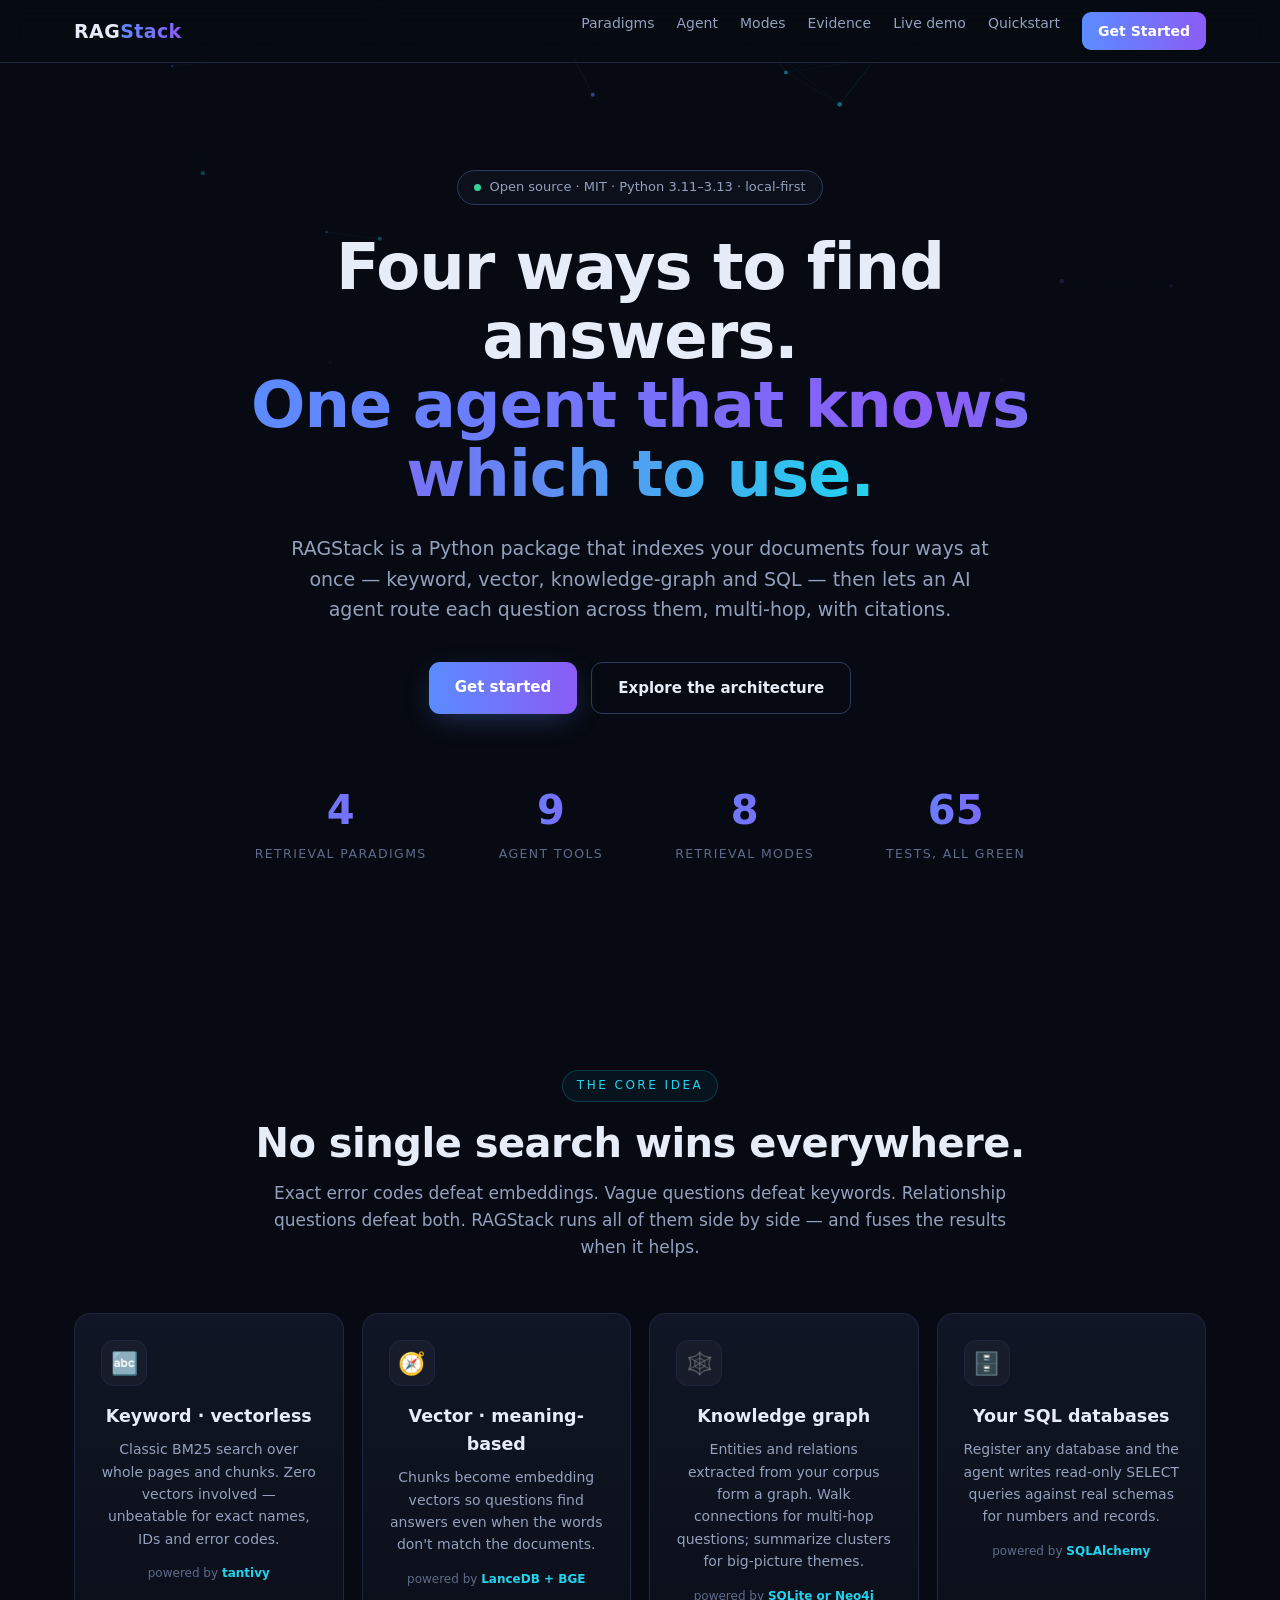
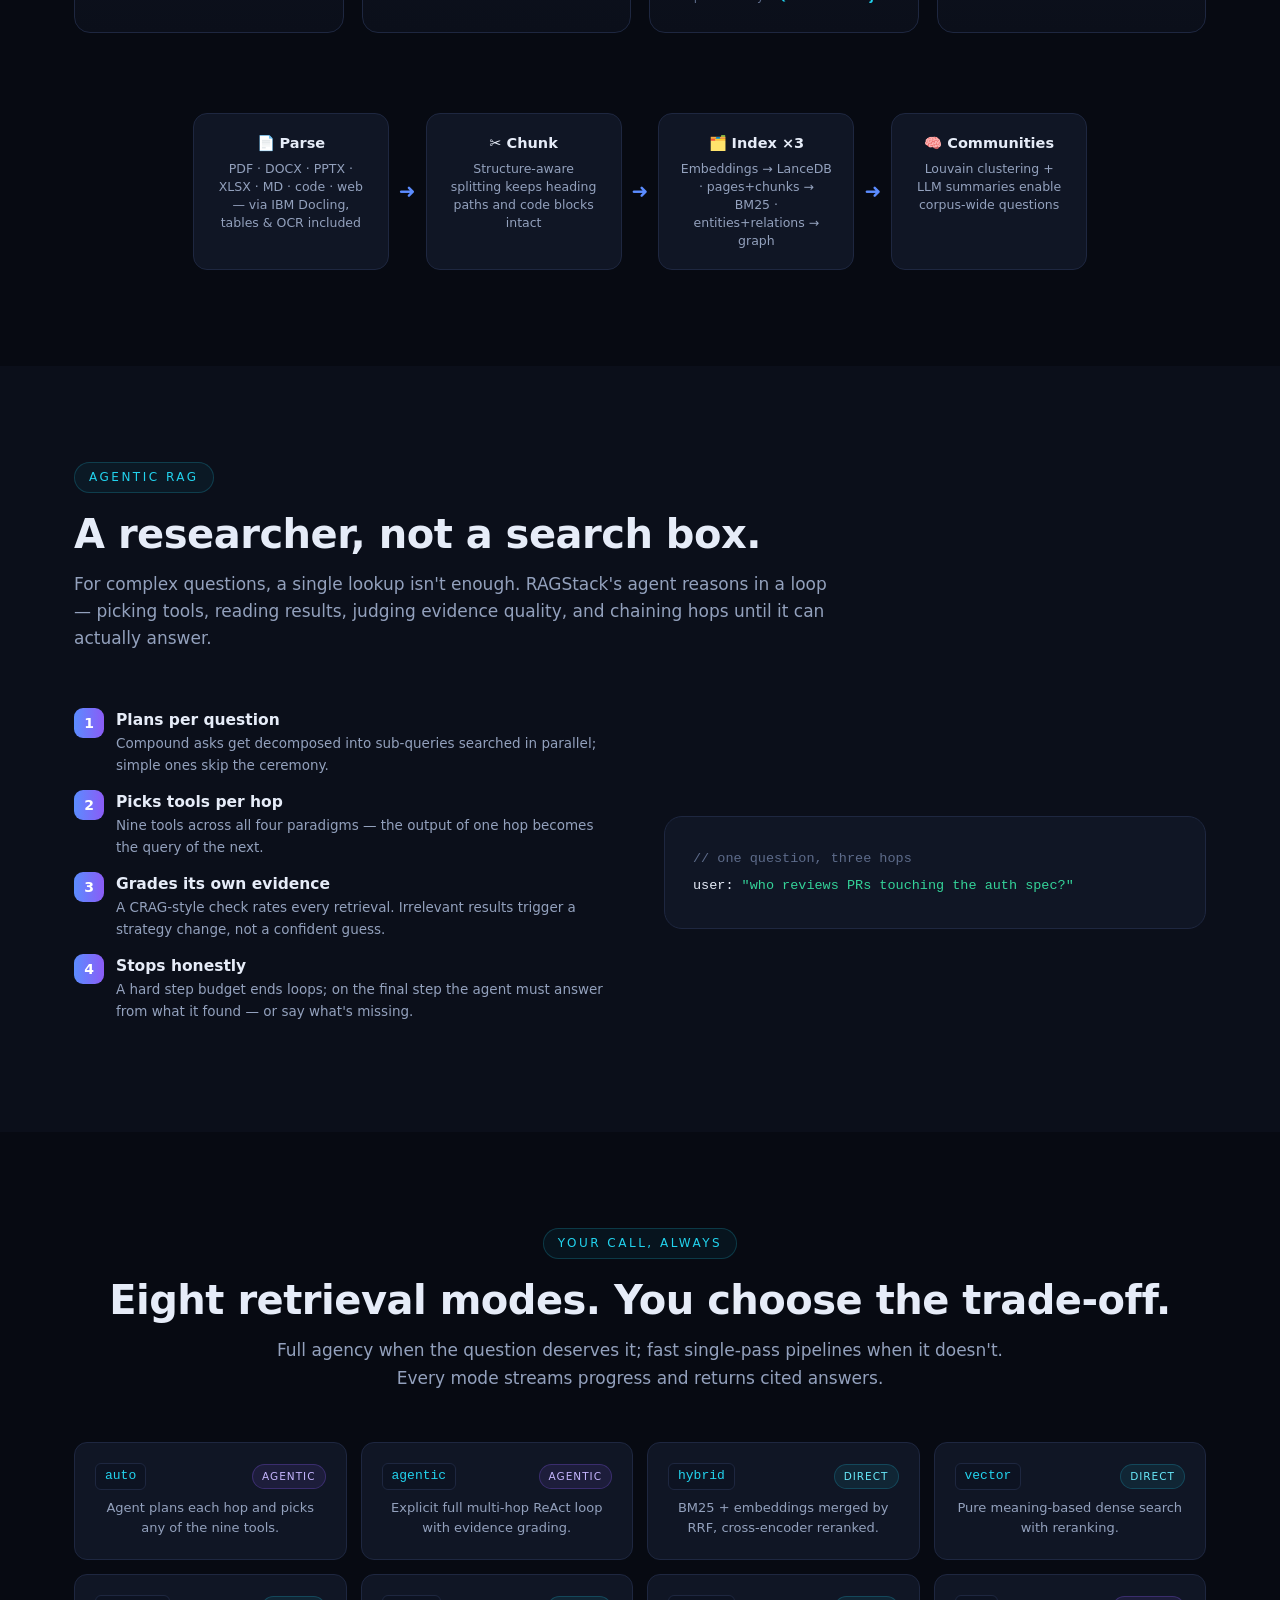
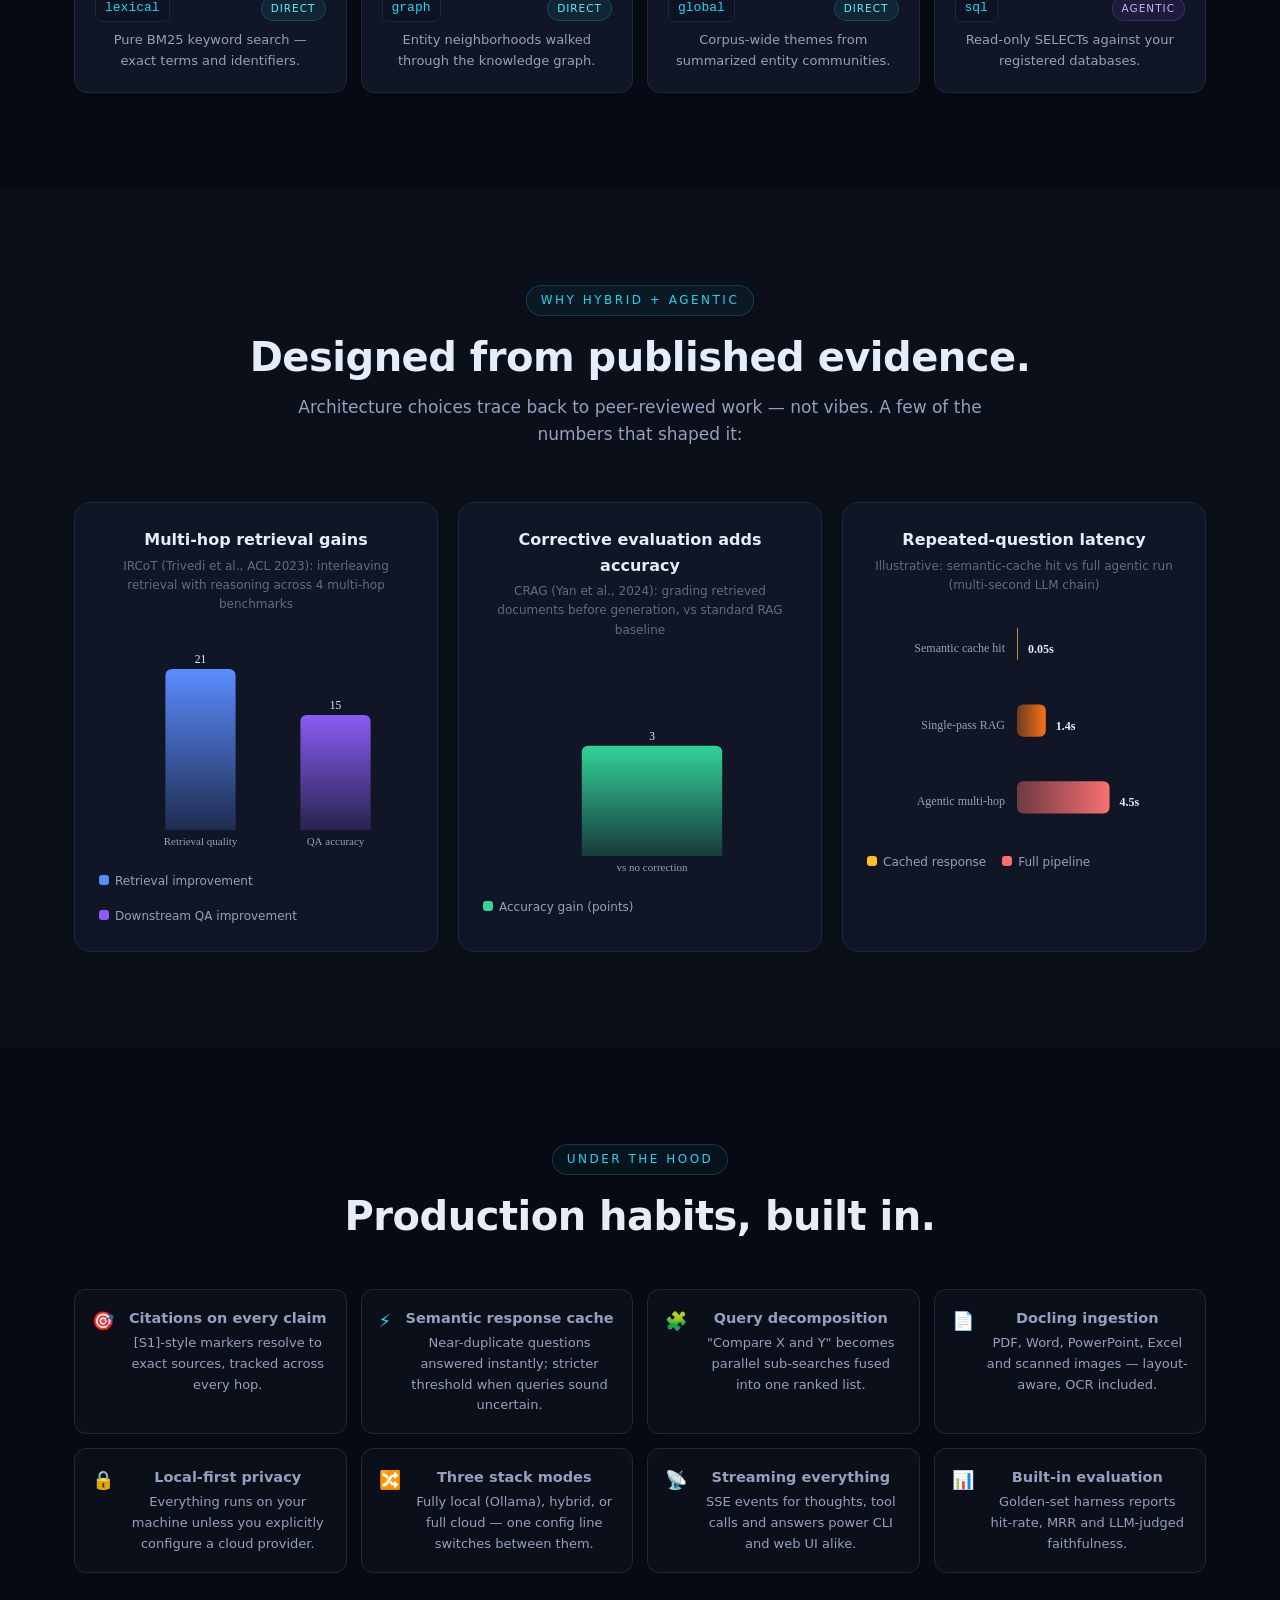
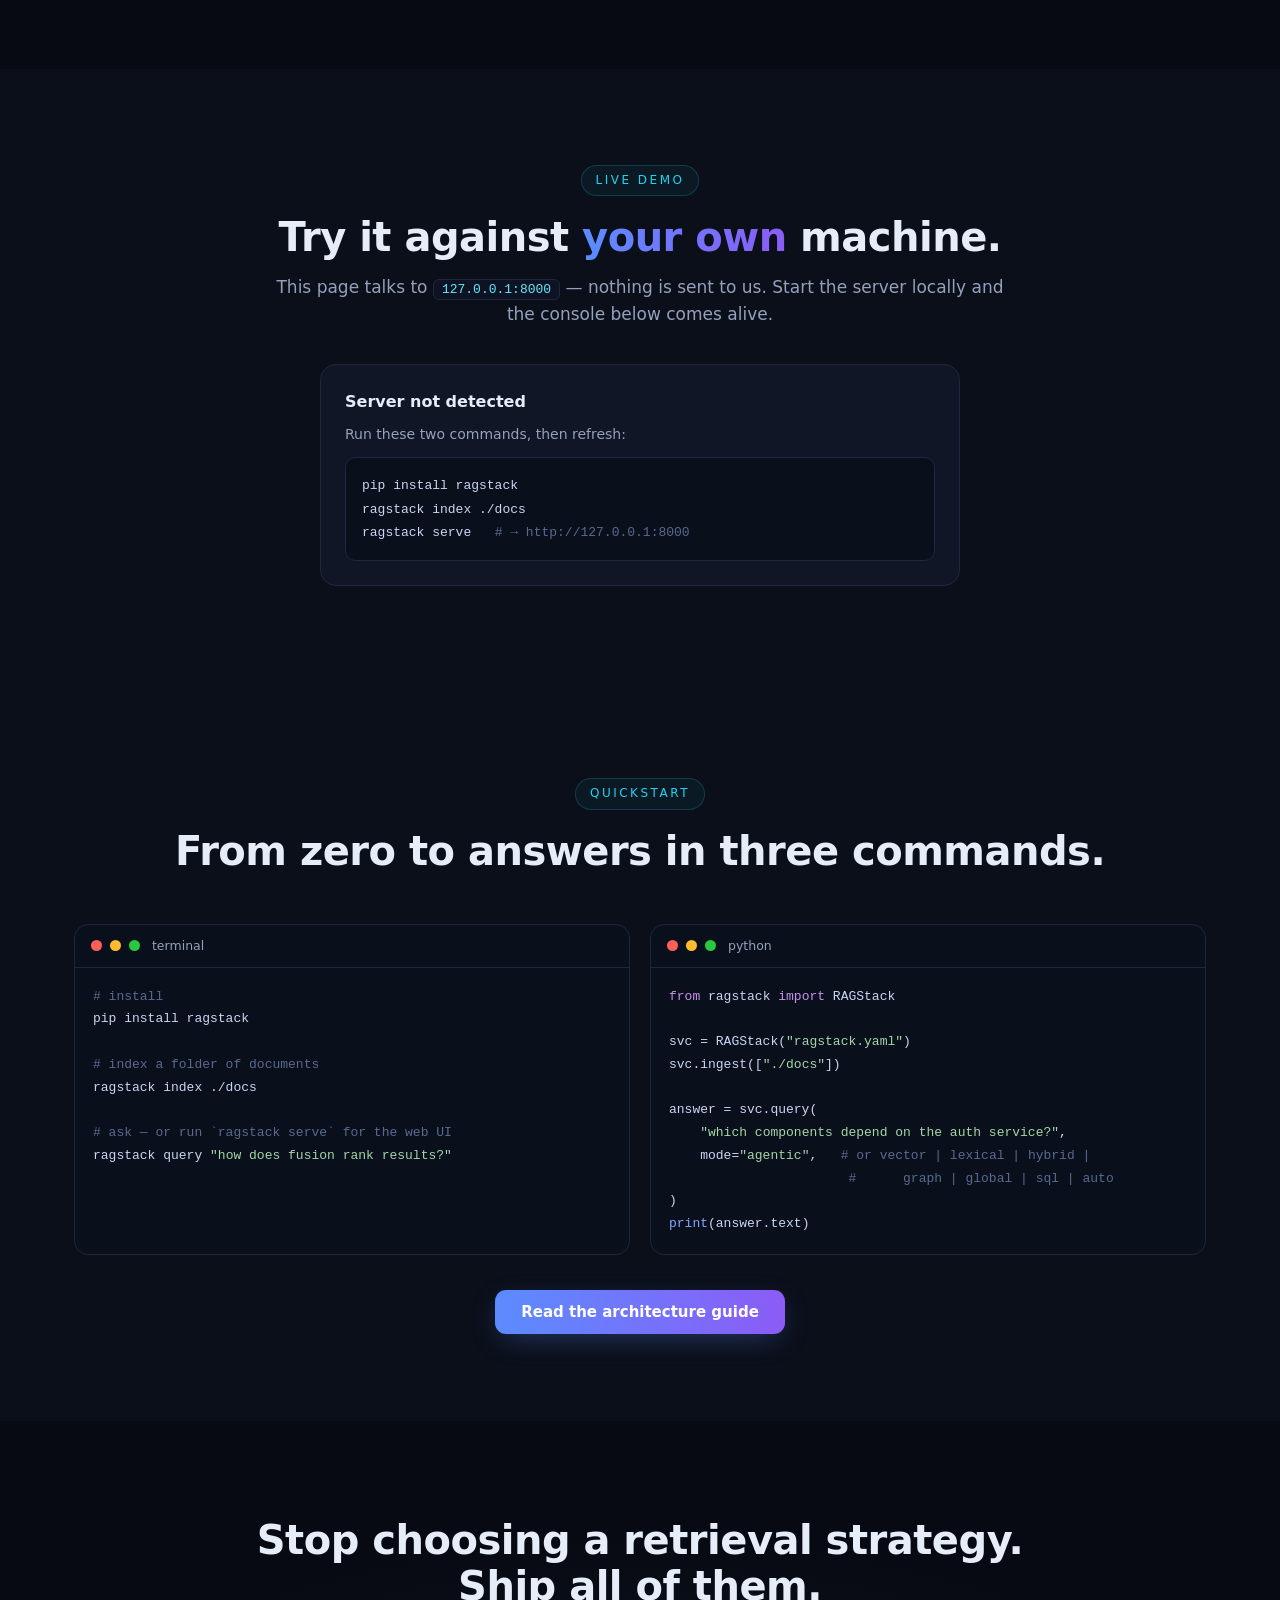
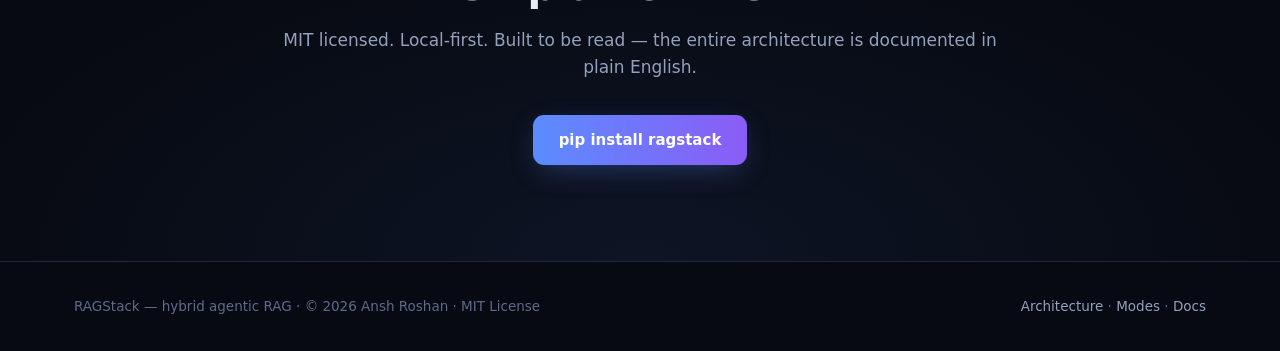
==== website/index.html @ 59cf0fa4 "RAGStack 0.2.0 — hybrid agentic RAG: lexical + vector + GraphRAG + SQL under one agent - Four retrie" ====
<!DOCTYPE html>
<html lang="en">
<head>
<meta charset="UTF-8">
<meta name="viewport" content="width=device-width, initial-scale=1.0">
<title>RAGStack — Hybrid Agentic RAG for Python</title>
<meta name="description" content="RAGStack: one Python package combining vectorless keyword search, vector RAG, GraphRAG and text-to-SQL under a tool-calling agent. Local-first, MIT licensed.">
<style>
:root{
  --bg:#070a12; --bg2:#0b0f1a; --panel:#101625; --panel2:#141b2d;
  --border:#1e2740; --border2:#2c3a5e;
  --text:#e6ecf8; --dim:#93a1bd; --faint:#5d6b8a;
  --a1:#5b8cff; --a2:#8b5cf6; --cyan:#22d3ee; --green:#34d399; --amber:#fbbf24; --red:#f87171;
  --grad:linear-gradient(90deg,var(--a1),var(--a2));
}
*{box-sizing:border-box;margin:0;padding:0}
html{scroll-behavior:smooth}
body{background:var(--bg);color:var(--text);font-family:'Segoe UI',system-ui,-apple-system,sans-serif;line-height:1.6;overflow-x:hidden}
::selection{background:#5b8cff44}
.container{max-width:1180px;margin:0 auto;padding:0 24px}

/* ---------- nav ---------- */
nav{position:fixed;top:0;left:0;right:0;z-index:100;background:#070a12cc;backdrop-filter:blur(14px);border-bottom:1px solid var(--border)}
.nav-in{display:flex;align-items:center;gap:26px;height:62px}
.brand{font-weight:800;font-size:19px;letter-spacing:.4px;text-decoration:none;color:var(--text)}
.brand span{background:var(--grad);-webkit-background-clip:text;background-clip:text;color:transparent}
.nav-links{display:flex;gap:22px;margin-left:auto}
.nav-links a{color:var(--dim);text-decoration:none;font-size:14px;transition:color .2s}
.nav-links a:hover{color:var(--text)}
.nav-cta{background:var(--grad);color:#fff!important;padding:8px 16px;border-radius:9px;font-weight:600}
@media(max-width:820px){.nav-links a:not(.nav-cta){display:none}}

/* ---------- hero ---------- */
.hero{position:relative;padding:170px 0 110px;overflow:hidden}
#netCanvas{position:absolute;inset:0;width:100%;height:100%;opacity:.55}
.hero-fade{position:absolute;inset:0;background:radial-gradient(900px 500px at 50% 0%,transparent 30%,var(--bg))}
.hero-in{position:relative;text-align:center;max-width:900px;margin:0 auto;padding:0 24px}
.pill{display:inline-flex;align-items:center;gap:8px;font-size:13px;color:var(--dim);border:1px solid var(--border2);
      background:#10162588;border-radius:99px;padding:6px 16px;margin-bottom:28px}
.pill .dot{width:7px;height:7px;border-radius:50%;background:var(--green);animation:pulse 2s infinite}
@keyframes pulse{50%{opacity:.35}}
h1{font-size:clamp(38px,6vw,64px);line-height:1.08;font-weight:800;letter-spacing:-1px}
h1 .grad{background:linear-gradient(90deg,var(--a1) 0%,var(--a2) 55%,var(--cyan) 100%);-webkit-background-clip:text;background-clip:text;color:transparent}
.hero p.sub{font-size:clamp(16px,2.2vw,19px);color:var(--dim);max-width:720px;margin:24px auto 0}
.hero-ctas{display:flex;gap:14px;justify-content:center;margin-top:38px;flex-wrap:wrap}
.btn{padding:13px 26px;border-radius:11px;font-weight:600;font-size:15px;text-decoration:none;transition:transform .15s,box-shadow .15s}
.btn:hover{transform:translateY(-2px)}
.btn.primary{background:var(--grad);color:#fff;box-shadow:0 8px 30px -8px #5b8cff66}
.btn.ghost{border:1px solid var(--border2);color:var(--text)}
.btn.ghost:hover{border-color:var(--a1)}
.stats{display:flex;justify-content:center;gap:clamp(24px,6vw,72px);margin-top:64px;flex-wrap:wrap}
.stat{text-align:center}
.stat .num{font-size:clamp(28px,4vw,40px);font-weight:800;background:var(--grad);-webkit-background-clip:text;background-clip:text;color:transparent}
.stat .lbl{font-size:12.5px;color:var(--faint);letter-spacing:1.4px;text-transform:uppercase;margin-top:2px}

/* ---------- sections ---------- */
section{padding:96px 0}
.sec-tag{display:inline-block;font-size:12px;letter-spacing:2.5px;text-transform:uppercase;color:var(--cyan);
         border:1px solid #22d3ee33;background:#22d3ee0d;padding:5px 14px;border-radius:99px;margin-bottom:18px}
h2{font-size:clamp(28px,4vw,40px);font-weight:800;letter-spacing:-.5px;line-height:1.15}
.sec-sub{color:var(--dim);font-size:17px;max-width:760px;margin-top:14px}
.center{text-align:center}.center .sec-sub{margin-left:auto;margin-right:auto}

/* reveal */
.reveal{opacity:0;transform:translateY(26px);transition:opacity .7s ease,transform .7s ease}
.reveal.in{opacity:1;transform:none}

/* ---------- paradigm cards ---------- */
.grid4{display:grid;grid-template-columns:repeat(auto-fit,minmax(250px,1fr));gap:18px;margin-top:52px}
.card{background:linear-gradient(180deg,var(--panel),var(--bg2));border:1px solid var(--border);border-radius:16px;
      padding:26px;position:relative;overflow:hidden;transition:transform .25s,border-color .25s}
.card:hover{transform:translateY(-5px);border-color:var(--border2)}
.card::before{content:'';position:absolute;top:0;left:0;right:0;height:2px;background:var(--grad);opacity:0;transition:opacity .25s}
.card:hover::before{opacity:1}
.card .ico{width:46px;height:46px;border-radius:12px;display:flex;align-items:center;justify-content:center;
           font-size:22px;margin-bottom:16px;background:#ffffff08;border:1px solid var(--border)}
.card h3{font-size:17.5px;margin-bottom:8px}
.card p{font-size:14px;color:var(--dim)}
.card .tech{margin-top:14px;font-size:12px;color:var(--faint)}
.card .tech b{color:var(--cyan);font-weight:600}

/* ---------- pipeline flow ---------- */
.flow{display:flex;align-items:stretch;gap:0;margin-top:56px;flex-wrap:wrap;justify-content:center}
.fnode{background:var(--panel);border:1px solid var(--border);border-radius:14px;padding:18px 20px;width:196px;position:relative}
.fnode .fn-t{font-weight:700;font-size:14.5px;margin-bottom:5px}
.fnode .fn-d{font-size:12.5px;color:var(--dim);line-height:1.45}
.farrow{display:flex;align-items:center;padding:0 10px;color:var(--a1);font-size:20px;animation:flowpulse 2.2s infinite}
@keyframes flowpulse{0%,100%{opacity:.35}50%{opacity:1}}
@media(max-width:1020px){.farrow{transform:rotate(90deg)}.flow{flex-direction:column;align-items:center}}

/* ---------- agent loop ---------- */
.agent-wrap{display:grid;grid-template-columns:1fr 1fr;gap:48px;align-items:center;margin-top:56px}
@media(max-width:900px){.agent-wrap{grid-template-columns:1fr}}
.loopbox{background:var(--panel);border:1px solid var(--border);border-radius:18px;padding:28px;font-family:ui-monospace,'Cascadia Code',Consolas,monospace;font-size:13.5px;line-height:2.05}
.loopbox .ln{opacity:0;animation:lineIn .5s forwards}
.loopbox .k{color:var(--a2)} .loopbox .f{color:var(--cyan)} .loopbox .s{color:var(--green)} .loopbox .c{color:var(--faint)}
@keyframes lineIn{to{opacity:1}}
.loop-list li{margin-bottom:14px;list-style:none;display:flex;gap:12px}
.loop-list .n{min-width:30px;height:30px;border-radius:9px;background:var(--grad);display:flex;align-items:center;justify-content:center;font-weight:700;font-size:14px;color:#fff}
.loop-list b{display:block;font-size:15.5px}
.loop-list p{font-size:13.5px;color:var(--dim)}

/* ---------- modes table ---------- */
.modes-grid{display:grid;grid-template-columns:repeat(auto-fit,minmax(270px,1fr));gap:14px;margin-top:50px}
.mode-card{background:var(--panel);border:1px solid var(--border);border-radius:13px;padding:20px;transition:border-color .2s,transform .2s}
.mode-card:hover{border-color:var(--a1);transform:translateY(-3px)}
.mode-card .m-head{display:flex;align-items:center;gap:10px;margin-bottom:8px}
.mode-card code{background:#0d1322;border:1px solid var(--border);border-radius:6px;padding:2px 9px;font-size:13px;color:var(--cyan)}
.mode-card .kind{margin-left:auto;font-size:10.5px;letter-spacing:1px;text-transform:uppercase;padding:3px 9px;border-radius:99px}
.kind.agentic{background:#8b5cf61c;color:#c4b5fd;border:1px solid #8b5cf644}
.kind.direct{background:#22d3ee15;color:#67e8f9;border:1px solid #22d3ee33}
.mode-card p{font-size:13px;color:var(--dim)}

/* ---------- charts ---------- */
.charts{display:grid;grid-template-columns:repeat(auto-fit,minmax(300px,1fr));gap:20px;margin-top:54px}
.chart-card{background:var(--panel);border:1px solid var(--border);border-radius:16px;padding:24px}
.chart-card h3{font-size:16px;margin-bottom:4px}
.chart-card .src-note{font-size:12px;color:var(--faint);margin-bottom:16px}
.chart-card canvas{width:100%;height:230px;display:block}
.legend{display:flex;gap:16px;margin-top:12px;font-size:12px;color:var(--dim);flex-wrap:wrap}
.legend i{display:inline-block;width:10px;height:10px;border-radius:3px;margin-right:6px}

/* ---------- features ---------- */
.feat-grid{display:grid;grid-template-columns:repeat(auto-fit,minmax(240px,1fr));gap:14px;margin-top:50px}
.feat{display:flex;gap:13px;background:var(--bg2);border:1px solid var(--border);border-radius:12px;padding:17px}
.feat .fi{color:var(--cyan);font-size:18px}
.feat b{font-size:14.5px;display:block;margin-bottom:3px}
.feat span{font-size:13px;color:var(--dim)}

/* ---------- code ---------- */
.code-wrap{display:grid;grid-template-columns:1fr 1fr;gap:20px;margin-top:50px}
@media(max-width:900px){.code-wrap{grid-template-columns:1fr}}
.codebox{background:#0a0f1c;border:1px solid var(--border);border-radius:14px;overflow:hidden}
.codebox .cb-head{display:flex;align-items:center;gap:8px;padding:11px 16px;border-bottom:1px solid var(--border);font-size:12.5px;color:var(--dim)}
.codebox .cb-head i{width:11px;height:11px;border-radius:50%;display:inline-block}
.codebox pre{padding:18px;font-family:ui-monospace,'Cascadia Code',Consolas,monospace;font-size:13px;line-height:1.75;overflow-x:auto;color:#c9d6f2}
.codebox .cm{color:#586a8f} .codebox .kw{color:#c792ea} .codebox .st{color:#a5d6a7} .codebox .fn{color:#82aaff}

/* ---------- cta + footer ---------- */
.final{background:radial-gradient(700px 340px at 50% 100%,#5b8cff14,transparent);text-align:center}
footer{border-top:1px solid var(--border);padding:34px 0;color:var(--faint);font-size:13.5px}
.foot-in{display:flex;justify-content:space-between;flex-wrap:wrap;gap:14px}
footer a{color:var(--dim);text-decoration:none}footer a:hover{color:var(--text)}
</style>
</head>
<body>

<nav><div class="container nav-in">
  <a class="brand" href="#">RAG<span>Stack</span></a>
  <div class="nav-links">
    <a href="#paradigms">Paradigms</a>
    <a href="#agent">Agent</a>
    <a href="#modes">Modes</a>
    <a href="#evidence">Evidence</a>
    <a href="#demo">Live demo</a>
    <a href="#quickstart">Quickstart</a>
    <a class="nav-cta" href="#quickstart">Get Started</a>
  </div>
</div></nav>

<!-- ================= HERO ================= -->
<header class="hero">
  <canvas id="netCanvas"></canvas>
  <div class="hero-fade"></div>
  <div class="hero-in">
    <div class="pill"><span class="dot"></span>Open source · MIT · Python 3.11–3.13 · local-first</div>
    <h1>Four ways to find answers.<br><span class="grad">One agent that knows which to use.</span></h1>
    <p class="sub">RAGStack is a Python package that indexes your documents four ways at once — keyword, vector,
       knowledge-graph and SQL — then lets an AI agent route each question across them, multi-hop, with citations.</p>
    <div class="hero-ctas">
      <a class="btn primary" href="#quickstart">Get started</a>
      <a class="btn ghost" href="#paradigms">Explore the architecture</a>
    </div>
    <div class="stats">
      <div class="stat"><div class="num" data-count="4">0</div><div class="lbl">Retrieval paradigms</div></div>
      <div class="stat"><div class="num" data-count="9">0</div><div class="lbl">Agent tools</div></div>
      <div class="stat"><div class="num" data-count="8">0</div><div class="lbl">Retrieval modes</div></div>
      <div class="stat"><div class="num" data-count="65">0</div><div class="lbl">Tests, all green</div></div>
    </div>
  </div>
</header>

<!-- ================= PARADIGMS ================= -->
<section id="paradigms"><div class="container center">
  <div class="sec-tag reveal">The core idea</div>
  <h2 class="reveal">No single search wins everywhere.</h2>
  <p class="sec-sub reveal">Exact error codes defeat embeddings. Vague questions defeat keywords.
     Relationship questions defeat both. RAGStack runs all of them side by side — and fuses the results when it helps.</p>

  <div class="grid4">
    <div class="card reveal"><div class="ico">🔤</div><h3>Keyword · vectorless</h3>
      <p>Classic BM25 search over whole pages and chunks. Zero vectors involved — unbeatable for exact names, IDs and error codes.</p>
      <div class="tech">powered by <b>tantivy</b></div></div>
    <div class="card reveal"><div class="ico">🧭</div><h3>Vector · meaning-based</h3>
      <p>Chunks become embedding vectors so questions find answers even when the words don't match the documents.</p>
      <div class="tech">powered by <b>LanceDB + BGE</b></div></div>
    <div class="card reveal"><div class="ico">🕸️</div><h3>Knowledge graph</h3>
      <p>Entities and relations extracted from your corpus form a graph. Walk connections for multi-hop questions; summarize clusters for big-picture themes.</p>
      <div class="tech">powered by <b>SQLite or Neo4j</b></div></div>
    <div class="card reveal"><div class="ico">🗄️</div><h3>Your SQL databases</h3>
      <p>Register any database and the agent writes read-only SELECT queries against real schemas for numbers and records.</p>
      <div class="tech">powered by <b>SQLAlchemy</b></div></div>
  </div>

  <div class="flow reveal" style="margin-top:80px">
    <div class="fnode"><div class="fn-t">📄 Parse</div><div class="fn-d">PDF · DOCX · PPTX · XLSX · MD · code · web — via IBM Docling, tables &amp; OCR included</div></div>
    <div class="farrow">➜</div>
    <div class="fnode"><div class="fn-t">✂️ Chunk</div><div class="fn-d">Structure-aware splitting keeps heading paths and code blocks intact</div></div>
    <div class="farrow">➜</div>
    <div class="fnode"><div class="fn-t">🗂️ Index ×3</div><div class="fn-d">Embeddings → LanceDB · pages+chunks → BM25 · entities+relations → graph</div></div>
    <div class="farrow">➜</div>
    <div class="fnode"><div class="fn-t">🧠 Communities</div><div class="fn-d">Louvain clustering + LLM summaries enable corpus-wide questions</div></div>
  </div>
</div></section>

<!-- ================= AGENT ================= -->
<section id="agent" style="background:var(--bg2)"><div class="container">
  <div class="sec-tag reveal">Agentic RAG</div>
  <h2 class="reveal">A researcher, not a search box.</h2>
  <p class="sec-sub reveal">For complex questions, a single lookup isn't enough. RAGStack's agent reasons in a loop —
     picking tools, reading results, judging evidence quality, and chaining hops until it can actually answer.</p>

  <div class="agent-wrap">
    <ul class="loop-list reveal">
      <li><span class="n">1</span><span><b>Plans per question</b><p>Compound asks get decomposed into sub-queries searched in parallel; simple ones skip the ceremony.</p></span></li>
      <li><span class="n">2</span><span><b>Picks tools per hop</b><p>Nine tools across all four paradigms — the output of one hop becomes the query of the next.</p></span></li>
      <li><span class="n">3</span><span><b>Grades its own evidence</b><p>A CRAG-style check rates every retrieval. Irrelevant results trigger a strategy change, not a confident guess.</p></span></li>
      <li><span class="n">4</span><span><b>Stops honestly</b><p>A hard step budget ends loops; on the final step the agent must answer from what it found — or say what's missing.</p></span></li>
    </ul>
    <div class="loopbox reveal" id="loopDemo"></div>
  </div>
</div></section>

<!-- ================= MODES ================= -->
<section id="modes"><div class="container center">
  <div class="sec-tag reveal">Your call, always</div>
  <h2 class="reveal">Eight retrieval modes. You choose the trade-off.</h2>
  <p class="sec-sub reveal">Full agency when the question deserves it; fast single-pass pipelines when it doesn't.
     Every mode streams progress and returns cited answers.</p>
  <div class="modes-grid" id="modesGrid"></div>
</div></section>

<!-- ================= EVIDENCE / CHARTS ================= -->
<section id="evidence" style="background:var(--bg2)"><div class="container center">
  <div class="sec-tag reveal">Why hybrid + agentic</div>
  <h2 class="reveal">Designed from published evidence.</h2>
  <p class="sec-sub reveal">Architecture choices trace back to peer-reviewed work — not vibes. A few of the numbers that shaped it:</p>

  <div class="charts">
    <div class="chart-card reveal">
      <h3>Multi-hop retrieval gains</h3>
      <div class="src-note">IRCoT (Trivedi et al., ACL 2023): interleaving retrieval with reasoning across 4 multi-hop benchmarks</div>
      <canvas id="chartIrcot" data-anim="0"></canvas>
      <div class="legend"><span><i style="background:#5b8cff"></i>Retrieval improvement</span><span><i style="background:#8b5cf6"></i>Downstream QA improvement</span></div>
    </div>
    <div class="chart-card reveal">
      <h3>Corrective evaluation adds accuracy</h3>
      <div class="src-note">CRAG (Yan et al., 2024): grading retrieved documents before generation, vs standard RAG baseline</div>
      <canvas id="chartCrag" data-anim="0"></canvas>
      <div class="legend"><span><i style="background:#34d399"></i>Accuracy gain (points)</span></div>
    </div>
    <div class="chart-card reveal">
      <h3>Repeated-question latency</h3>
      <div class="src-note">Illustrative: semantic-cache hit vs full agentic run (multi-second LLM chain)</div>
      <canvas id="chartCache" data-anim="0"></canvas>
      <div class="legend"><span><i style="background:#fbbf24"></i>Cached response</span><span><i style="background:#f87171"></i>Full pipeline</span></div>
    </div>
  </div>
</div></section>

<!-- ================= FEATURES ================= -->
<section><div class="container center">
  <div class="sec-tag reveal">Under the hood</div>
  <h2 class="reveal">Production habits, built in.</h2>
  <div class="feat-grid">
    <div class="feat reveal"><span class="fi">🎯</span><span><b>Citations on every claim</b><span>[S1]-style markers resolve to exact sources, tracked across every hop.</span></span></div>
    <div class="feat reveal"><span class="fi">⚡</span><span><b>Semantic response cache</b><span>Near-duplicate questions answered instantly; stricter threshold when queries sound uncertain.</span></span></div>
    <div class="feat reveal"><span class="fi">🧩</span><span><b>Query decomposition</b><span>"Compare X and Y" becomes parallel sub-searches fused into one ranked list.</span></span></div>
    <div class="feat reveal"><span class="fi">📄</span><span><b>Docling ingestion</b><span>PDF, Word, PowerPoint, Excel and scanned images — layout-aware, OCR included.</span></span></div>
    <div class="feat reveal"><span class="fi">🔒</span><span><b>Local-first privacy</b><span>Everything runs on your machine unless you explicitly configure a cloud provider.</span></span></div>
    <div class="feat reveal"><span class="fi">🔀</span><span><b>Three stack modes</b><span>Fully local (Ollama), hybrid, or full cloud — one config line switches between them.</span></span></div>
    <div class="feat reveal"><span class="fi">📡</span><span><b>Streaming everything</b><span>SSE events for thoughts, tool calls and answers power CLI and web UI alike.</span></span></div>
    <div class="feat reveal"><span class="fi">📊</span><span><b>Built-in evaluation</b><span>Golden-set harness reports hit-rate, MRR and LLM-judged faithfulness.</span></span></div>
  </div>
</div></section>

<!-- ================= LIVE DEMO ================= -->
<section id="demo" style="background:var(--bg2)"><div class="container center">
  <div class="sec-tag reveal">Live demo</div>
  <h2 class="reveal">Try it against <span class="grad" style="background:var(--grad);-webkit-background-clip:text;background-clip:text;color:transparent">your own</span> machine.</h2>
  <p class="sec-sub reveal">This page talks to <code style="background:#0d1322;border:1px solid var(--border);border-radius:6px;padding:2px 8px;font-size:13px;color:#67e8f9">127.0.0.1:8000</code> — nothing is sent to us.
     Start the server locally and the console below comes alive.</p>

  <div id="demoOff" class="reveal" style="margin-top:36px;display:none">
    <div class="chart-card" style="max-width:640px;margin:0 auto;text-align:left">
      <h3>Server not detected</h3>
      <p style="font-size:14px;color:var(--dim);margin-top:8px">Run these two commands, then refresh:</p>
      <pre style="background:#0a0f1c;border:1px solid var(--border);border-radius:10px;padding:16px;margin-top:12px;font-family:ui-monospace,Consolas,monospace;font-size:13px;line-height:1.8;color:#c9d6f2">pip install ragstack
ragstack index ./docs
ragstack serve   <span style="color:#586a8f"># → http://127.0.0.1:8000</span></pre>
    </div>
  </div>

  <div id="demoOn" class="reveal" style="display:none;max-width:760px;margin:40px auto 0">
    <div class="chart-card" style="padding:0;overflow:hidden;text-align:left">
      <div class="cb-head" style="display:flex;align-items:center;gap:10px;padding:12px 18px;border-bottom:1px solid var(--border);font-size:13px;color:var(--dim)">
        <i style="width:11px;height:11px;border-radius:50%;background:#28c840;display:inline-block"></i>
        <span id="demoStatus">connected to local RAGStack</span>
        <select id="demoMode" style="margin-left:auto;background:var(--panel);color:var(--text);border:1px solid var(--border);border-radius:8px;padding:5px 8px;font-size:12.5px">
          <option value="auto">auto</option><option value="agentic">agentic</option>
          <option value="hybrid">hybrid</option><option value="vector">vector</option>
          <option value="lexical">lexical</option><option value="graph">graph</option>
          <option value="global">global</option><option value="sql">sql</option>
        </select>
      </div>
      <div id="demoLog" style="height:300px;overflow-y:auto;padding:18px;display:flex;flex-direction:column;gap:10px"></div>
      <div style="display:flex;gap:10px;padding:14px 16px;border-top:1px solid var(--border)">
        <input id="demoQ" placeholder="Ask your indexed corpus…" style="flex:1;background:var(--bg2);border:1px solid var(--border);color:var(--text);border-radius:10px;padding:11px 14px;font-size:14px;outline:none">
        <button id="demoSend" class="btn primary" style="padding:10px 20px">Ask</button>
      </div>
    </div>
  </div>
</div></section>

<!-- ================= QUICKSTART ================= -->
<section id="quickstart" style="background:var(--bg2)"><div class="container">
  <div class="center">
    <div class="sec-tag reveal">Quickstart</div>
    <h2 class="reveal">From zero to answers in three commands.</h2>
  </div>
  <div class="code-wrap">
    <div class="codebox reveal">
      <div class="cb-head"><i style="background:#ff5f57"></i><i style="background:#febc2e"></i><i style="background:#28c840"></i>&nbsp;terminal</div>
<pre><span class="cm"># install</span>
pip install ragstack

<span class="cm"># index a folder of documents</span>
ragstack index ./docs

<span class="cm"># ask — or run `ragstack serve` for the web UI</span>
ragstack query <span class="st">"how does fusion rank results?"</span></pre>
    </div>
    <div class="codebox reveal">
      <div class="cb-head"><i style="background:#ff5f57"></i><i style="background:#febc2e"></i><i style="background:#28c840"></i>&nbsp;python</div>
<pre><span class="kw">from</span> ragstack <span class="kw">import</span> RAGStack

svc = RAGStack(<span class="st">"ragstack.yaml"</span>)
svc.ingest([<span class="st">"./docs"</span>])

answer = svc.query(
    <span class="st">"which components depend on the auth service?"</span>,
    mode=<span class="st">"agentic"</span>,   <span class="cm"># or vector | lexical | hybrid |</span>
                       <span class="cm">#      graph | global | sql | auto</span>
)
<span class="fn">print</span>(answer.text)</pre>
    </div>
  </div>
  <div class="center reveal" style="margin-top:44px">
    <a class="btn primary" href="#quickstart">Read the architecture guide</a>
  </div>
</div></section>

<!-- ================= FINAL CTA ================= -->
<section class="final"><div class="container center">
  <h2 class="reveal">Stop choosing a retrieval strategy.<br><span class="grad">Ship all of them.</span></h2>
  <p class="sec-sub reveal" style="margin:18px auto 0">MIT licensed. Local-first. Built to be read — the entire architecture is documented in plain English.</p>
  <div class="hero-ctas reveal" style="margin-top:34px">
    <a class="btn primary" href="#quickstart">pip install ragstack</a>
  </div>
</div></section>

<footer><div class="container foot-in">
  <div>RAGStack — hybrid agentic RAG · © 2026 Ansh Roshan · MIT License</div>
  <div><a href="#paradigms">Architecture</a> · <a href="#modes">Modes</a> · <a href="#quickstart">Docs</a></div>
</div></footer>

<script>
/* ============ hero network canvas ============ */
(function(){
  const cv = document.getElementById('netCanvas'), ctx = cv.getContext('2d');
  let W,H,nodes=[],mouse={x:-999,y:-999};
  function resize(){ W=cv.width=cv.offsetWidth*devicePixelRatio; H=cv.height=cv.offsetHeight*devicePixelRatio;
    const n=Math.min(90,Math.floor(W*H/26000/devicePixelRatio));
    nodes=Array.from({length:n},()=>({x:Math.random()*W,y:Math.random()*H,vx:(Math.random()-.5)*.35,vy:(Math.random()-.5)*.35,r:(Math.random()*1.8+.8)*devicePixelRatio}));
  }
  addEventListener('resize',resize); resize();
  addEventListener('mousemove',e=>{const r=cv.getBoundingClientRect();mouse.x=(e.clientX-r.left)*devicePixelRatio;mouse.y=(e.clientY-r.top)*devicePixelRatio;});
  const colors=['91,140,255','139,92,246','34,211,238'];
  function tick(){
    ctx.clearRect(0,0,W,H);
    for(const p of nodes){
      p.x+=p.vx;p.y+=p.vy;
      if(p.x<0||p.x>W)p.vx*=-1; if(p.y<0||p.y>H)p.vy*=-1;
      const dm=Math.hypot(p.x-mouse.x,p.y-mouse.y);
      if(dm<130*devicePixelRatio){p.x+=(p.x-mouse.x)/dm*.6;p.y+=(p.y-mouse.y)/dm*.6;}
    }
    for(let i=0;i<nodes.length;i++)for(let j=i+1;j<nodes.length;j++){
      const a=nodes[i],b=nodes[j],d=Math.hypot(a.x-b.x,a.y-b.y),max=150*devicePixelRatio;
      if(d<max){ctx.strokeStyle=`rgba(${colors[(i+j)%3]},${(1-d/max)*.28})`;ctx.lineWidth=devicePixelRatio*.7;
        ctx.beginPath();ctx.moveTo(a.x,a.y);ctx.lineTo(b.x,b.y);ctx.stroke();}
    }
    nodes.forEach((p,i)=>{ctx.fillStyle=`rgba(${colors[i%3]},.85)`;ctx.beginPath();ctx.arc(p.x,p.y,p.r,0,7);ctx.fill();});
    requestAnimationFrame(tick);
  } tick();
})();

/* ============ reveal on scroll ============ */
const io=new IntersectionObserver(es=>es.forEach(e=>{if(e.isIntersecting){e.target.classList.add('in');io.unobserve(e.target);}}),{threshold:.15});
document.querySelectorAll('.reveal').forEach(el=>io.observe(el));

/* ============ animated counters ============ */
const cio=new IntersectionObserver(es=>es.forEach(e=>{
  if(!e.isIntersecting)return; cio.unobserve(e.target);
  const el=e.target,target=+el.dataset.count,t0=performance.now();
  (function step(t){const p=Math.min((t-t0)/1200,1);el.textContent=Math.round(target*(1-Math.pow(1-p,3)));if(p<1)requestAnimationFrame(step);})(t0);
}),{threshold:.6});
document.querySelectorAll('[data-count]').forEach(el=>cio.observe(el));

/* ============ agent loop demo (typing) ============ */
(function(){
  const el=document.getElementById('loopDemo');
  const lines=[
    '<span class="c">// one question, three hops</span>',
    'user:   <span class="s">"who reviews PRs touching the auth spec?"</span>',
    '',
    '<span class="k">think</span>  need the spec first → keyword search',
    '<span class="f">tool</span>   search_chunks(<span class="s">"auth specification"</span>)',
    '<span class="k">think</span>  spec mentions module <span class="s">oauth-bridge</span>',
    '<span class="f">tool</span>   graph_search(<span class="s">"oauth-bridge"</span>)',
    '<span class="k">think</span>  graph links it to 3 repositories',
    '<span class="f">tool</span>   sql_query(<span class="s">"SELECT reviewer FROM prs …"</span>)',
    '',
    '<span class="k">answer</span> Priya and Marco review oauth-bridge PRs <span class="s">[S2][S4]</span>'
  ];
  let i=0;
  function next(){
    if(i>=lines.length){setTimeout(()=>{el.innerHTML='';i=0;next();},5200);return;}
    const div=document.createElement('div');div.className='ln';div.innerHTML=lines[i]||'&nbsp;';
    div.style.animationDelay='0s';el.appendChild(div);i++;
    setTimeout(next,i<2?650:480);
  }
  const o=new IntersectionObserver(es=>{if(es[0].isIntersecting){o.disconnect();next();}},{threshold:.3});
  o.observe(el);
})();

/* ============ modes grid ============ */
const MODES=[
 {id:'auto',label:'Auto router',kind:'agentic',desc:'Agent plans each hop and picks any of the nine tools.'},
 {id:'agentic',label:'Agentic RAG',kind:'agentic',desc:'Explicit full multi-hop ReAct loop with evidence grading.'},
 {id:'hybrid',label:'Hybrid fusion',kind:'direct',desc:'BM25 + embeddings merged by RRF, cross-encoder reranked.'},
 {id:'vector',label:'Vector RAG',kind:'direct',desc:'Pure meaning-based dense search with reranking.'},
 {id:'lexical',label:'Lexical (vectorless)',kind:'direct',desc:'Pure BM25 keyword search — exact terms and identifiers.'},
 {id:'graph',label:'GraphRAG local',kind:'direct',desc:'Entity neighborhoods walked through the knowledge graph.'},
 {id:'global',label:'GraphRAG global',kind:'direct',desc:'Corpus-wide themes from summarized entity communities.'},
 {id:'sql',label:'Text-to-SQL',kind:'agentic',desc:'Read-only SELECTs against your registered databases.'},
];
document.getElementById('modesGrid').innerHTML=MODES.map(m=>
 `<div class="mode-card reveal"><div class="m-head"><code>${m.id}</code><span class="kind ${m.kind}">${m.kind}</span></div><p>${m.desc}</p></div>`).join('');
document.querySelectorAll('.mode-card').forEach(el=>io.observe(el));

/* ============ charts (hand-drawn canvas, no libs) ============ */
function barChart(canvas,{bars,max,unit,suffix='',horizontal=false}){
  const dpr=devicePixelRatio||1, w=canvas.offsetWidth,h=canvas.offsetHeight;
  canvas.width=w*dpr;canvas.height=h*dpr;const c=canvas.getContext('2d');c.scale(dpr,dpr);
  const pad={l:horizontal?110:34,r:10,t:14,b:horizontal?10:30};
  const iw=w-pad.l-pad.r, ih=h-pad.t-pad.b;
  const t0=performance.now(),DUR=1100;
  function frame(t){
    const p=Math.min((t-t0)/DUR,1),ease=1-Math.pow(1-p,3);
    c.clearRect(0,0,w,h);
    c.font='11.5px Segoe UI';c.fillStyle='#5d6b8a';
    bars.forEach((b,i)=>{
      const bw=(iw/bars.length)*.52, x=pad.l+(iw/bars.length)*i+(iw/bars.length-bw)/2;
      const bh=(b.value/max)*ih*ease, y=pad.t+ih-bh;
      const g=c.createLinearGradient(0,y,0,pad.t+ih);
      g.addColorStop(0,b.color);g.addColorStop(1,b.color+'33');
      c.fillStyle=g;
      const r=Math.min(7,bw/2);
      c.beginPath();c.moveTo(x,y+bh);c.lineTo(x,y+r);c.quadraticCurveTo(x,y,x+r,y);
      c.lineTo(x+bw-r,y);c.quadraticCurveTo(x+bw,y,x+bw,y+r);c.lineTo(x+bw,y+bh);c.closePath();c.fill();
      c.fillStyle='#e6ecf8';c.textAlign='center';
      c.fillText((Math.round(b.value*10)/10)+suffix,x+bw/2,y-6);
      c.fillStyle='#93a1bd';c.font='11px Segoe UI';
      const words=b.label.split(' ');let line='';
      words.forEach(word=>{
        const test=line?line+' '+word:word;
        if(c.measureText(test).width>bw+30&&line){c.fillText(line,x+bw/2,pad.t+ih+15);c.fillText(word,x+bw/2,pad.t+ih+28);line='';}
        else line=test;
      });
      if(line)c.fillText(line,x+bw/2,pad.t+ih+15);
      c.font='11.5px Segoe UI';
    });
    if(p<1)requestAnimationFrame(frame);
  }
  requestAnimationFrame(frame);
}
function hbarChart(canvas,{bars,max,suffix=''}){
  const dpr=devicePixelRatio||1,w=canvas.offsetWidth,h=canvas.offsetHeight;
  canvas.width=w*dpr;canvas.height=h*dpr;const c=canvas.getContext('2d');c.scale(dpr,dpr);
  const padL=150,rowH=h/bars.length,t0=performance.now(),DUR=1100;
  function frame(t){
    const p=Math.min((t-t0)/DUR,1),ease=1-Math.pow(1-p,3);
    c.clearRect(0,0,w,h);
    bars.forEach((b,i)=>{
      const y=i*rowH+rowH*.22,bh=rowH*.42;
      c.font='12px Segoe UI';c.fillStyle='#93a1bd';c.textAlign='right';
      c.fillText(b.label,padL-12,y+bh*.75);
      const bw=((w-padL-60)*(b.value/max))*ease;
      const g=c.createLinearGradient(padL,0,padL+bw,0);
      g.addColorStop(0,b.color+'66');g.addColorStop(1,b.color);
      c.fillStyle=g;c.beginPath();c.roundRect(padL,y,bw,bh,6);c.fill();
      c.fillStyle='#e6ecf8';c.textAlign='left';c.font='bold 12px Segoe UI';
      c.fillText(b.value+suffix,padL+bw+10,y+bh*.78);
    });
    if(p<1)requestAnimationFrame(frame);
  }
  requestAnimationFrame(frame);
}
const cio2=new IntersectionObserver(es=>es.forEach(e=>{
  if(!e.isIntersecting)return;cio2.unobserve(e.target);
  const cv=e.target,id=cv.id;
  if(id==='chartIrcot')barChart(cv,{bars:[
    {label:'Retrieval quality',value:21,color:'#5b8cff'},
    {label:'QA accuracy',value:15,color:'#8b5cf6'}],max:24,unit:'pt'});
  else if(id==='chartCrag')barChart(cv,{bars:[
    {label:'vs no correction',value:3,color:'#34d399'}],max:5,unit:'pt'});
  else if(id==='chartCache')hbarChart(cv,{bars:[
    {label:'Semantic cache hit',value:0.05,color:'#fbbf24'},
    {label:'Single-pass RAG',value:1.4,color:'#f97316'},
    {label:'Agentic multi-hop',value:4.5,color:'#f87171'}],max:5,suffix:'s'});
}),{threshold:.4});
['chartIrcot','chartCrag','chartCache'].forEach(id=>cio2.observe(document.getElementById(id)));

/* ============ live demo: detect local server, stream SSE chat ============ */
(function(){
  const API='http://127.0.0.1:8000';
  const on=document.getElementById('demoOn'),off=document.getElementById('demoOff'),st=document.getElementById('demoStatus');
  fetch(API+'/api/status',{signal:AbortSignal.timeout(2500)})
    .then(r=>r.ok?r.json():Promise.reject())
    .then(s=>{
      on.style.display='block';off.style.display='none';
      st.textContent=`connected · ${s.mode} mode · ${s.vector_chunks??0} chunks indexed`;
    })
    .catch(()=>{off.style.display='block';on.style.display='none';});

  const log=document.getElementById('demoLog');
  function add(who,text){
    const d=document.createElement('div');
    d.style.cssText='max-width:88%;padding:10px 14px;border-radius:12px;font-size:13.5px;line-height:1.55;white-space:pre-wrap;'+
      (who==='user'?'align-self:flex-end;background:linear-gradient(135deg,#1c2742,#20203f);border:1px solid #2c3854'
                   :'align-self:flex-start;background:var(--panel);border:1px solid var(--border)');
    d.textContent=text;log.appendChild(d);log.scrollTop=log.scrollHeight;return d;
  }
  function addStep(text){
    const d=document.createElement('div');
    d.style.cssText='align-self:flex-start;font-size:12px;color:#93a1bd;background:var(--bg2);border:1px solid var(--border);border-left:3px solid #22d3ee;border-radius:8px;padding:6px 10px;max-width:88%';
    d.innerHTML=text;log.appendChild(d);log.scrollTop=log.scrollHeight;return d;
  }
  async function ask(){
    const q=document.getElementById('demoQ').value.trim();if(!q)return;
    document.getElementById('demoQ').value='';
    add('user',q);
    const bubble=add('ragstack','');
    try{
      const resp=await fetch(API+'/api/query',{method:'POST',headers:{'Content-Type':'application/json'},
        body:JSON.stringify({question:q,mode:document.getElementById('demoMode').value})});
      const reader=resp.body.getReader(),dec=new TextDecoder();let buf='';
      while(true){
        const{done,value}=await reader.read();if(done)break;
        buf+=dec.decode(value,{stream:true});let i;
        while((i=buf.indexOf('\n\n'))>=0){
          const raw=buf.slice(0,i).trim();buf=buf.slice(i+2);
          if(!raw.startsWith('data:'))continue;
          const p=raw.slice(5).trim();if(p==='[DONE]')continue;
          let ev;try{ev=JSON.parse(p)}catch{continue}
          if(ev.type==='tool_start')addStep('<b style="color:#22d3ee">→ '+ev.name+'</b>');
          else if(ev.type==='retrieval')addStep('<b style="color:#22d3ee">retrieved '+ev.count+' sources</b>');
          else if(ev.type==='answer'&&ev.delta)bubble.textContent+=ev.delta;
          else if(ev.type==='done'&&!bubble.textContent.trim()&&ev.answer)bubble.textContent=ev.answer;
          else if(ev.type==='error')bubble.textContent+='⚠ '+ev.message;
        }
      }
    }catch(e){bubble.textContent+='⚠ connection lost: '+e;}
  }
  document.getElementById('demoSend').addEventListener('click',ask);
  document.getElementById('demoQ').addEventListener('keydown',e=>{if(e.key==='Enter')ask();});
})();
</script>
</body>
</html>
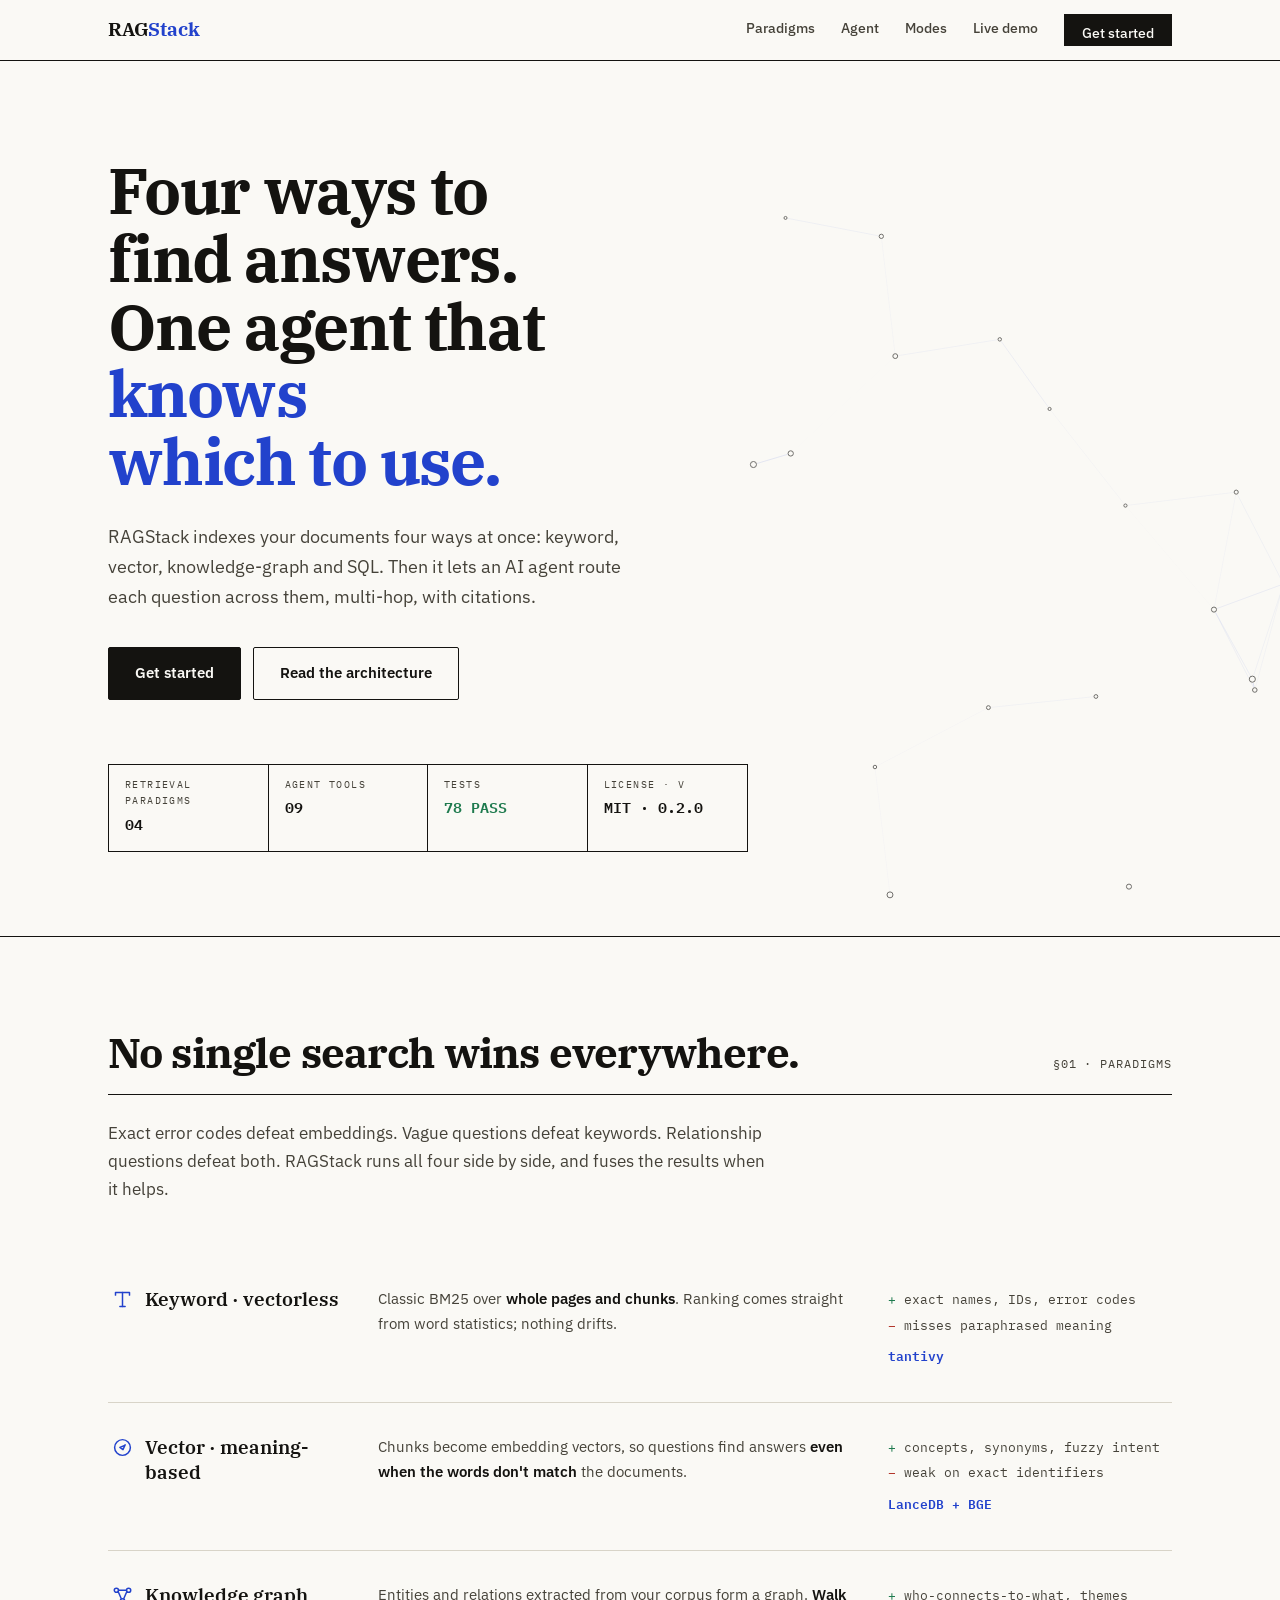
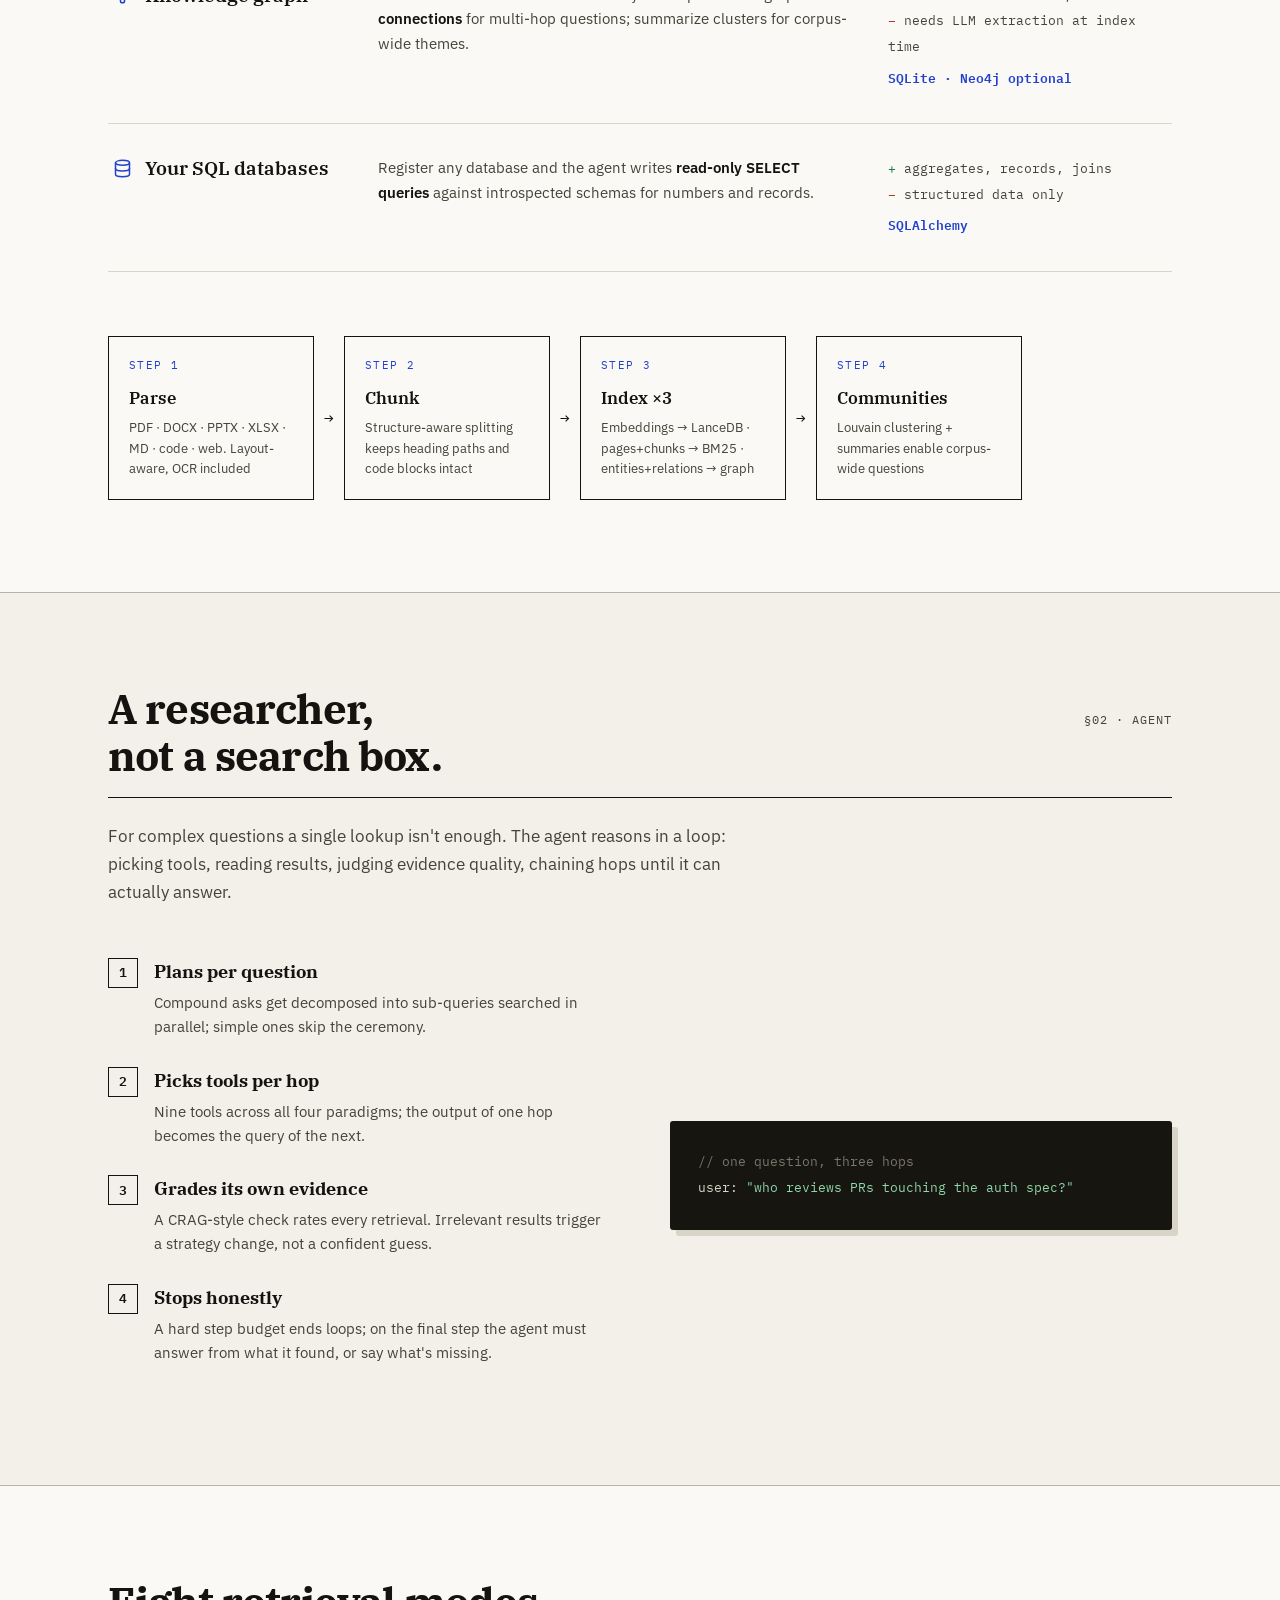
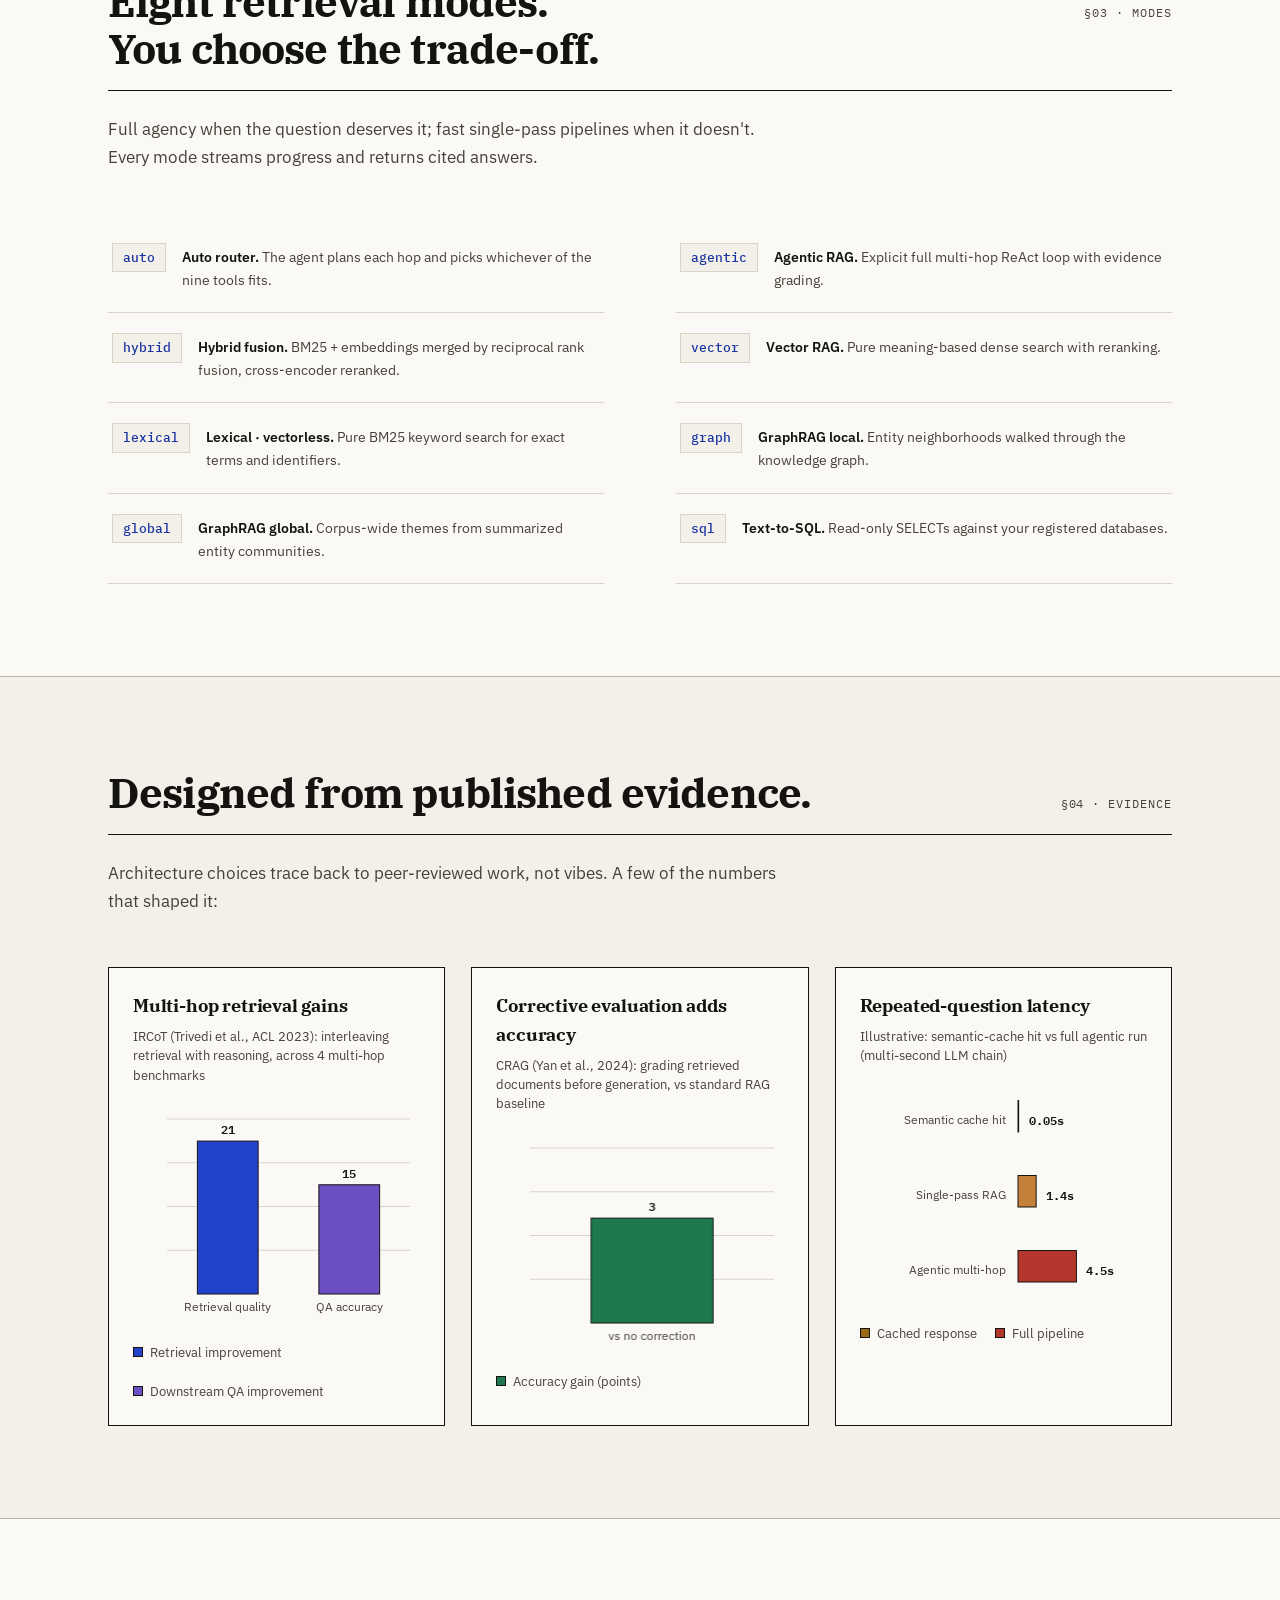
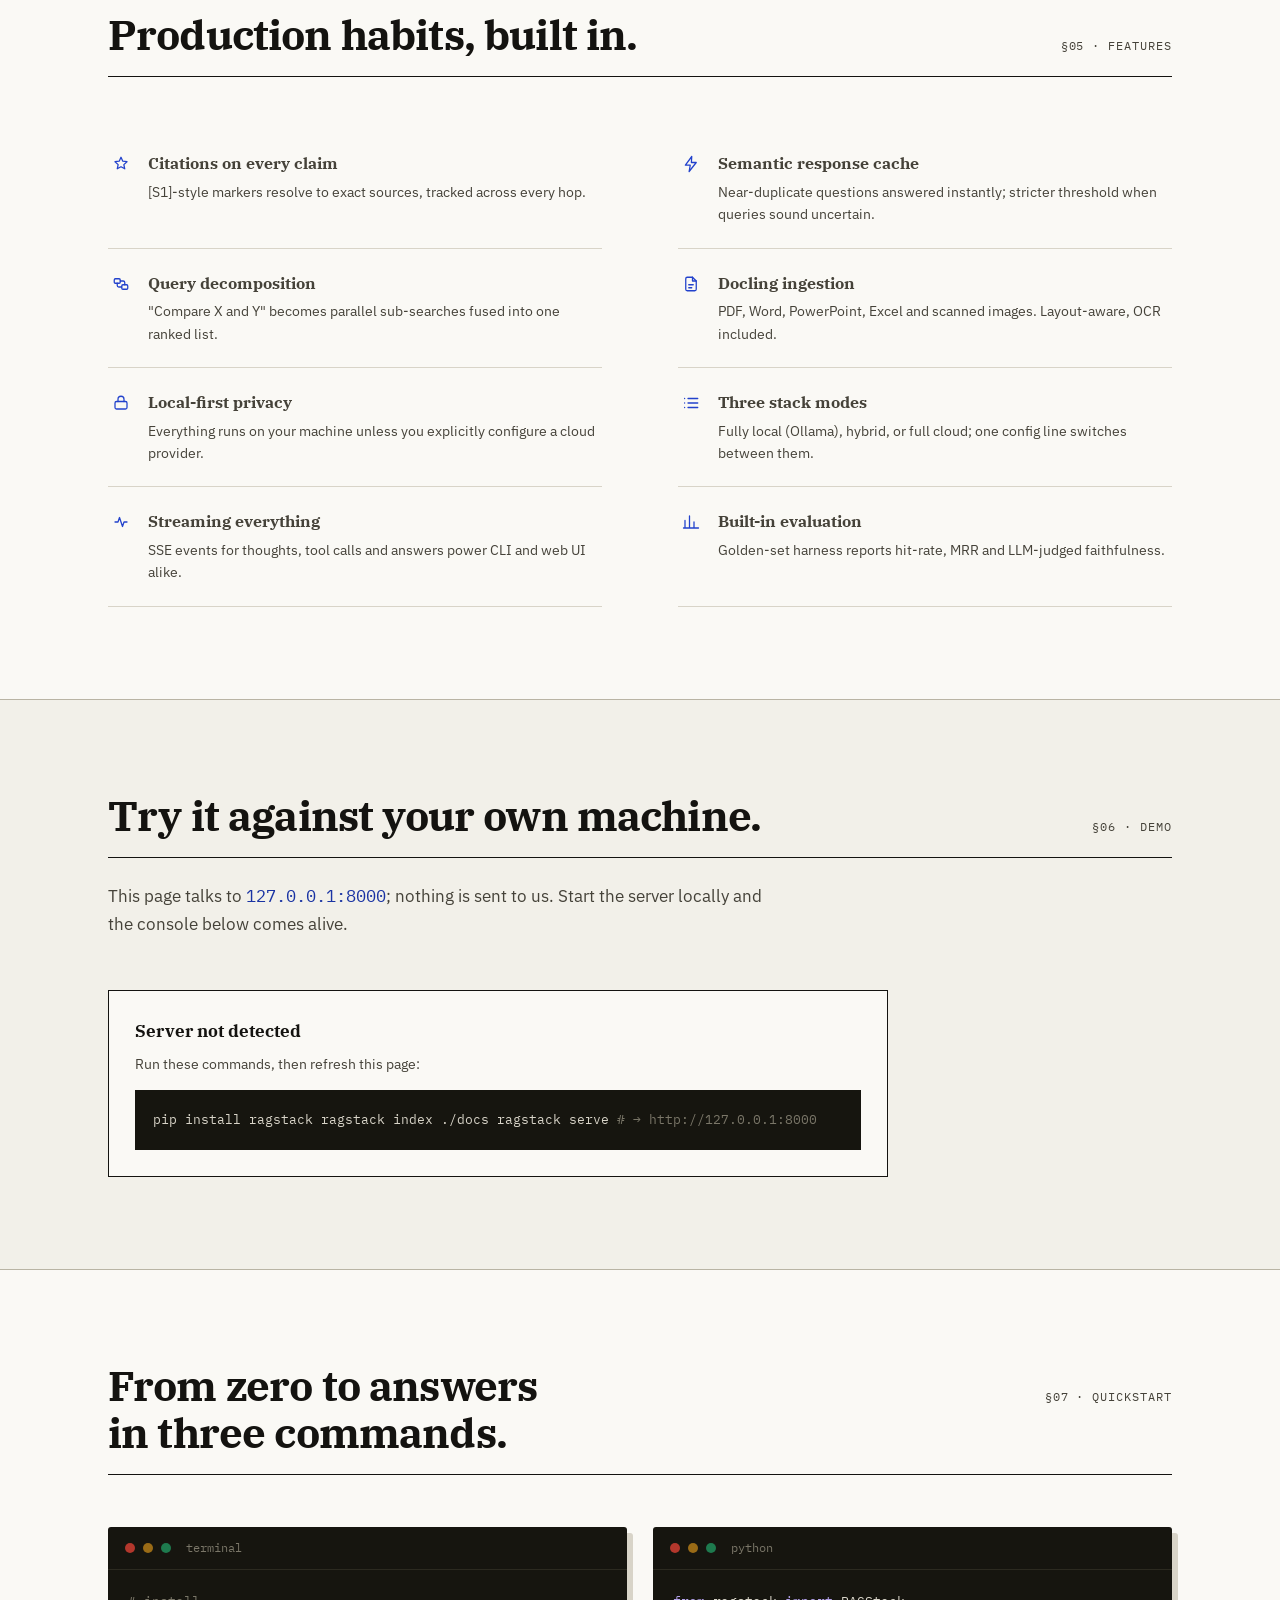
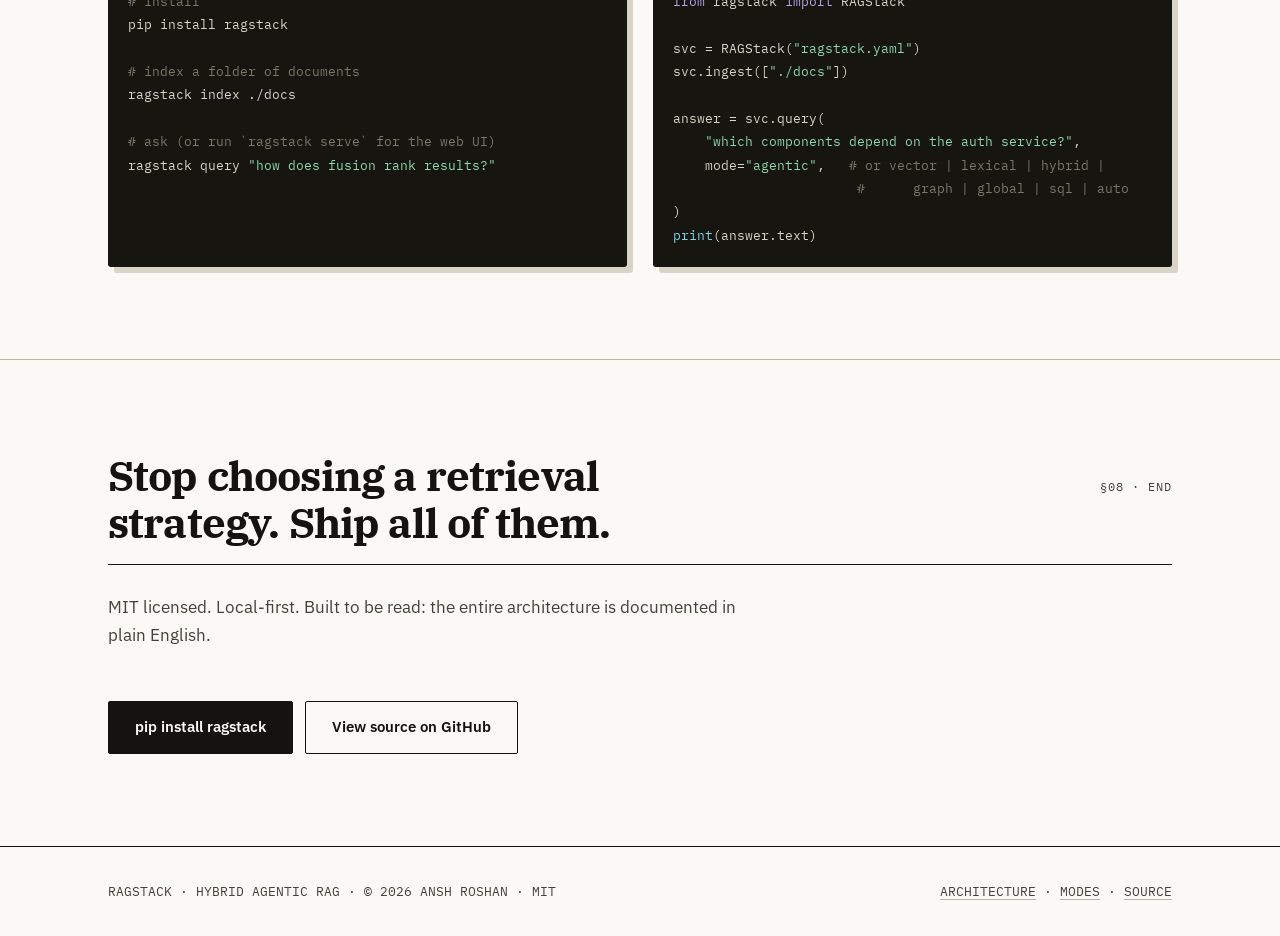
==== commit ef849751: "Redesign website: engineering-dossier visual world Replace the generic dark-SaaS look (AI-slop tells" ====
--- a/website/index.html
+++ b/website/index.html
@@ -1,347 +1,369 @@
-<!DOCTYPE html>
+﻿<!DOCTYPE html>
 <html lang="en">
 <head>
 <meta charset="UTF-8">
 <meta name="viewport" content="width=device-width, initial-scale=1.0">
 <title>RAGStack — Hybrid Agentic RAG for Python</title>
 <meta name="description" content="RAGStack: one Python package combining vectorless keyword search, vector RAG, GraphRAG and text-to-SQL under a tool-calling agent. Local-first, MIT licensed.">
+<meta name="theme-color" content="#faf9f5">
+<link rel="preconnect" href="https://fonts.googleapis.com">
+<link rel="preconnect" href="https://fonts.gstatic.com" crossorigin>
+<link href="https://fonts.googleapis.com/css2?family=IBM+Plex+Serif:wght@500;600;700&family=IBM+Plex+Sans:wght@400;500;600&family=IBM+Plex+Mono:wght@400;500;600&display=swap" rel="stylesheet">
 <style>
 :root{
-  --bg:#070a12; --bg2:#0b0f1a; --panel:#101625; --panel2:#141b2d;
-  --border:#1e2740; --border2:#2c3a5e;
-  --text:#e6ecf8; --dim:#93a1bd; --faint:#5d6b8a;
-  --a1:#5b8cff; --a2:#8b5cf6; --cyan:#22d3ee; --green:#34d399; --amber:#fbbf24; --red:#f87171;
-  --grad:linear-gradient(90deg,var(--a1),var(--a2));
+  --paper:#faf9f5; --paper2:#f2f0e9; --ink:#141310; --ink2:#454239;
+  --rule:#d8d4c8; --rule-strong:#b9b4a4;
+  --accent:#2242cc; --accent-ink:#1a33a3;
+  --green:#1e7a4e; --red:#b3372c; --amber:#9a6b16; --violet:#6d4fc4;
+  --panel-dark:#16150f;
+  --fd:'IBM Plex Serif',Georgia,serif;
+  --fs:'IBM Plex Sans',system-ui,sans-serif;
+  --fm:'IBM Plex Mono',ui-monospace,monospace;
 }
 *{box-sizing:border-box;margin:0;padding:0}
 html{scroll-behavior:smooth}
-body{background:var(--bg);color:var(--text);font-family:'Segoe UI',system-ui,-apple-system,sans-serif;line-height:1.6;overflow-x:hidden}
-::selection{background:#5b8cff44}
-.container{max-width:1180px;margin:0 auto;padding:0 24px}
+body{background:var(--paper);color:var(--ink);font-family:var(--fs);line-height:1.65;font-size:16px;overflow-x:hidden}
+::selection{background:#2242cc26}
+::caret{color:var(--accent)}
+::-webkit-scrollbar{width:11px;height:11px}
+::-webkit-scrollbar-track{background:var(--paper2)}
+::-webkit-scrollbar-thumb{background:var(--rule-strong);border:3px solid var(--paper2);border-radius:6px}
+:focus-visible{outline:2px solid var(--accent);outline-offset:3px}
+.container{max-width:1120px;margin:0 auto;padding:0 28px}
+code{font-family:var(--fm)}
 
 /* ---------- nav ---------- */
-nav{position:fixed;top:0;left:0;right:0;z-index:100;background:#070a12cc;backdrop-filter:blur(14px);border-bottom:1px solid var(--border)}
-.nav-in{display:flex;align-items:center;gap:26px;height:62px}
-.brand{font-weight:800;font-size:19px;letter-spacing:.4px;text-decoration:none;color:var(--text)}
-.brand span{background:var(--grad);-webkit-background-clip:text;background-clip:text;color:transparent}
-.nav-links{display:flex;gap:22px;margin-left:auto}
-.nav-links a{color:var(--dim);text-decoration:none;font-size:14px;transition:color .2s}
-.nav-links a:hover{color:var(--text)}
-.nav-cta{background:var(--grad);color:#fff!important;padding:8px 16px;border-radius:9px;font-weight:600}
-@media(max-width:820px){.nav-links a:not(.nav-cta){display:none}}
+nav{position:sticky;top:0;z-index:100;background:#faf9f5ee;backdrop-filter:blur(10px);border-bottom:1px solid var(--ink)}
+.nav-in{display:flex;align-items:center;height:60px}
+.brand{font-family:var(--fd);font-weight:700;font-size:19px;letter-spacing:-.01em;text-decoration:none;color:var(--ink)}
+.brand em{font-style:normal;color:var(--accent)}
+.nav-links{display:flex;gap:26px;margin-left:auto;align-items:center}
+.nav-links a{color:var(--ink2);text-decoration:none;font-size:14px;font-weight:500;border-bottom:1px solid transparent;padding-bottom:1px;transition:border-color .15s,color .15s}
+.nav-links a:hover{color:var(--ink);border-color:var(--ink)}
+.nav-cta{color:var(--paper)!important;background:var(--ink);padding:8px 18px;border-bottom:none!important;transition:background .15s!important}
+.nav-cta:hover{background:var(--accent)}
+@media(max-width:840px){.nav-links a:not(.nav-cta){display:none}}
 
 /* ---------- hero ---------- */
-.hero{position:relative;padding:170px 0 110px;overflow:hidden}
-#netCanvas{position:absolute;inset:0;width:100%;height:100%;opacity:.55}
-.hero-fade{position:absolute;inset:0;background:radial-gradient(900px 500px at 50% 0%,transparent 30%,var(--bg))}
-.hero-in{position:relative;text-align:center;max-width:900px;margin:0 auto;padding:0 24px}
-.pill{display:inline-flex;align-items:center;gap:8px;font-size:13px;color:var(--dim);border:1px solid var(--border2);
-      background:#10162588;border-radius:99px;padding:6px 16px;margin-bottom:28px}
-.pill .dot{width:7px;height:7px;border-radius:50%;background:var(--green);animation:pulse 2s infinite}
-@keyframes pulse{50%{opacity:.35}}
-h1{font-size:clamp(38px,6vw,64px);line-height:1.08;font-weight:800;letter-spacing:-1px}
-h1 .grad{background:linear-gradient(90deg,var(--a1) 0%,var(--a2) 55%,var(--cyan) 100%);-webkit-background-clip:text;background-clip:text;color:transparent}
-.hero p.sub{font-size:clamp(16px,2.2vw,19px);color:var(--dim);max-width:720px;margin:24px auto 0}
-.hero-ctas{display:flex;gap:14px;justify-content:center;margin-top:38px;flex-wrap:wrap}
-.btn{padding:13px 26px;border-radius:11px;font-weight:600;font-size:15px;text-decoration:none;transition:transform .15s,box-shadow .15s}
-.btn:hover{transform:translateY(-2px)}
-.btn.primary{background:var(--grad);color:#fff;box-shadow:0 8px 30px -8px #5b8cff66}
-.btn.ghost{border:1px solid var(--border2);color:var(--text)}
-.btn.ghost:hover{border-color:var(--a1)}
-.stats{display:flex;justify-content:center;gap:clamp(24px,6vw,72px);margin-top:64px;flex-wrap:wrap}
-.stat{text-align:center}
-.stat .num{font-size:clamp(28px,4vw,40px);font-weight:800;background:var(--grad);-webkit-background-clip:text;background-clip:text;color:transparent}
-.stat .lbl{font-size:12.5px;color:var(--faint);letter-spacing:1.4px;text-transform:uppercase;margin-top:2px}
+.hero{position:relative;padding:96px 0 84px;border-bottom:1px solid var(--ink);overflow:hidden}
+#netCanvas{position:absolute;right:-6%;top:8%;width:56%;height:88%;opacity:.6;pointer-events:none}
+.hero-in{position:relative;max-width:640px}
+.hero h1{font-family:var(--fd);font-size:clamp(38px,5.6vw,64px);line-height:1.06;font-weight:700;letter-spacing:-.025em;text-wrap:balance}
+.hero h1 .acc{color:var(--accent)}
+.hero .sub{font-size:18px;color:var(--ink2);max-width:520px;margin-top:26px;text-wrap:pretty}
+.hero-ctas{display:flex;gap:12px;margin-top:36px;flex-wrap:wrap}
+.btn{display:inline-block;padding:13px 26px;border-radius:2px;font-weight:600;font-size:15px;text-decoration:none;font-family:var(--fs);border:1px solid var(--ink);transition:background .15s,color .15s,border-color .15s}
+.btn.primary{background:var(--ink);color:var(--paper)}
+.btn.primary:hover{background:var(--accent);border-color:var(--accent)}
+.btn.ghost{background:transparent;color:var(--ink)}
+.btn.ghost:hover{background:var(--ink);color:var(--paper)}
+
+/* drawing title block */
+.tblock{margin-top:64px;border:1px solid var(--ink);display:grid;grid-template-columns:repeat(4,1fr);max-width:760px}
+.tb{padding:12px 16px 13px;border-right:1px solid var(--ink)}
+.tb:last-child{border-right:none}
+.tb .k{font-family:var(--fm);font-size:10px;letter-spacing:.14em;color:var(--ink2);text-transform:uppercase;margin-bottom:3px}
+.tb .v{font-family:var(--fm);font-size:15px;font-weight:600;color:var(--ink)}
+.tb .v i{font-style:normal;color:var(--green)}
+@media(max-width:720px){.tblock{grid-template-columns:1fr 1fr}.tb:nth-child(2n){border-right:none}.tb:nth-child(-n+2){border-bottom:1px solid var(--ink)}}
 
 /* ---------- sections ---------- */
-section{padding:96px 0}
-.sec-tag{display:inline-block;font-size:12px;letter-spacing:2.5px;text-transform:uppercase;color:var(--cyan);
-         border:1px solid #22d3ee33;background:#22d3ee0d;padding:5px 14px;border-radius:99px;margin-bottom:18px}
-h2{font-size:clamp(28px,4vw,40px);font-weight:800;letter-spacing:-.5px;line-height:1.15}
-.sec-sub{color:var(--dim);font-size:17px;max-width:760px;margin-top:14px}
-.center{text-align:center}.center .sec-sub{margin-left:auto;margin-right:auto}
+section{padding:92px 0}
+section + section{border-top:1px solid var(--rule-strong)}
+.sec-head{display:flex;align-items:baseline;justify-content:space-between;gap:20px;border-bottom:1px solid var(--ink);padding-bottom:18px;margin-bottom:52px}
+.sec-head h2{font-family:var(--fd);font-size:clamp(28px,3.8vw,42px);font-weight:700;letter-spacing:-.02em;line-height:1.12;text-wrap:balance}
+.sec-ref{font-family:var(--fm);font-size:12px;color:var(--ink2);letter-spacing:.08em;white-space:nowrap}
+.sec-sub{color:var(--ink2);font-size:17px;max-width:680px;margin:-28px 0 52px;text-wrap:pretty}
+.center .sec-sub{margin-left:auto;margin-right:auto}
 
 /* reveal */
-.reveal{opacity:0;transform:translateY(26px);transition:opacity .7s ease,transform .7s ease}
+.reveal{opacity:0;transform:translateY(14px);transition:opacity .55s cubic-bezier(.16,1,.3,1),transform .55s cubic-bezier(.16,1,.3,1)}
 .reveal.in{opacity:1;transform:none}
 
-/* ---------- paradigm cards ---------- */
-.grid4{display:grid;grid-template-columns:repeat(auto-fit,minmax(250px,1fr));gap:18px;margin-top:52px}
-.card{background:linear-gradient(180deg,var(--panel),var(--bg2));border:1px solid var(--border);border-radius:16px;
-      padding:26px;position:relative;overflow:hidden;transition:transform .25s,border-color .25s}
-.card:hover{transform:translateY(-5px);border-color:var(--border2)}
-.card::before{content:'';position:absolute;top:0;left:0;right:0;height:2px;background:var(--grad);opacity:0;transition:opacity .25s}
-.card:hover::before{opacity:1}
-.card .ico{width:46px;height:46px;border-radius:12px;display:flex;align-items:center;justify-content:center;
-           font-size:22px;margin-bottom:16px;background:#ffffff08;border:1px solid var(--border)}
-.card h3{font-size:17.5px;margin-bottom:8px}
-.card p{font-size:14px;color:var(--dim)}
-.card .tech{margin-top:14px;font-size:12px;color:var(--faint)}
-.card .tech b{color:var(--cyan);font-weight:600}
-
-/* ---------- pipeline flow ---------- */
-.flow{display:flex;align-items:stretch;gap:0;margin-top:56px;flex-wrap:wrap;justify-content:center}
-.fnode{background:var(--panel);border:1px solid var(--border);border-radius:14px;padding:18px 20px;width:196px;position:relative}
-.fnode .fn-t{font-weight:700;font-size:14.5px;margin-bottom:5px}
-.fnode .fn-d{font-size:12.5px;color:var(--dim);line-height:1.45}
-.farrow{display:flex;align-items:center;padding:0 10px;color:var(--a1);font-size:20px;animation:flowpulse 2.2s infinite}
-@keyframes flowpulse{0%,100%{opacity:.35}50%{opacity:1}}
+/* ---------- paradigm ledger ---------- */
+.lrow{display:grid;grid-template-columns:230px 1fr 280px;gap:36px;padding:32px 4px;border-bottom:1px solid var(--rule);align-items:start}
+.lrow:hover{background:var(--paper2)}
+.lname{font-family:var(--fd);font-weight:600;font-size:19px;display:flex;align-items:flex-start;gap:12px;line-height:1.35}
+.lname svg{flex:none;color:var(--accent);margin-top:2px}
+.lbody p{font-size:15px;color:var(--ink2);max-width:54ch}
+.lbody p b{color:var(--ink);font-weight:600}
+.lmeta{font-family:var(--fm);font-size:12.5px;line-height:2.05;color:var(--ink2)}
+.lmeta .ok{color:var(--green)} .lmeta .no{color:var(--red)}
+.lmeta .t{display:block;color:var(--accent);margin-top:6px;font-weight:600}
+@media(max-width:900px){.lrow{grid-template-columns:1fr;gap:12px}}
+
+/* ---------- pipeline ---------- */
+.flow{display:flex;align-items:stretch;margin-top:64px;flex-wrap:wrap;row-gap:20px}
+.fnode{border:1px solid var(--ink);padding:20px;width:206px;background:var(--paper)}
+.fnode .fn-n{font-family:var(--fm);font-size:10.5px;letter-spacing:.14em;color:var(--accent);margin-bottom:10px}
+.fnode .fn-t{font-family:var(--fd);font-weight:600;font-size:17px;margin-bottom:6px}
+.fnode .fn-d{font-size:13px;color:var(--ink2);line-height:1.55}
+.farrow{display:flex;align-items:center;padding:0 10px;color:var(--ink);font-family:var(--fm);font-size:16px}
 @media(max-width:1020px){.farrow{transform:rotate(90deg)}.flow{flex-direction:column;align-items:center}}
 
-/* ---------- agent loop ---------- */
-.agent-wrap{display:grid;grid-template-columns:1fr 1fr;gap:48px;align-items:center;margin-top:56px}
-@media(max-width:900px){.agent-wrap{grid-template-columns:1fr}}
-.loopbox{background:var(--panel);border:1px solid var(--border);border-radius:18px;padding:28px;font-family:ui-monospace,'Cascadia Code',Consolas,monospace;font-size:13.5px;line-height:2.05}
-.loopbox .ln{opacity:0;animation:lineIn .5s forwards}
-.loopbox .k{color:var(--a2)} .loopbox .f{color:var(--cyan)} .loopbox .s{color:var(--green)} .loopbox .c{color:var(--faint)}
+/* ---------- agent ---------- */
+.agent-wrap{display:grid;grid-template-columns:1fr 1fr;gap:60px;align-items:center;margin-top:8px}
+@media(max-width:920px){.agent-wrap{grid-template-columns:1fr}}
+.loop-list li{margin-bottom:28px;list-style:none;display:flex;gap:16px}
+.loop-list .n{min-width:30px;height:30px;border:1px solid var(--ink);display:flex;align-items:center;justify-content:center;font-family:var(--fm);font-weight:600;font-size:13px;color:var(--ink)}
+.loop-list b{display:block;font-family:var(--fd);font-size:17.5px;margin-bottom:4px}
+.loop-list p{font-size:14.5px;color:var(--ink2)}
+.loopbox{background:var(--panel-dark);color:#d8d4c8;border-radius:3px;padding:28px;font-family:var(--fm);font-size:12.75px;line-height:2.1;overflow:hidden;box-shadow:6px 6px 0 var(--rule)}
+.loopbox .ln{opacity:0;animation:lineIn .45s forwards}
+.loopbox .k{color:#b3a1ea} .loopbox .f{color:#7cd6e8} .loopbox .s{color:#8fd6ab} .loopbox .c{color:#7a7668}
 @keyframes lineIn{to{opacity:1}}
-.loop-list li{margin-bottom:14px;list-style:none;display:flex;gap:12px}
-.loop-list .n{min-width:30px;height:30px;border-radius:9px;background:var(--grad);display:flex;align-items:center;justify-content:center;font-weight:700;font-size:14px;color:#fff}
-.loop-list b{display:block;font-size:15.5px}
-.loop-list p{font-size:13.5px;color:var(--dim)}
-
-/* ---------- modes table ---------- */
-.modes-grid{display:grid;grid-template-columns:repeat(auto-fit,minmax(270px,1fr));gap:14px;margin-top:50px}
-.mode-card{background:var(--panel);border:1px solid var(--border);border-radius:13px;padding:20px;transition:border-color .2s,transform .2s}
-.mode-card:hover{border-color:var(--a1);transform:translateY(-3px)}
-.mode-card .m-head{display:flex;align-items:center;gap:10px;margin-bottom:8px}
-.mode-card code{background:#0d1322;border:1px solid var(--border);border-radius:6px;padding:2px 9px;font-size:13px;color:var(--cyan)}
-.mode-card .kind{margin-left:auto;font-size:10.5px;letter-spacing:1px;text-transform:uppercase;padding:3px 9px;border-radius:99px}
-.kind.agentic{background:#8b5cf61c;color:#c4b5fd;border:1px solid #8b5cf644}
-.kind.direct{background:#22d3ee15;color:#67e8f9;border:1px solid #22d3ee33}
-.mode-card p{font-size:13px;color:var(--dim)}
+
+/* ---------- modes ---------- */
+.modes-list{display:grid;grid-template-columns:1fr 1fr;column-gap:72px}
+@media(max-width:860px){.modes-list{grid-template-columns:1fr}}
+.mode-row{display:flex;gap:16px;padding:20px 4px;border-bottom:1px solid var(--rule);align-items:baseline}
+.mode-row code{background:var(--paper2);border:1px solid var(--rule);padding:3px 10px;font-size:13px;color:var(--accent-ink);flex:none;font-weight:500}
+.mode-row p{font-size:14px;color:var(--ink2)}
+.mode-row p b{color:var(--ink);font-weight:600}
 
 /* ---------- charts ---------- */
-.charts{display:grid;grid-template-columns:repeat(auto-fit,minmax(300px,1fr));gap:20px;margin-top:54px}
-.chart-card{background:var(--panel);border:1px solid var(--border);border-radius:16px;padding:24px}
-.chart-card h3{font-size:16px;margin-bottom:4px}
-.chart-card .src-note{font-size:12px;color:var(--faint);margin-bottom:16px}
-.chart-card canvas{width:100%;height:230px;display:block}
-.legend{display:flex;gap:16px;margin-top:12px;font-size:12px;color:var(--dim);flex-wrap:wrap}
-.legend i{display:inline-block;width:10px;height:10px;border-radius:3px;margin-right:6px}
+.charts{display:grid;grid-template-columns:repeat(auto-fit,minmax(300px,1fr));gap:26px}
+.chart-card{border:1px solid var(--ink);padding:24px;background:var(--paper)}
+.chart-card h3{font-family:var(--fd);font-size:17.5px;margin-bottom:6px;letter-spacing:-.01em}
+.chart-card .src-note{font-size:12.5px;color:var(--ink2);margin-bottom:18px;line-height:1.55}
+.chart-card canvas{width:100%;height:225px;display:block}
+.legend{display:flex;gap:18px;margin-top:14px;font-size:12.5px;color:var(--ink2);flex-wrap:wrap}
+.legend i{display:inline-block;width:10px;height:10px;margin-right:7px;border:1px solid var(--ink)}
 
 /* ---------- features ---------- */
-.feat-grid{display:grid;grid-template-columns:repeat(auto-fit,minmax(240px,1fr));gap:14px;margin-top:50px}
-.feat{display:flex;gap:13px;background:var(--bg2);border:1px solid var(--border);border-radius:12px;padding:17px}
-.feat .fi{color:var(--cyan);font-size:18px}
-.feat b{font-size:14.5px;display:block;margin-bottom:3px}
-.feat span{font-size:13px;color:var(--dim)}
-
-/* ---------- code ---------- */
-.code-wrap{display:grid;grid-template-columns:1fr 1fr;gap:20px;margin-top:50px}
+.feats{display:grid;grid-template-columns:1fr 1fr;column-gap:76px}
+@media(max-width:860px){.feats{grid-template-columns:1fr}}
+.feat{display:flex;gap:18px;padding:22px 4px;border-bottom:1px solid var(--rule)}
+.feat svg{flex:none;color:var(--accent);margin-top:4px}
+.feat b{font-family:var(--fd);font-size:16px;display:block;margin-bottom:4px}
+.feat span{font-size:14px;color:var(--ink2);line-height:1.6}
+
+/* ---------- live demo ---------- */
+.demo-shell{max-width:780px}
+.demo-card{border:1px solid var(--ink);background:var(--paper)}
+.demo-head{display:flex;align-items:center;gap:12px;padding:12px 18px;border-bottom:1px solid var(--ink);font-family:var(--fm);font-size:12.5px;color:var(--ink2)}
+.demo-head .live{width:9px;height:9px;border-radius:50%;background:var(--green);animation:pulse 2.4s infinite}
+@keyframes pulse{50%{opacity:.3}}
+.demo-head select{margin-left:auto;background:var(--paper);color:var(--ink);border:1px solid var(--ink);border-radius:2px;padding:6px 10px;font-size:12.5px;font-family:var(--fm)}
+#demoLog{height:320px;overflow-y:auto;padding:20px;display:flex;flex-direction:column;gap:11px;background:var(--paper2)}
+#demoLog>div{max-width:88%;padding:11px 15px;font-size:13.5px;line-height:1.55;white-space:pre-wrap;border:1px solid var(--rule);background:var(--paper)}
+.m-user{align-self:flex-end;background:var(--ink);color:var(--paper);border-color:var(--ink)}
+.m-bot{align-self:flex-start}
+.m-step{align-self:flex-start;font-family:var(--fm);font-size:12px;color:var(--ink2);max-width:88%}
+.m-step b{color:var(--accent);font-weight:600}
+.demo-input{display:flex;gap:10px;padding:15px 17px;border-top:1px solid var(--ink)}
+.demo-input input{flex:1;background:var(--paper);border:1px solid var(--ink);color:var(--ink);border-radius:2px;padding:12px 15px;font-size:14px;outline:none;font-family:var(--fs)}
+.demo-input input:focus{box-shadow:inset 0 0 0 1px var(--accent)}
+.setup-pre{background:var(--panel-dark);color:#d8d4c8;padding:18px;margin-top:14px;font-family:var(--fm);font-size:13px;line-height:1.85;overflow-x:auto}
+.setup-pre .cm{color:#7a7668}
+
+/* ---------- quickstart ---------- */
+.code-wrap{display:grid;grid-template-columns:1fr 1fr;gap:26px}
 @media(max-width:900px){.code-wrap{grid-template-columns:1fr}}
-.codebox{background:#0a0f1c;border:1px solid var(--border);border-radius:14px;overflow:hidden}
-.codebox .cb-head{display:flex;align-items:center;gap:8px;padding:11px 16px;border-bottom:1px solid var(--border);font-size:12.5px;color:var(--dim)}
-.codebox .cb-head i{width:11px;height:11px;border-radius:50%;display:inline-block}
-.codebox pre{padding:18px;font-family:ui-monospace,'Cascadia Code',Consolas,monospace;font-size:13px;line-height:1.75;overflow-x:auto;color:#c9d6f2}
-.codebox .cm{color:#586a8f} .codebox .kw{color:#c792ea} .codebox .st{color:#a5d6a7} .codebox .fn{color:#82aaff}
-
-/* ---------- cta + footer ---------- */
-.final{background:radial-gradient(700px 340px at 50% 100%,#5b8cff14,transparent);text-align:center}
-footer{border-top:1px solid var(--border);padding:34px 0;color:var(--faint);font-size:13.5px}
-.foot-in{display:flex;justify-content:space-between;flex-wrap:wrap;gap:14px}
-footer a{color:var(--dim);text-decoration:none}footer a:hover{color:var(--text)}
+.codebox{background:var(--panel-dark);color:#d8d4c8;border-radius:3px;overflow:hidden;box-shadow:6px 6px 0 var(--rule)}
+.codebox .cb-head{display:flex;align-items:center;gap:8px;padding:11px 17px;border-bottom:1px solid #2c2a20;font-family:var(--fm);font-size:12px;color:#7a7668}
+.codebox .cb-head i{width:10px;height:10px;border-radius:50%;display:inline-block}
+.codebox pre{padding:20px;font-family:var(--fm);font-size:13px;line-height:1.8;overflow-x:auto}
+.codebox .cm{color:#7a7668} .codebox .kw{color:#b3a1ea} .codebox .st{color:#8fd6ab} .codebox .fn{color:#7cd6e8}
+
+/* ---------- final + footer ---------- */
+.final{text-align:left}
+.final h2{max-width:700px}
+footer{border-top:1px solid var(--ink);padding:34px 0;color:var(--ink2);font-size:13.5px}
+.foot-in{display:flex;justify-content:space-between;flex-wrap:wrap;gap:14px;font-family:var(--fm);font-size:12.5px}
+footer a{color:var(--ink2);text-decoration:none;border-bottom:1px solid var(--rule-strong)}
+footer a:hover{color:var(--ink);border-color:var(--ink)}
 </style>
 </head>
 <body>
 
 <nav><div class="container nav-in">
-  <a class="brand" href="#">RAG<span>Stack</span></a>
+  <a class="brand" href="#">RAG<em>Stack</em></a>
   <div class="nav-links">
     <a href="#paradigms">Paradigms</a>
     <a href="#agent">Agent</a>
     <a href="#modes">Modes</a>
-    <a href="#evidence">Evidence</a>
     <a href="#demo">Live demo</a>
-    <a href="#quickstart">Quickstart</a>
-    <a class="nav-cta" href="#quickstart">Get Started</a>
+    <a class="nav-cta" href="#quickstart">Get started</a>
   </div>
 </div></nav>
 
 <!-- ================= HERO ================= -->
 <header class="hero">
-  <canvas id="netCanvas"></canvas>
-  <div class="hero-fade"></div>
-  <div class="hero-in">
-    <div class="pill"><span class="dot"></span>Open source · MIT · Python 3.11–3.13 · local-first</div>
-    <h1>Four ways to find answers.<br><span class="grad">One agent that knows which to use.</span></h1>
-    <p class="sub">RAGStack is a Python package that indexes your documents four ways at once — keyword, vector,
-       knowledge-graph and SQL — then lets an AI agent route each question across them, multi-hop, with citations.</p>
+  <canvas id="netCanvas" aria-hidden="true"></canvas>
+  <div class="container"><div class="hero-in">
+    <h1>Four ways to find answers.<br>One agent that <span class="acc">knows<br>which to use.</span></h1>
+    <p class="sub">RAGStack indexes your documents four ways at once: keyword, vector, knowledge-graph and SQL. Then it lets an AI agent route each question across them, multi-hop, with citations.</p>
     <div class="hero-ctas">
       <a class="btn primary" href="#quickstart">Get started</a>
-      <a class="btn ghost" href="#paradigms">Explore the architecture</a>
-    </div>
-    <div class="stats">
-      <div class="stat"><div class="num" data-count="4">0</div><div class="lbl">Retrieval paradigms</div></div>
-      <div class="stat"><div class="num" data-count="9">0</div><div class="lbl">Agent tools</div></div>
-      <div class="stat"><div class="num" data-count="8">0</div><div class="lbl">Retrieval modes</div></div>
-      <div class="stat"><div class="num" data-count="65">0</div><div class="lbl">Tests, all green</div></div>
-    </div>
-  </div>
+      <a class="btn ghost" href="#paradigms">Read the architecture</a>
+    </div>
+    <div class="tblock" role="img" aria-label="Specification summary">
+      <div class="tb"><div class="k">Retrieval paradigms</div><div class="v">04</div></div>
+      <div class="tb"><div class="k">Agent tools</div><div class="v">09</div></div>
+      <div class="tb"><div class="k">Tests</div><div class="v"><i>78 PASS</i></div></div>
+      <div class="tb"><div class="k">License · v</div><div class="v">MIT · 0.2.0</div></div>
+    </div>
+  </div></div>
 </header>
 
 <!-- ================= PARADIGMS ================= -->
-<section id="paradigms"><div class="container center">
-  <div class="sec-tag reveal">The core idea</div>
-  <h2 class="reveal">No single search wins everywhere.</h2>
-  <p class="sec-sub reveal">Exact error codes defeat embeddings. Vague questions defeat keywords.
-     Relationship questions defeat both. RAGStack runs all of them side by side — and fuses the results when it helps.</p>
-
-  <div class="grid4">
-    <div class="card reveal"><div class="ico">🔤</div><h3>Keyword · vectorless</h3>
-      <p>Classic BM25 search over whole pages and chunks. Zero vectors involved — unbeatable for exact names, IDs and error codes.</p>
-      <div class="tech">powered by <b>tantivy</b></div></div>
-    <div class="card reveal"><div class="ico">🧭</div><h3>Vector · meaning-based</h3>
-      <p>Chunks become embedding vectors so questions find answers even when the words don't match the documents.</p>
-      <div class="tech">powered by <b>LanceDB + BGE</b></div></div>
-    <div class="card reveal"><div class="ico">🕸️</div><h3>Knowledge graph</h3>
-      <p>Entities and relations extracted from your corpus form a graph. Walk connections for multi-hop questions; summarize clusters for big-picture themes.</p>
-      <div class="tech">powered by <b>SQLite or Neo4j</b></div></div>
-    <div class="card reveal"><div class="ico">🗄️</div><h3>Your SQL databases</h3>
-      <p>Register any database and the agent writes read-only SELECT queries against real schemas for numbers and records.</p>
-      <div class="tech">powered by <b>SQLAlchemy</b></div></div>
-  </div>
-
-  <div class="flow reveal" style="margin-top:80px">
-    <div class="fnode"><div class="fn-t">📄 Parse</div><div class="fn-d">PDF · DOCX · PPTX · XLSX · MD · code · web — via IBM Docling, tables &amp; OCR included</div></div>
-    <div class="farrow">➜</div>
-    <div class="fnode"><div class="fn-t">✂️ Chunk</div><div class="fn-d">Structure-aware splitting keeps heading paths and code blocks intact</div></div>
-    <div class="farrow">➜</div>
-    <div class="fnode"><div class="fn-t">🗂️ Index ×3</div><div class="fn-d">Embeddings → LanceDB · pages+chunks → BM25 · entities+relations → graph</div></div>
-    <div class="farrow">➜</div>
-    <div class="fnode"><div class="fn-t">🧠 Communities</div><div class="fn-d">Louvain clustering + LLM summaries enable corpus-wide questions</div></div>
+<section id="paradigms"><div class="container">
+  <div class="sec-head"><h2>No single search wins everywhere.</h2><span class="sec-ref">§01 · PARADIGMS</span></div>
+  <p class="sec-sub">Exact error codes defeat embeddings. Vague questions defeat keywords. Relationship questions defeat both. RAGStack runs all four side by side, and fuses the results when it helps.</p>
+
+  <div class="ledger">
+    <div class="lrow reveal">
+      <div class="lname"><svg width="21" height="21" viewBox="0 0 24 24" fill="none" stroke="currentColor" stroke-width="1.7" stroke-linecap="round" stroke-linejoin="round"><path d="M4 7V4h16v3"/><path d="M9 20h6"/><path d="M12 4v16"/></svg>Keyword · vectorless</div>
+      <div class="lbody"><p>Classic BM25 over <b>whole pages and chunks</b>. Ranking comes straight from word statistics; nothing drifts.</p></div>
+      <div class="lmeta"><span class="ok">+</span> exact names, IDs, error codes<br><span class="no">−</span> misses paraphrased meaning<br><span class="t">tantivy</span></div>
+    </div>
+    <div class="lrow reveal">
+      <div class="lname"><svg width="21" height="21" viewBox="0 0 24 24" fill="none" stroke="currentColor" stroke-width="1.7" stroke-linecap="round" stroke-linejoin="round"><circle cx="12" cy="12" r="9"/><path d="M15 9l-2.5 5.5L9 12l5.5-2.5z"/></svg>Vector · meaning-based</div>
+      <div class="lbody"><p>Chunks become embedding vectors, so questions find answers <b>even when the words don't match</b> the documents.</p></div>
+      <div class="lmeta"><span class="ok">+</span> concepts, synonyms, fuzzy intent<br><span class="no">−</span> weak on exact identifiers<br><span class="t">LanceDB + BGE</span></div>
+    </div>
+    <div class="lrow reveal">
+      <div class="lname"><svg width="21" height="21" viewBox="0 0 24 24" fill="none" stroke="currentColor" stroke-width="1.7" stroke-linecap="round" stroke-linejoin="round"><circle cx="5" cy="6" r="2.4"/><circle cx="19" cy="6" r="2.4"/><circle cx="12" cy="18" r="2.4"/><path d="M7 7.5l3.5 8M17 7.5l-3.5 8M7.4 6h9.2"/></svg>Knowledge graph</div>
+      <div class="lbody"><p>Entities and relations extracted from your corpus form a graph. <b>Walk connections</b> for multi-hop questions; summarize clusters for corpus-wide themes.</p></div>
+      <div class="lmeta"><span class="ok">+</span> who-connects-to-what, themes<br><span class="no">−</span> needs LLM extraction at index time<br><span class="t">SQLite · Neo4j optional</span></div>
+    </div>
+    <div class="lrow reveal">
+      <div class="lname"><svg width="21" height="21" viewBox="0 0 24 24" fill="none" stroke="currentColor" stroke-width="1.7" stroke-linecap="round" stroke-linejoin="round"><ellipse cx="12" cy="5.5" rx="8" ry="2.8"/><path d="M4 5.5V18.5c0 1.55 3.58 2.8 8 2.8s8-1.25 8-2.8V5.5"/><path d="M4 12c0 1.55 3.58 2.8 8 2.8s8-1.25 8-2.8"/></svg>Your SQL databases</div>
+      <div class="lbody"><p>Register any database and the agent writes <b>read-only SELECT queries</b> against introspected schemas for numbers and records.</p></div>
+      <div class="lmeta"><span class="ok">+</span> aggregates, records, joins<br><span class="no">−</span> structured data only<br><span class="t">SQLAlchemy</span></div>
+    </div>
+  </div>
+
+  <div class="flow reveal">
+    <div class="fnode"><div class="fn-n">STEP 1</div><div class="fn-t">Parse</div><div class="fn-d">PDF · DOCX · PPTX · XLSX · MD · code · web. Layout-aware, OCR included</div></div>
+    <div class="farrow">→</div>
+    <div class="fnode"><div class="fn-n">STEP 2</div><div class="fn-t">Chunk</div><div class="fn-d">Structure-aware splitting keeps heading paths and code blocks intact</div></div>
+    <div class="farrow">→</div>
+    <div class="fnode"><div class="fn-n">STEP 3</div><div class="fn-t">Index ×3</div><div class="fn-d">Embeddings → LanceDB · pages+chunks → BM25 · entities+relations → graph</div></div>
+    <div class="farrow">→</div>
+    <div class="fnode"><div class="fn-n">STEP 4</div><div class="fn-t">Communities</div><div class="fn-d">Louvain clustering + summaries enable corpus-wide questions</div></div>
   </div>
 </div></section>
 
 <!-- ================= AGENT ================= -->
-<section id="agent" style="background:var(--bg2)"><div class="container">
-  <div class="sec-tag reveal">Agentic RAG</div>
-  <h2 class="reveal">A researcher, not a search box.</h2>
-  <p class="sec-sub reveal">For complex questions, a single lookup isn't enough. RAGStack's agent reasons in a loop —
-     picking tools, reading results, judging evidence quality, and chaining hops until it can actually answer.</p>
+<section id="agent" style="background:var(--paper2)"><div class="container">
+  <div class="sec-head"><h2>A researcher,<br>not a search box.</h2><span class="sec-ref">§02 · AGENT</span></div>
+  <p class="sec-sub">For complex questions a single lookup isn't enough. The agent reasons in a loop: picking tools, reading results, judging evidence quality, chaining hops until it can actually answer.</p>
 
   <div class="agent-wrap">
     <ul class="loop-list reveal">
       <li><span class="n">1</span><span><b>Plans per question</b><p>Compound asks get decomposed into sub-queries searched in parallel; simple ones skip the ceremony.</p></span></li>
-      <li><span class="n">2</span><span><b>Picks tools per hop</b><p>Nine tools across all four paradigms — the output of one hop becomes the query of the next.</p></span></li>
+      <li><span class="n">2</span><span><b>Picks tools per hop</b><p>Nine tools across all four paradigms; the output of one hop becomes the query of the next.</p></span></li>
       <li><span class="n">3</span><span><b>Grades its own evidence</b><p>A CRAG-style check rates every retrieval. Irrelevant results trigger a strategy change, not a confident guess.</p></span></li>
-      <li><span class="n">4</span><span><b>Stops honestly</b><p>A hard step budget ends loops; on the final step the agent must answer from what it found — or say what's missing.</p></span></li>
+      <li><span class="n">4</span><span><b>Stops honestly</b><p>A hard step budget ends loops; on the final step the agent must answer from what it found, or say what's missing.</p></span></li>
     </ul>
-    <div class="loopbox reveal" id="loopDemo"></div>
+    <div class="loopbox reveal" id="loopDemo" aria-label="Example agent run"></div>
   </div>
 </div></section>
 
 <!-- ================= MODES ================= -->
-<section id="modes"><div class="container center">
-  <div class="sec-tag reveal">Your call, always</div>
-  <h2 class="reveal">Eight retrieval modes. You choose the trade-off.</h2>
-  <p class="sec-sub reveal">Full agency when the question deserves it; fast single-pass pipelines when it doesn't.
-     Every mode streams progress and returns cited answers.</p>
-  <div class="modes-grid" id="modesGrid"></div>
-</div></section>
-
-<!-- ================= EVIDENCE / CHARTS ================= -->
-<section id="evidence" style="background:var(--bg2)"><div class="container center">
-  <div class="sec-tag reveal">Why hybrid + agentic</div>
-  <h2 class="reveal">Designed from published evidence.</h2>
-  <p class="sec-sub reveal">Architecture choices trace back to peer-reviewed work — not vibes. A few of the numbers that shaped it:</p>
-
+<section id="modes"><div class="container">
+  <div class="sec-head"><h2>Eight retrieval modes.<br>You choose the trade-off.</h2><span class="sec-ref">§03 · MODES</span></div>
+  <p class="sec-sub">Full agency when the question deserves it; fast single-pass pipelines when it doesn't. Every mode streams progress and returns cited answers.</p>
+  <div class="modes-list" id="modesList"></div>
+</div></section>
+
+<!-- ================= EVIDENCE ================= -->
+<section id="evidence" style="background:var(--paper2)"><div class="container">
+  <div class="sec-head"><h2>Designed from published evidence.</h2><span class="sec-ref">§04 · EVIDENCE</span></div>
+  <p class="sec-sub">Architecture choices trace back to peer-reviewed work, not vibes. A few of the numbers that shaped it:</p>
   <div class="charts">
     <div class="chart-card reveal">
       <h3>Multi-hop retrieval gains</h3>
-      <div class="src-note">IRCoT (Trivedi et al., ACL 2023): interleaving retrieval with reasoning across 4 multi-hop benchmarks</div>
-      <canvas id="chartIrcot" data-anim="0"></canvas>
-      <div class="legend"><span><i style="background:#5b8cff"></i>Retrieval improvement</span><span><i style="background:#8b5cf6"></i>Downstream QA improvement</span></div>
+      <div class="src-note">IRCoT (Trivedi et al., ACL 2023): interleaving retrieval with reasoning, across 4 multi-hop benchmarks</div>
+      <canvas id="chartIrcot"></canvas>
+      <div class="legend"><span><i style="background:#2242cc"></i>Retrieval improvement</span><span><i style="background:#6d4fc4"></i>Downstream QA improvement</span></div>
     </div>
     <div class="chart-card reveal">
       <h3>Corrective evaluation adds accuracy</h3>
       <div class="src-note">CRAG (Yan et al., 2024): grading retrieved documents before generation, vs standard RAG baseline</div>
-      <canvas id="chartCrag" data-anim="0"></canvas>
-      <div class="legend"><span><i style="background:#34d399"></i>Accuracy gain (points)</span></div>
+      <canvas id="chartCrag"></canvas>
+      <div class="legend"><span><i style="background:#1e7a4e"></i>Accuracy gain (points)</span></div>
     </div>
     <div class="chart-card reveal">
       <h3>Repeated-question latency</h3>
       <div class="src-note">Illustrative: semantic-cache hit vs full agentic run (multi-second LLM chain)</div>
-      <canvas id="chartCache" data-anim="0"></canvas>
-      <div class="legend"><span><i style="background:#fbbf24"></i>Cached response</span><span><i style="background:#f87171"></i>Full pipeline</span></div>
+      <canvas id="chartCache"></canvas>
+      <div class="legend"><span><i style="background:#9a6b16"></i>Cached response</span><span><i style="background:#b3372c"></i>Full pipeline</span></div>
     </div>
   </div>
 </div></section>
 
 <!-- ================= FEATURES ================= -->
-<section><div class="container center">
-  <div class="sec-tag reveal">Under the hood</div>
-  <h2 class="reveal">Production habits, built in.</h2>
-  <div class="feat-grid">
-    <div class="feat reveal"><span class="fi">🎯</span><span><b>Citations on every claim</b><span>[S1]-style markers resolve to exact sources, tracked across every hop.</span></span></div>
-    <div class="feat reveal"><span class="fi">⚡</span><span><b>Semantic response cache</b><span>Near-duplicate questions answered instantly; stricter threshold when queries sound uncertain.</span></span></div>
-    <div class="feat reveal"><span class="fi">🧩</span><span><b>Query decomposition</b><span>"Compare X and Y" becomes parallel sub-searches fused into one ranked list.</span></span></div>
-    <div class="feat reveal"><span class="fi">📄</span><span><b>Docling ingestion</b><span>PDF, Word, PowerPoint, Excel and scanned images — layout-aware, OCR included.</span></span></div>
-    <div class="feat reveal"><span class="fi">🔒</span><span><b>Local-first privacy</b><span>Everything runs on your machine unless you explicitly configure a cloud provider.</span></span></div>
-    <div class="feat reveal"><span class="fi">🔀</span><span><b>Three stack modes</b><span>Fully local (Ollama), hybrid, or full cloud — one config line switches between them.</span></span></div>
-    <div class="feat reveal"><span class="fi">📡</span><span><b>Streaming everything</b><span>SSE events for thoughts, tool calls and answers power CLI and web UI alike.</span></span></div>
-    <div class="feat reveal"><span class="fi">📊</span><span><b>Built-in evaluation</b><span>Golden-set harness reports hit-rate, MRR and LLM-judged faithfulness.</span></span></div>
+<section><div class="container">
+  <div class="sec-head"><h2>Production habits, built in.</h2><span class="sec-ref">§05 · FEATURES</span></div>
+  <div class="feats">
+    <div class="feat reveal"><svg width="18" height="18" viewBox="0 0 24 24" fill="none" stroke="currentColor" stroke-width="1.7" stroke-linecap="round" stroke-linejoin="round"><path d="M12 3l2.4 5.3 5.6.6-4.2 3.9 1.2 5.6L12 15.6 7 18.4l1.2-5.6L4 8.9l5.6-.6z"/></svg><span><b>Citations on every claim</b><span>[S1]-style markers resolve to exact sources, tracked across every hop.</span></span></div>
+    <div class="feat reveal"><svg width="18" height="18" viewBox="0 0 24 24" fill="none" stroke="currentColor" stroke-width="1.7" stroke-linecap="round" stroke-linejoin="round"><path d="M13 2L4.5 13.5H11L9.5 22 19 10h-6.5z"/></svg><span><b>Semantic response cache</b><span>Near-duplicate questions answered instantly; stricter threshold when queries sound uncertain.</span></span></div>
+    <div class="feat reveal"><svg width="18" height="18" viewBox="0 0 24 24" fill="none" stroke="currentColor" stroke-width="1.7" stroke-linecap="round" stroke-linejoin="round"><rect x="3" y="5" width="8" height="6" rx="1.5"/><rect x="13" y="13" width="8" height="6" rx="1.5"/><path d="M11 8h4a2 2 0 012 2v3M13 16H9a2 2 0 01-2-2v-3"/></svg><span><b>Query decomposition</b><span>"Compare X and Y" becomes parallel sub-searches fused into one ranked list.</span></span></div>
+    <div class="feat reveal"><svg width="18" height="18" viewBox="0 0 24 24" fill="none" stroke="currentColor" stroke-width="1.7" stroke-linecap="round" stroke-linejoin="round"><path d="M14 3H7a2 2 0 00-2 2v14a2 2 0 002 2h10a2 2 0 002-2V8z"/><path d="M14 3v5h5M9 13h6M9 17h4"/></svg><span><b>Docling ingestion</b><span>PDF, Word, PowerPoint, Excel and scanned images. Layout-aware, OCR included.</span></span></div>
+    <div class="feat reveal"><svg width="18" height="18" viewBox="0 0 24 24" fill="none" stroke="currentColor" stroke-width="1.7" stroke-linecap="round" stroke-linejoin="round"><rect x="4" y="10" width="16" height="10" rx="2"/><path d="M8 10V7a4 4 0 018 0v3"/></svg><span><b>Local-first privacy</b><span>Everything runs on your machine unless you explicitly configure a cloud provider.</span></span></div>
+    <div class="feat reveal"><svg width="18" height="18" viewBox="0 0 24 24" fill="none" stroke="currentColor" stroke-width="1.7" stroke-linecap="round" stroke-linejoin="round"><path d="M8 6h13M8 12h13M8 18h13"/><path d="M3.5 6h.01M3.5 12h.01M3.5 18h.01"/></svg><span><b>Three stack modes</b><span>Fully local (Ollama), hybrid, or full cloud; one config line switches between them.</span></span></div>
+    <div class="feat reveal"><svg width="18" height="18" viewBox="0 0 24 24" fill="none" stroke="currentColor" stroke-width="1.7" stroke-linecap="round" stroke-linejoin="round"><path d="M4 12h4l2-6 4 12 2-6h4"/></svg><span><b>Streaming everything</b><span>SSE events for thoughts, tool calls and answers power CLI and web UI alike.</span></span></div>
+    <div class="feat reveal"><svg width="18" height="18" viewBox="0 0 24 24" fill="none" stroke="currentColor" stroke-width="1.7" stroke-linecap="round" stroke-linejoin="round"><path d="M4 20V10M10 20V4M16 20v-8M22 20H2"/></svg><span><b>Built-in evaluation</b><span>Golden-set harness reports hit-rate, MRR and LLM-judged faithfulness.</span></span></div>
   </div>
 </div></section>
 
 <!-- ================= LIVE DEMO ================= -->
-<section id="demo" style="background:var(--bg2)"><div class="container center">
-  <div class="sec-tag reveal">Live demo</div>
-  <h2 class="reveal">Try it against <span class="grad" style="background:var(--grad);-webkit-background-clip:text;background-clip:text;color:transparent">your own</span> machine.</h2>
-  <p class="sec-sub reveal">This page talks to <code style="background:#0d1322;border:1px solid var(--border);border-radius:6px;padding:2px 8px;font-size:13px;color:#67e8f9">127.0.0.1:8000</code> — nothing is sent to us.
-     Start the server locally and the console below comes alive.</p>
-
-  <div id="demoOff" class="reveal" style="margin-top:36px;display:none">
-    <div class="chart-card" style="max-width:640px;margin:0 auto;text-align:left">
-      <h3>Server not detected</h3>
-      <p style="font-size:14px;color:var(--dim);margin-top:8px">Run these two commands, then refresh:</p>
-      <pre style="background:#0a0f1c;border:1px solid var(--border);border-radius:10px;padding:16px;margin-top:12px;font-family:ui-monospace,Consolas,monospace;font-size:13px;line-height:1.8;color:#c9d6f2">pip install ragstack
+<section id="demo" style="background:var(--paper2)"><div class="container">
+  <div class="sec-head"><h2>Try it against your own machine.</h2><span class="sec-ref">§06 · DEMO</span></div>
+  <p class="sec-sub">This page talks to <code style="color:var(--accent-ink)">127.0.0.1:8000</code>; nothing is sent to us. Start the server locally and the console below comes alive.</p>
+
+  <div class="demo-shell">
+    <div id="demoOff" class="reveal" style="display:none">
+      <div class="demo-card" style="padding:26px">
+        <h3 style="font-family:var(--fd);font-size:17px;margin-bottom:8px">Server not detected</h3>
+        <p style="font-size:14px;color:var(--ink2)">Run these commands, then refresh this page:</p>
+        <div class="setup-pre">pip install ragstack
 ragstack index ./docs
-ragstack serve   <span style="color:#586a8f"># → http://127.0.0.1:8000</span></pre>
-    </div>
-  </div>
-
-  <div id="demoOn" class="reveal" style="display:none;max-width:760px;margin:40px auto 0">
-    <div class="chart-card" style="padding:0;overflow:hidden;text-align:left">
-      <div class="cb-head" style="display:flex;align-items:center;gap:10px;padding:12px 18px;border-bottom:1px solid var(--border);font-size:13px;color:var(--dim)">
-        <i style="width:11px;height:11px;border-radius:50%;background:#28c840;display:inline-block"></i>
-        <span id="demoStatus">connected to local RAGStack</span>
-        <select id="demoMode" style="margin-left:auto;background:var(--panel);color:var(--text);border:1px solid var(--border);border-radius:8px;padding:5px 8px;font-size:12.5px">
-          <option value="auto">auto</option><option value="agentic">agentic</option>
-          <option value="hybrid">hybrid</option><option value="vector">vector</option>
-          <option value="lexical">lexical</option><option value="graph">graph</option>
-          <option value="global">global</option><option value="sql">sql</option>
-        </select>
+ragstack serve   <span class="cm"># → http://127.0.0.1:8000</span></div>
       </div>
-      <div id="demoLog" style="height:300px;overflow-y:auto;padding:18px;display:flex;flex-direction:column;gap:10px"></div>
-      <div style="display:flex;gap:10px;padding:14px 16px;border-top:1px solid var(--border)">
-        <input id="demoQ" placeholder="Ask your indexed corpus…" style="flex:1;background:var(--bg2);border:1px solid var(--border);color:var(--text);border-radius:10px;padding:11px 14px;font-size:14px;outline:none">
-        <button id="demoSend" class="btn primary" style="padding:10px 20px">Ask</button>
+    </div>
+
+    <div id="demoOn" class="reveal" style="display:none">
+      <div class="demo-card">
+        <div class="demo-head">
+          <span class="live"></span><span id="demoStatus">connected to local RAGStack</span>
+          <select id="demoMode" aria-label="Retrieval mode">
+            <option value="auto">auto</option><option value="agentic">agentic</option>
+            <option value="hybrid">hybrid</option><option value="vector">vector</option>
+            <option value="lexical">lexical</option><option value="graph">graph</option>
+            <option value="global">global</option><option value="sql">sql</option>
+          </select>
+        </div>
+        <div id="demoLog" aria-live="polite"></div>
+        <div class="demo-input">
+          <input id="demoQ" placeholder="Ask your indexed corpus…">
+          <button id="demoSend" class="btn primary" style="padding:11px 22px">Ask</button>
+        </div>
       </div>
     </div>
   </div>
 </div></section>
 
 <!-- ================= QUICKSTART ================= -->
-<section id="quickstart" style="background:var(--bg2)"><div class="container">
-  <div class="center">
-    <div class="sec-tag reveal">Quickstart</div>
-    <h2 class="reveal">From zero to answers in three commands.</h2>
-  </div>
+<section id="quickstart"><div class="container">
+  <div class="sec-head"><h2>From zero to answers<br>in three commands.</h2><span class="sec-ref">§07 · QUICKSTART</span></div>
   <div class="code-wrap">
     <div class="codebox reveal">
-      <div class="cb-head"><i style="background:#ff5f57"></i><i style="background:#febc2e"></i><i style="background:#28c840"></i>&nbsp;terminal</div>
+      <div class="cb-head"><i style="background:#b3372c"></i><i style="background:#9a6b16"></i><i style="background:#1e7a4e"></i>&nbsp;terminal</div>
 <pre><span class="cm"># install</span>
 pip install ragstack
 
 <span class="cm"># index a folder of documents</span>
 ragstack index ./docs
 
-<span class="cm"># ask — or run `ragstack serve` for the web UI</span>
+<span class="cm"># ask (or run `ragstack serve` for the web UI)</span>
 ragstack query <span class="st">"how does fusion rank results?"</span></pre>
     </div>
     <div class="codebox reveal">
-      <div class="cb-head"><i style="background:#ff5f57"></i><i style="background:#febc2e"></i><i style="background:#28c840"></i>&nbsp;python</div>
+      <div class="cb-head"><i style="background:#b3372c"></i><i style="background:#9a6b16"></i><i style="background:#1e7a4e"></i>&nbsp;python</div>
 <pre><span class="kw">from</span> ragstack <span class="kw">import</span> RAGStack
 
 svc = RAGStack(<span class="st">"ragstack.yaml"</span>)
@@ -355,68 +377,62 @@
 <span class="fn">print</span>(answer.text)</pre>
     </div>
   </div>
-  <div class="center reveal" style="margin-top:44px">
-    <a class="btn primary" href="#quickstart">Read the architecture guide</a>
-  </div>
-</div></section>
-
-<!-- ================= FINAL CTA ================= -->
-<section class="final"><div class="container center">
-  <h2 class="reveal">Stop choosing a retrieval strategy.<br><span class="grad">Ship all of them.</span></h2>
-  <p class="sec-sub reveal" style="margin:18px auto 0">MIT licensed. Local-first. Built to be read — the entire architecture is documented in plain English.</p>
-  <div class="hero-ctas reveal" style="margin-top:34px">
+</div></section>
+
+<!-- ================= FINAL ================= -->
+<section class="final"><div class="container">
+  <div class="sec-head"><h2>Stop choosing a retrieval strategy. Ship all of them.</h2><span class="sec-ref">§08 · END</span></div>
+  <p class="sec-sub" style="margin-top:-24px">MIT licensed. Local-first. Built to be read: the entire architecture is documented in plain English.</p>
+  <div class="hero-ctas" style="margin-top:8px">
     <a class="btn primary" href="#quickstart">pip install ragstack</a>
+    <a class="btn ghost" href="https://github.com/AnshRoshan/ragstack">View source on GitHub</a>
   </div>
 </div></section>
 
 <footer><div class="container foot-in">
-  <div>RAGStack — hybrid agentic RAG · © 2026 Ansh Roshan · MIT License</div>
-  <div><a href="#paradigms">Architecture</a> · <a href="#modes">Modes</a> · <a href="#quickstart">Docs</a></div>
+  <div>RAGSTACK · HYBRID AGENTIC RAG · © 2026 ANSH ROSHAN · MIT</div>
+  <div><a href="#paradigms">ARCHITECTURE</a> · <a href="#modes">MODES</a> · <a href="https://github.com/AnshRoshan/ragstack">SOURCE</a></div>
 </div></footer>
 
 <script>
-/* ============ hero network canvas ============ */
+/* ============ hero network canvas: ink on paper ============ */
 (function(){
-  const cv = document.getElementById('netCanvas'), ctx = cv.getContext('2d');
+  const cv=document.getElementById('netCanvas'),ctx=cv.getContext('2d');
+  const reduced=matchMedia('(prefers-reduced-motion: reduce)').matches;
   let W,H,nodes=[],mouse={x:-999,y:-999};
-  function resize(){ W=cv.width=cv.offsetWidth*devicePixelRatio; H=cv.height=cv.offsetHeight*devicePixelRatio;
-    const n=Math.min(90,Math.floor(W*H/26000/devicePixelRatio));
-    nodes=Array.from({length:n},()=>({x:Math.random()*W,y:Math.random()*H,vx:(Math.random()-.5)*.35,vy:(Math.random()-.5)*.35,r:(Math.random()*1.8+.8)*devicePixelRatio}));
-  }
-  addEventListener('resize',resize); resize();
-  addEventListener('mousemove',e=>{const r=cv.getBoundingClientRect();mouse.x=(e.clientX-r.left)*devicePixelRatio;mouse.y=(e.clientY-r.top)*devicePixelRatio;});
-  const colors=['91,140,255','139,92,246','34,211,238'];
+  function resize(){const d=devicePixelRatio||1;W=cv.width=cv.offsetWidth*d;H=cv.height=cv.offsetHeight*d;
+    const n=Math.min(70,Math.floor(W*H/30000/d));
+    nodes=Array.from({length:n},()=>({x:Math.random()*W,y:Math.random()*H,vx:(Math.random()-.5)*.3,vy:(Math.random()-.5)*.3,r:(Math.random()*1.6+.9)*d}));
+  }
+  addEventListener('resize',resize);resize();
+  addEventListener('mousemove',e=>{const r=cv.getBoundingClientRect(),d=devicePixelRatio||1;mouse.x=(e.clientX-r.left)*d;mouse.y=(e.clientY-r.top)*d;});
   function tick(){
     ctx.clearRect(0,0,W,H);
+    const d=devicePixelRatio||1;
     for(const p of nodes){
       p.x+=p.vx;p.y+=p.vy;
-      if(p.x<0||p.x>W)p.vx*=-1; if(p.y<0||p.y>H)p.vy*=-1;
+      if(p.x<0||p.x>W)p.vx*=-1;if(p.y<0||p.y>H)p.vy*=-1;
       const dm=Math.hypot(p.x-mouse.x,p.y-mouse.y);
-      if(dm<130*devicePixelRatio){p.x+=(p.x-mouse.x)/dm*.6;p.y+=(p.y-mouse.y)/dm*.6;}
+      if(dm<130*d){p.x+=(p.x-mouse.x)/dm*.5;p.y+=(p.y-mouse.y)/dm*.5;}
     }
     for(let i=0;i<nodes.length;i++)for(let j=i+1;j<nodes.length;j++){
-      const a=nodes[i],b=nodes[j],d=Math.hypot(a.x-b.x,a.y-b.y),max=150*devicePixelRatio;
-      if(d<max){ctx.strokeStyle=`rgba(${colors[(i+j)%3]},${(1-d/max)*.28})`;ctx.lineWidth=devicePixelRatio*.7;
+      const a=nodes[i],b=nodes[j],dist=Math.hypot(a.x-b.x,a.y-b.y),max=150*d;
+      if(dist<max){ctx.strokeStyle=`rgba(34,66,204,${(1-dist/max)*.3})`;ctx.lineWidth=d*.8;
         ctx.beginPath();ctx.moveTo(a.x,a.y);ctx.lineTo(b.x,b.y);ctx.stroke();}
     }
-    nodes.forEach((p,i)=>{ctx.fillStyle=`rgba(${colors[i%3]},.85)`;ctx.beginPath();ctx.arc(p.x,p.y,p.r,0,7);ctx.fill();});
-    requestAnimationFrame(tick);
-  } tick();
+    for(const p of nodes){
+      ctx.fillStyle='#faf9f5';ctx.beginPath();ctx.arc(p.x,p.y,p.r+1.2*d,0,7);ctx.fill();
+      ctx.strokeStyle='#141310';ctx.lineWidth=d;ctx.beginPath();ctx.arc(p.x,p.y,p.r+.6*d,0,7);ctx.stroke();
+    }
+    if(!reduced)requestAnimationFrame(tick);
+  }tick();
 })();
 
 /* ============ reveal on scroll ============ */
-const io=new IntersectionObserver(es=>es.forEach(e=>{if(e.isIntersecting){e.target.classList.add('in');io.unobserve(e.target);}}),{threshold:.15});
+const io=new IntersectionObserver(es=>es.forEach(e=>{if(e.isIntersecting){e.target.classList.add('in');io.unobserve(e.target);}}),{threshold:.12});
 document.querySelectorAll('.reveal').forEach(el=>io.observe(el));
 
-/* ============ animated counters ============ */
-const cio=new IntersectionObserver(es=>es.forEach(e=>{
-  if(!e.isIntersecting)return; cio.unobserve(e.target);
-  const el=e.target,target=+el.dataset.count,t0=performance.now();
-  (function step(t){const p=Math.min((t-t0)/1200,1);el.textContent=Math.round(target*(1-Math.pow(1-p,3)));if(p<1)requestAnimationFrame(step);})(t0);
-}),{threshold:.6});
-document.querySelectorAll('[data-count]').forEach(el=>cio.observe(el));
-
-/* ============ agent loop demo (typing) ============ */
+/* ============ agent loop demo (typed once, on view) ============ */
 (function(){
   const el=document.getElementById('loopDemo');
   const lines=[
@@ -434,61 +450,56 @@
   ];
   let i=0;
   function next(){
-    if(i>=lines.length){setTimeout(()=>{el.innerHTML='';i=0;next();},5200);return;}
+    if(i>=lines.length){setTimeout(()=>{el.innerHTML='';i=0;next();},5600);return;}
     const div=document.createElement('div');div.className='ln';div.innerHTML=lines[i]||'&nbsp;';
-    div.style.animationDelay='0s';el.appendChild(div);i++;
-    setTimeout(next,i<2?650:480);
+    el.appendChild(div);i++;
+    setTimeout(next,i<2?650:470);
   }
   const o=new IntersectionObserver(es=>{if(es[0].isIntersecting){o.disconnect();next();}},{threshold:.3});
   o.observe(el);
 })();
 
-/* ============ modes grid ============ */
+/* ============ modes list ============ */
 const MODES=[
- {id:'auto',label:'Auto router',kind:'agentic',desc:'Agent plans each hop and picks any of the nine tools.'},
- {id:'agentic',label:'Agentic RAG',kind:'agentic',desc:'Explicit full multi-hop ReAct loop with evidence grading.'},
- {id:'hybrid',label:'Hybrid fusion',kind:'direct',desc:'BM25 + embeddings merged by RRF, cross-encoder reranked.'},
- {id:'vector',label:'Vector RAG',kind:'direct',desc:'Pure meaning-based dense search with reranking.'},
- {id:'lexical',label:'Lexical (vectorless)',kind:'direct',desc:'Pure BM25 keyword search — exact terms and identifiers.'},
- {id:'graph',label:'GraphRAG local',kind:'direct',desc:'Entity neighborhoods walked through the knowledge graph.'},
- {id:'global',label:'GraphRAG global',kind:'direct',desc:'Corpus-wide themes from summarized entity communities.'},
- {id:'sql',label:'Text-to-SQL',kind:'agentic',desc:'Read-only SELECTs against your registered databases.'},
+ {id:'auto',label:'Auto router',desc:'The agent plans each hop and picks whichever of the nine tools fits.'},
+ {id:'agentic',label:'Agentic RAG',desc:'Explicit full multi-hop ReAct loop with evidence grading.'},
+ {id:'hybrid',label:'Hybrid fusion',desc:'BM25 + embeddings merged by reciprocal rank fusion, cross-encoder reranked.'},
+ {id:'vector',label:'Vector RAG',desc:'Pure meaning-based dense search with reranking.'},
+ {id:'lexical',label:'Lexical · vectorless',desc:'Pure BM25 keyword search for exact terms and identifiers.'},
+ {id:'graph',label:'GraphRAG local',desc:'Entity neighborhoods walked through the knowledge graph.'},
+ {id:'global',label:'GraphRAG global',desc:'Corpus-wide themes from summarized entity communities.'},
+ {id:'sql',label:'Text-to-SQL',desc:'Read-only SELECTs against your registered databases.'},
 ];
-document.getElementById('modesGrid').innerHTML=MODES.map(m=>
- `<div class="mode-card reveal"><div class="m-head"><code>${m.id}</code><span class="kind ${m.kind}">${m.kind}</span></div><p>${m.desc}</p></div>`).join('');
-document.querySelectorAll('.mode-card').forEach(el=>io.observe(el));
-
-/* ============ charts (hand-drawn canvas, no libs) ============ */
-function barChart(canvas,{bars,max,unit,suffix='',horizontal=false}){
-  const dpr=devicePixelRatio||1, w=canvas.offsetWidth,h=canvas.offsetHeight;
+document.getElementById('modesList').innerHTML=MODES.map(m=>
+ `<div class="mode-row reveal"><code>${m.id}</code><p><b>${m.label}.</b> ${m.desc}</p></div>`).join('');
+document.querySelectorAll('.mode-row').forEach(el=>io.observe(el));
+
+/* ============ charts (hand-drawn canvas, ink on paper) ============ */
+function barChart(canvas,{bars,max,suffix=''}){
+  const dpr=devicePixelRatio||1,w=canvas.offsetWidth,h=canvas.offsetHeight;
   canvas.width=w*dpr;canvas.height=h*dpr;const c=canvas.getContext('2d');c.scale(dpr,dpr);
-  const pad={l:horizontal?110:34,r:10,t:14,b:horizontal?10:30};
-  const iw=w-pad.l-pad.r, ih=h-pad.t-pad.b;
+  const pad={l:34,r:10,t:16,b:34},iw=w-pad.l-pad.r,ih=h-pad.t-pad.b;
   const t0=performance.now(),DUR=1100;
   function frame(t){
     const p=Math.min((t-t0)/DUR,1),ease=1-Math.pow(1-p,3);
     c.clearRect(0,0,w,h);
-    c.font='11.5px Segoe UI';c.fillStyle='#5d6b8a';
+    c.strokeStyle='#d8d4c8';c.lineWidth=1;
+    [0.25,0.5,0.75,1].forEach(f=>{const y=pad.t+ih*(1-f);c.beginPath();c.moveTo(pad.l,y);c.lineTo(w-pad.r,y);c.stroke();});
     bars.forEach((b,i)=>{
-      const bw=(iw/bars.length)*.52, x=pad.l+(iw/bars.length)*i+(iw/bars.length-bw)/2;
-      const bh=(b.value/max)*ih*ease, y=pad.t+ih-bh;
-      const g=c.createLinearGradient(0,y,0,pad.t+ih);
-      g.addColorStop(0,b.color);g.addColorStop(1,b.color+'33');
-      c.fillStyle=g;
-      const r=Math.min(7,bw/2);
-      c.beginPath();c.moveTo(x,y+bh);c.lineTo(x,y+r);c.quadraticCurveTo(x,y,x+r,y);
-      c.lineTo(x+bw-r,y);c.quadraticCurveTo(x+bw,y,x+bw,y+r);c.lineTo(x+bw,y+bh);c.closePath();c.fill();
-      c.fillStyle='#e6ecf8';c.textAlign='center';
-      c.fillText((Math.round(b.value*10)/10)+suffix,x+bw/2,y-6);
-      c.fillStyle='#93a1bd';c.font='11px Segoe UI';
-      const words=b.label.split(' ');let line='';
+      const bw=(iw/bars.length)*.5,x=pad.l+(iw/bars.length)*i+(iw/bars.length-bw)/2;
+      const bh=(b.value/max)*ih*ease,y=pad.t+ih-bh;
+      c.fillStyle=b.color;c.fillRect(x,y,bw,bh);
+      c.strokeStyle='#141310';c.strokeRect(x,y,bw,bh);
+      c.fillStyle='#141310';c.textAlign='center';c.font='600 12px IBM Plex Mono';
+      c.fillText((Math.round(b.value*10)/10)+suffix,x+bw/2,y-7);
+      c.fillStyle='#454239';c.font='11.5px IBM Plex Sans';
+      const words=b.label.split(' ');let line='',ly=pad.t+ih+17;
       words.forEach(word=>{
         const test=line?line+' '+word:word;
-        if(c.measureText(test).width>bw+30&&line){c.fillText(line,x+bw/2,pad.t+ih+15);c.fillText(word,x+bw/2,pad.t+ih+28);line='';}
+        if(c.measureText(test).width>bw+34&&line){c.fillText(line,x+bw/2,ly);c.fillText(word,x+bw/2,ly+14);line='';}
         else line=test;
       });
-      if(line)c.fillText(line,x+bw/2,pad.t+ih+15);
-      c.font='11.5px Segoe UI';
+      if(line)c.fillText(line,x+bw/2,ly);
     });
     if(p<1)requestAnimationFrame(frame);
   }
@@ -497,19 +508,18 @@
 function hbarChart(canvas,{bars,max,suffix=''}){
   const dpr=devicePixelRatio||1,w=canvas.offsetWidth,h=canvas.offsetHeight;
   canvas.width=w*dpr;canvas.height=h*dpr;const c=canvas.getContext('2d');c.scale(dpr,dpr);
-  const padL=150,rowH=h/bars.length,t0=performance.now(),DUR=1100;
+  const padL=158,rowH=h/bars.length,t0=performance.now(),DUR=1100;
   function frame(t){
     const p=Math.min((t-t0)/DUR,1),ease=1-Math.pow(1-p,3);
     c.clearRect(0,0,w,h);
     bars.forEach((b,i)=>{
       const y=i*rowH+rowH*.22,bh=rowH*.42;
-      c.font='12px Segoe UI';c.fillStyle='#93a1bd';c.textAlign='right';
+      c.font='12px IBM Plex Sans';c.fillStyle='#454239';c.textAlign='right';
       c.fillText(b.label,padL-12,y+bh*.75);
-      const bw=((w-padL-60)*(b.value/max))*ease;
-      const g=c.createLinearGradient(padL,0,padL+bw,0);
-      g.addColorStop(0,b.color+'66');g.addColorStop(1,b.color);
-      c.fillStyle=g;c.beginPath();c.roundRect(padL,y,bw,bh,6);c.fill();
-      c.fillStyle='#e6ecf8';c.textAlign='left';c.font='bold 12px Segoe UI';
+      const bw=((w-padL-64)*(b.value/max))*ease;
+      c.fillStyle=b.color;c.fillRect(padL,y,bw,bh);
+      c.strokeStyle='#141310';c.strokeRect(padL,y,bw,bh);
+      c.fillStyle='#141310';c.textAlign='left';c.font='600 12px IBM Plex Mono';
       c.fillText(b.value+suffix,padL+bw+10,y+bh*.78);
     });
     if(p<1)requestAnimationFrame(frame);
@@ -520,15 +530,15 @@
   if(!e.isIntersecting)return;cio2.unobserve(e.target);
   const cv=e.target,id=cv.id;
   if(id==='chartIrcot')barChart(cv,{bars:[
-    {label:'Retrieval quality',value:21,color:'#5b8cff'},
-    {label:'QA accuracy',value:15,color:'#8b5cf6'}],max:24,unit:'pt'});
+    {label:'Retrieval quality',value:21,color:'#2242cc'},
+    {label:'QA accuracy',value:15,color:'#6d4fc4'}],max:24});
   else if(id==='chartCrag')barChart(cv,{bars:[
-    {label:'vs no correction',value:3,color:'#34d399'}],max:5,unit:'pt'});
+    {label:'vs no correction',value:3,color:'#1e7a4e'}],max:5});
   else if(id==='chartCache')hbarChart(cv,{bars:[
-    {label:'Semantic cache hit',value:0.05,color:'#fbbf24'},
-    {label:'Single-pass RAG',value:1.4,color:'#f97316'},
-    {label:'Agentic multi-hop',value:4.5,color:'#f87171'}],max:5,suffix:'s'});
-}),{threshold:.4});
+    {label:'Semantic cache hit',value:0.05,color:'#9a6b16'},
+    {label:'Single-pass RAG',value:1.4,color:'#c47f3a'},
+    {label:'Agentic multi-hop',value:4.5,color:'#b3372c'}],max:5,suffix:'s'});
+}),{threshold:.35});
 ['chartIrcot','chartCrag','chartCache'].forEach(id=>cio2.observe(document.getElementById(id)));
 
 /* ============ live demo: detect local server, stream SSE chat ============ */
@@ -544,23 +554,19 @@
     .catch(()=>{off.style.display='block';on.style.display='none';});
 
   const log=document.getElementById('demoLog');
-  function add(who,text){
-    const d=document.createElement('div');
-    d.style.cssText='max-width:88%;padding:10px 14px;border-radius:12px;font-size:13.5px;line-height:1.55;white-space:pre-wrap;'+
-      (who==='user'?'align-self:flex-end;background:linear-gradient(135deg,#1c2742,#20203f);border:1px solid #2c3854'
-                   :'align-self:flex-start;background:var(--panel);border:1px solid var(--border)');
-    d.textContent=text;log.appendChild(d);log.scrollTop=log.scrollHeight;return d;
-  }
-  function addStep(text){
-    const d=document.createElement('div');
-    d.style.cssText='align-self:flex-start;font-size:12px;color:#93a1bd;background:var(--bg2);border:1px solid var(--border);border-left:3px solid #22d3ee;border-radius:8px;padding:6px 10px;max-width:88%';
-    d.innerHTML=text;log.appendChild(d);log.scrollTop=log.scrollHeight;return d;
+  function add(cls,text){
+    const d=document.createElement('div');d.className=cls;d.textContent=text;
+    log.appendChild(d);log.scrollTop=log.scrollHeight;return d;
+  }
+  function addStep(html){
+    const d=document.createElement('div');d.className='m-step';d.innerHTML=html;
+    log.appendChild(d);log.scrollTop=log.scrollHeight;return d;
   }
   async function ask(){
     const q=document.getElementById('demoQ').value.trim();if(!q)return;
     document.getElementById('demoQ').value='';
-    add('user',q);
-    const bubble=add('ragstack','');
+    add('m-user',q);
+    const bubble=add('m-bot','');
     try{
       const resp=await fetch(API+'/api/query',{method:'POST',headers:{'Content-Type':'application/json'},
         body:JSON.stringify({question:q,mode:document.getElementById('demoMode').value})});
@@ -573,8 +579,8 @@
           if(!raw.startsWith('data:'))continue;
           const p=raw.slice(5).trim();if(p==='[DONE]')continue;
           let ev;try{ev=JSON.parse(p)}catch{continue}
-          if(ev.type==='tool_start')addStep('<b style="color:#22d3ee">→ '+ev.name+'</b>');
-          else if(ev.type==='retrieval')addStep('<b style="color:#22d3ee">retrieved '+ev.count+' sources</b>');
+          if(ev.type==='tool_start')addStep('<b>→ '+ev.name+'</b>');
+          else if(ev.type==='retrieval')addStep('<b>retrieved '+ev.count+' sources</b>');
           else if(ev.type==='answer'&&ev.delta)bubble.textContent+=ev.delta;
           else if(ev.type==='done'&&!bubble.textContent.trim()&&ev.answer)bubble.textContent=ev.answer;
           else if(ev.type==='error')bubble.textContent+='⚠ '+ev.message;
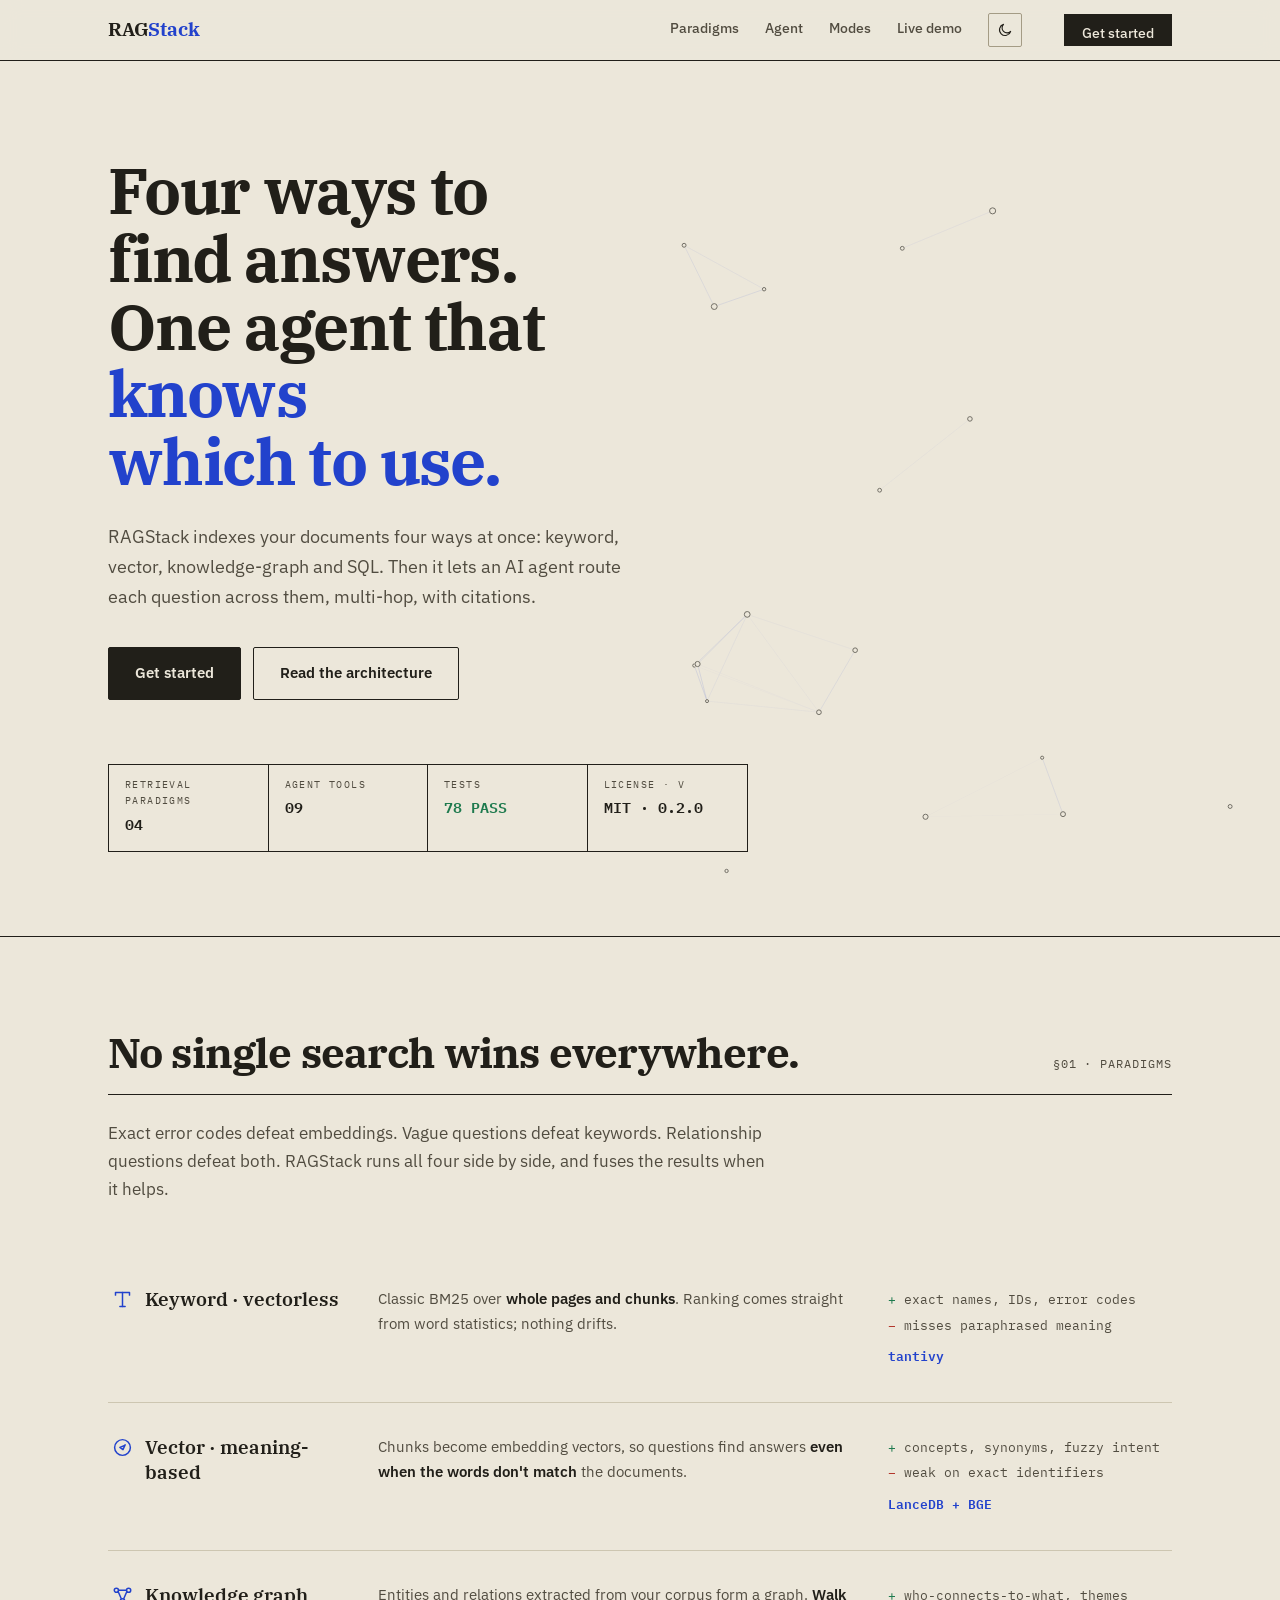
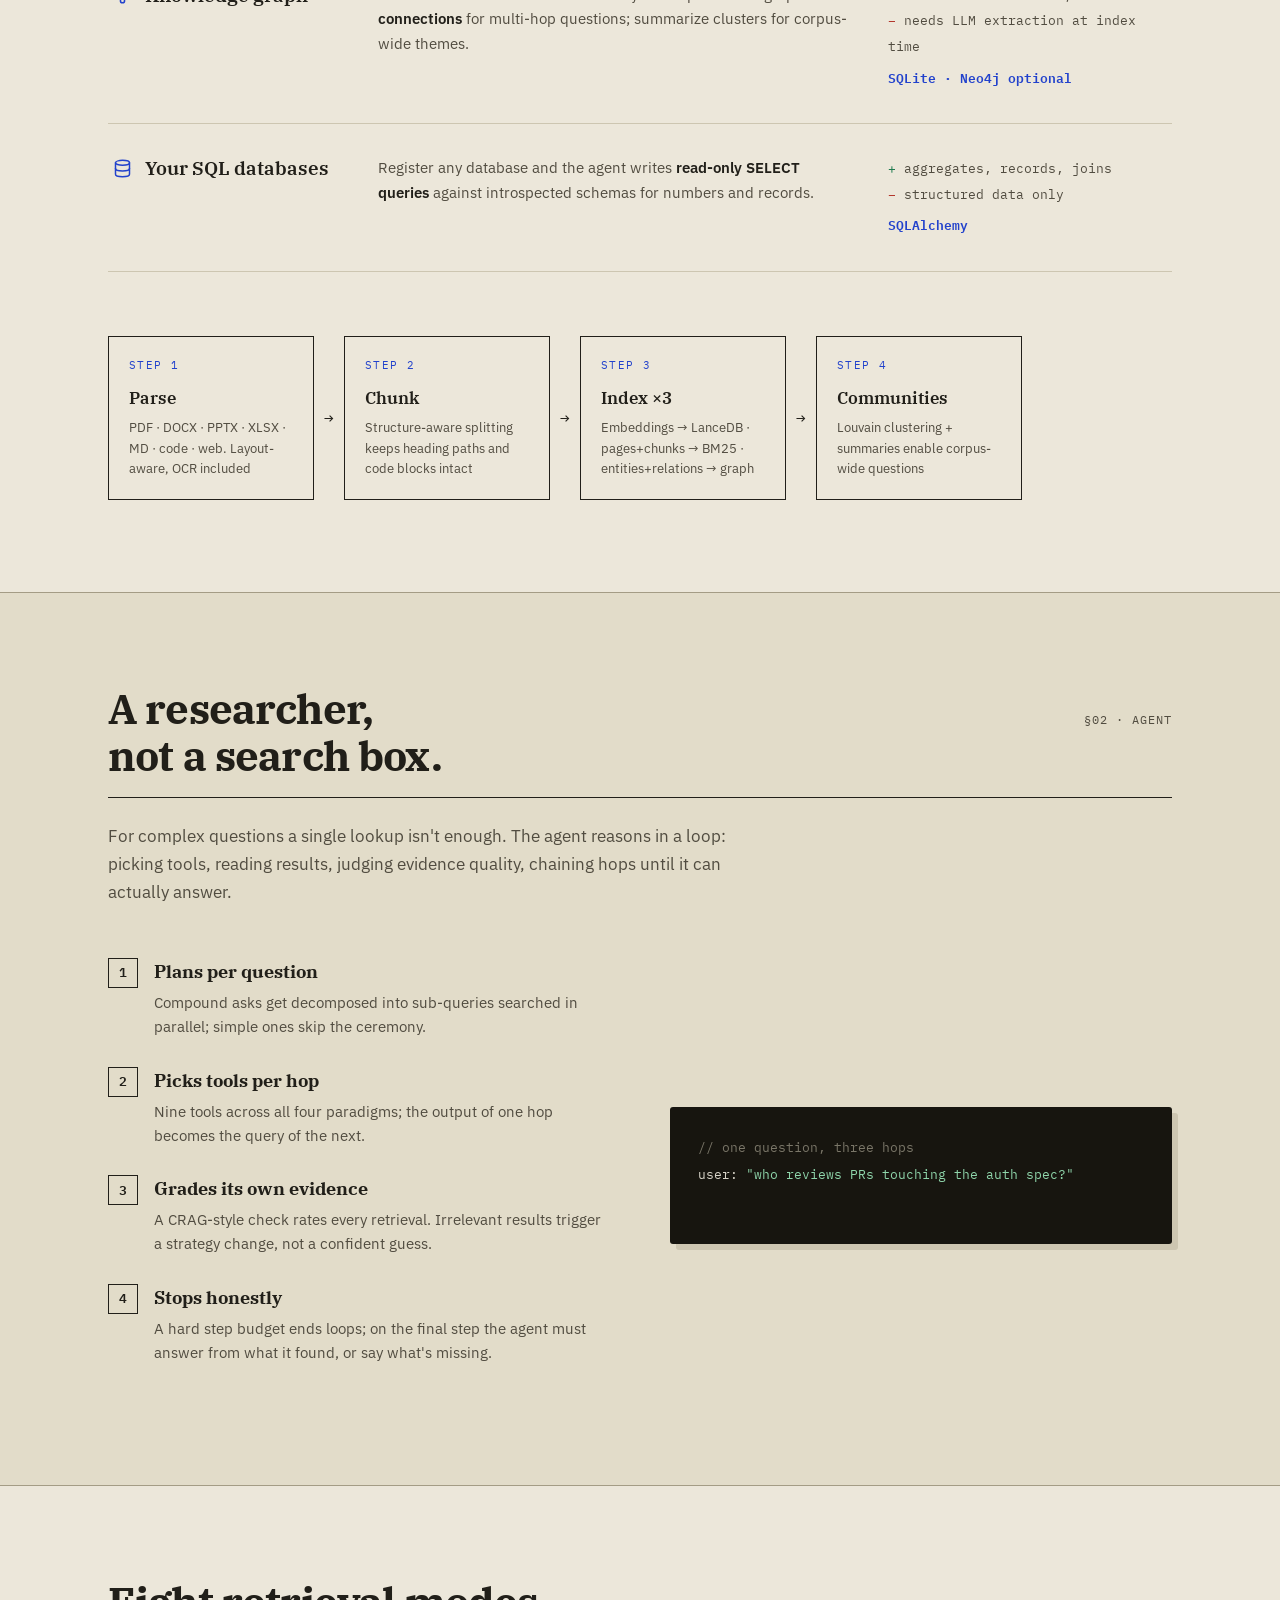
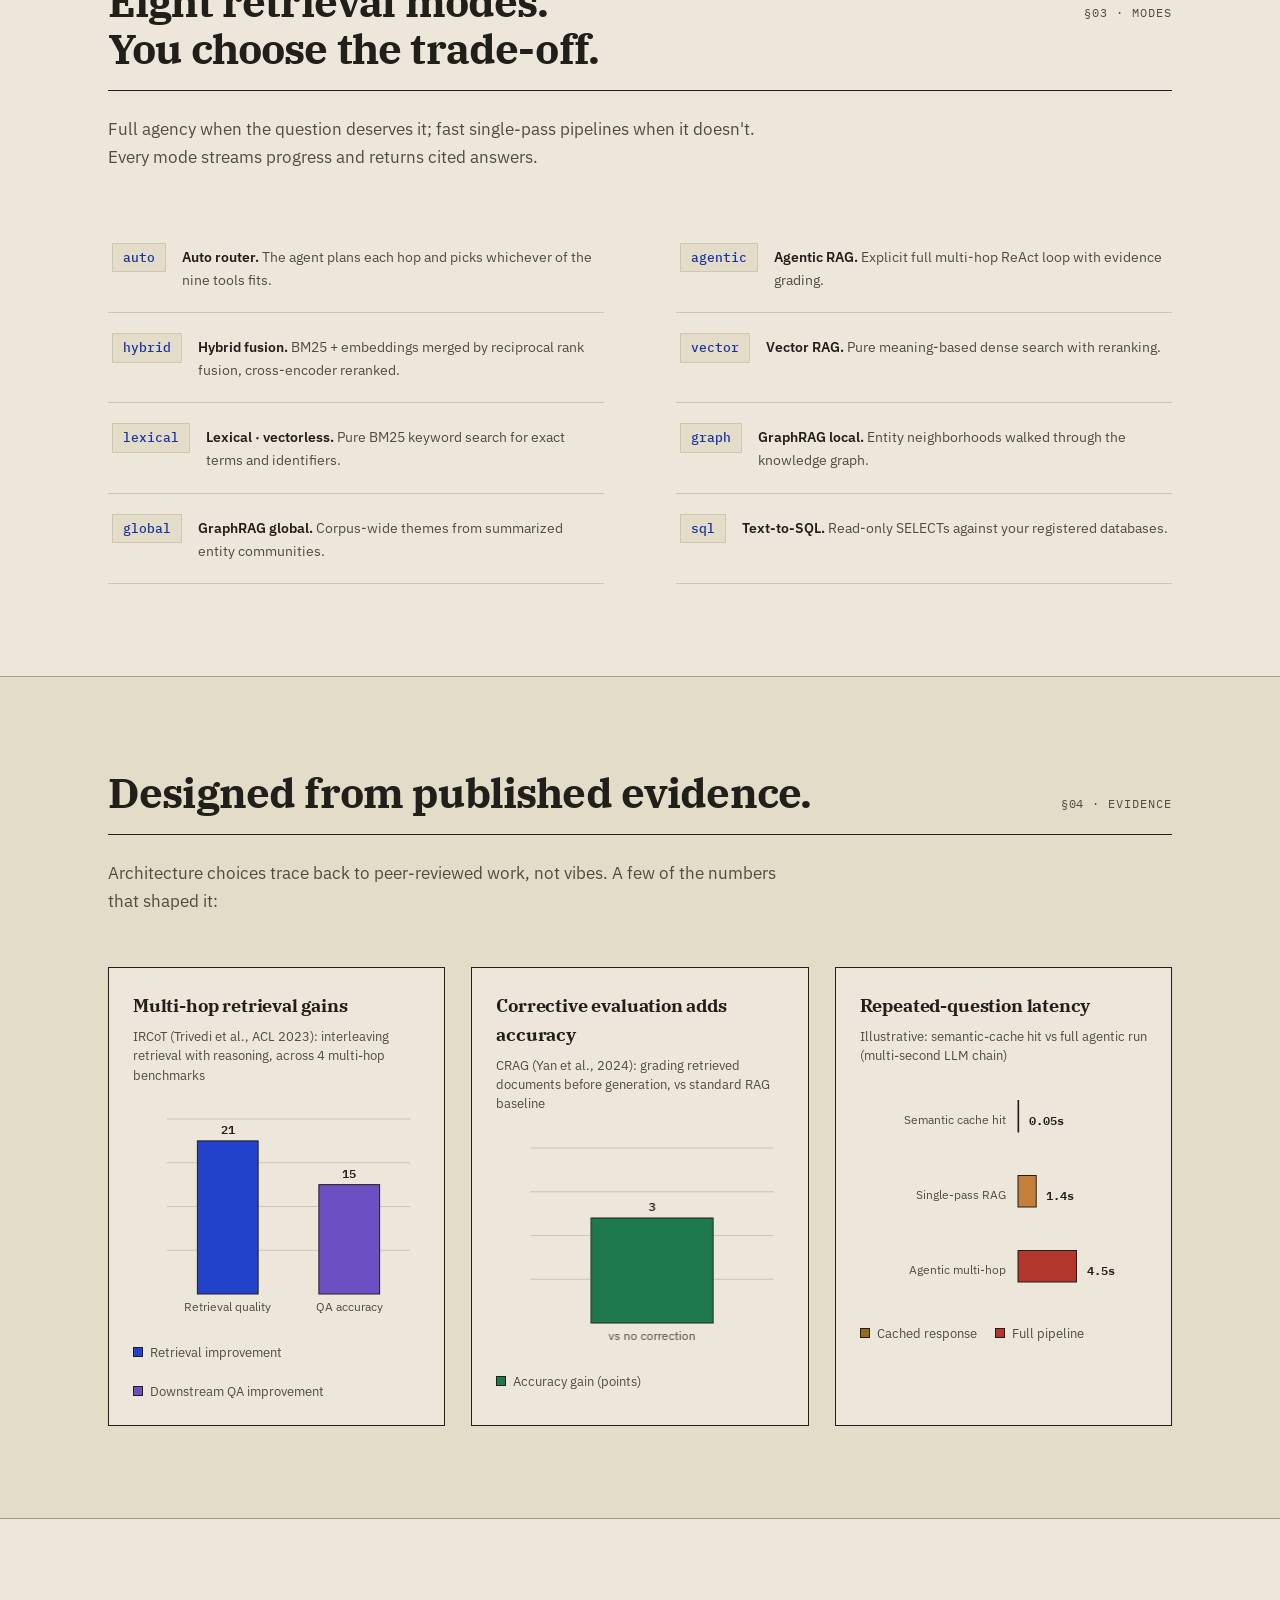
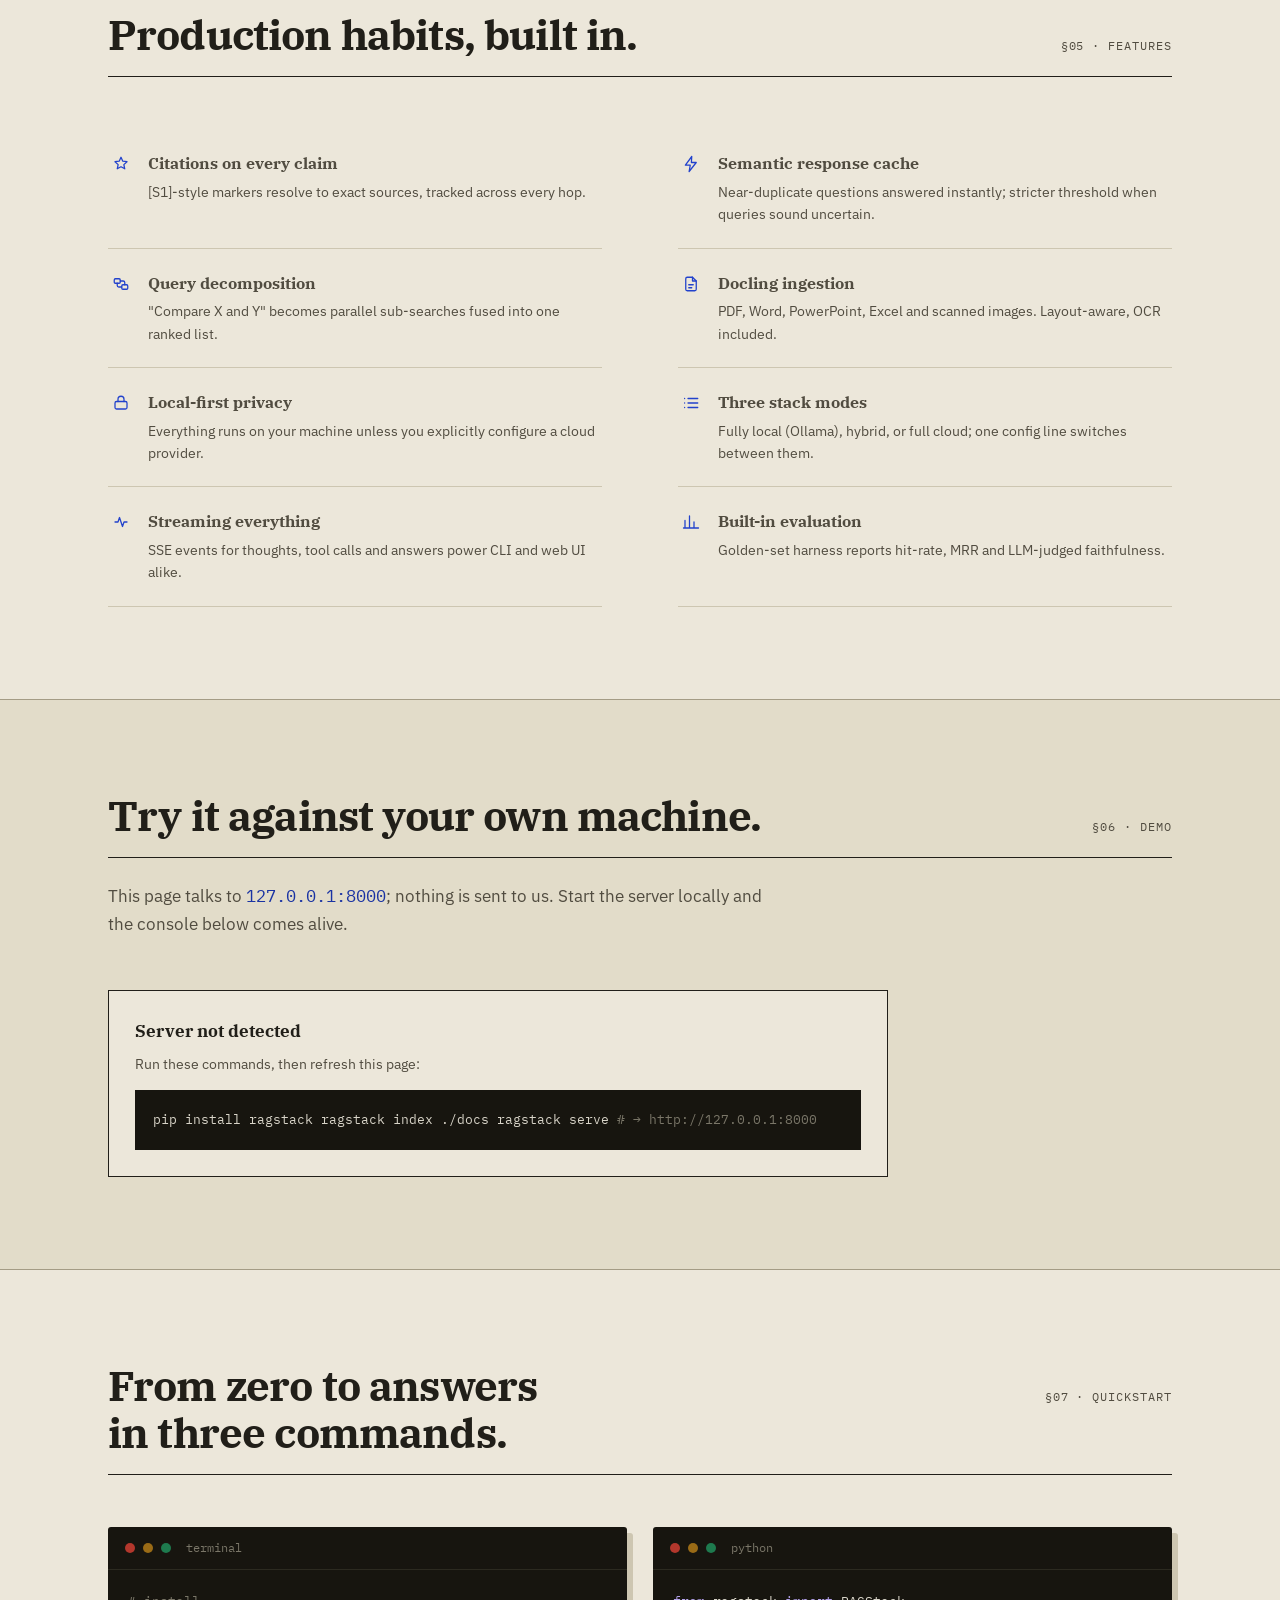
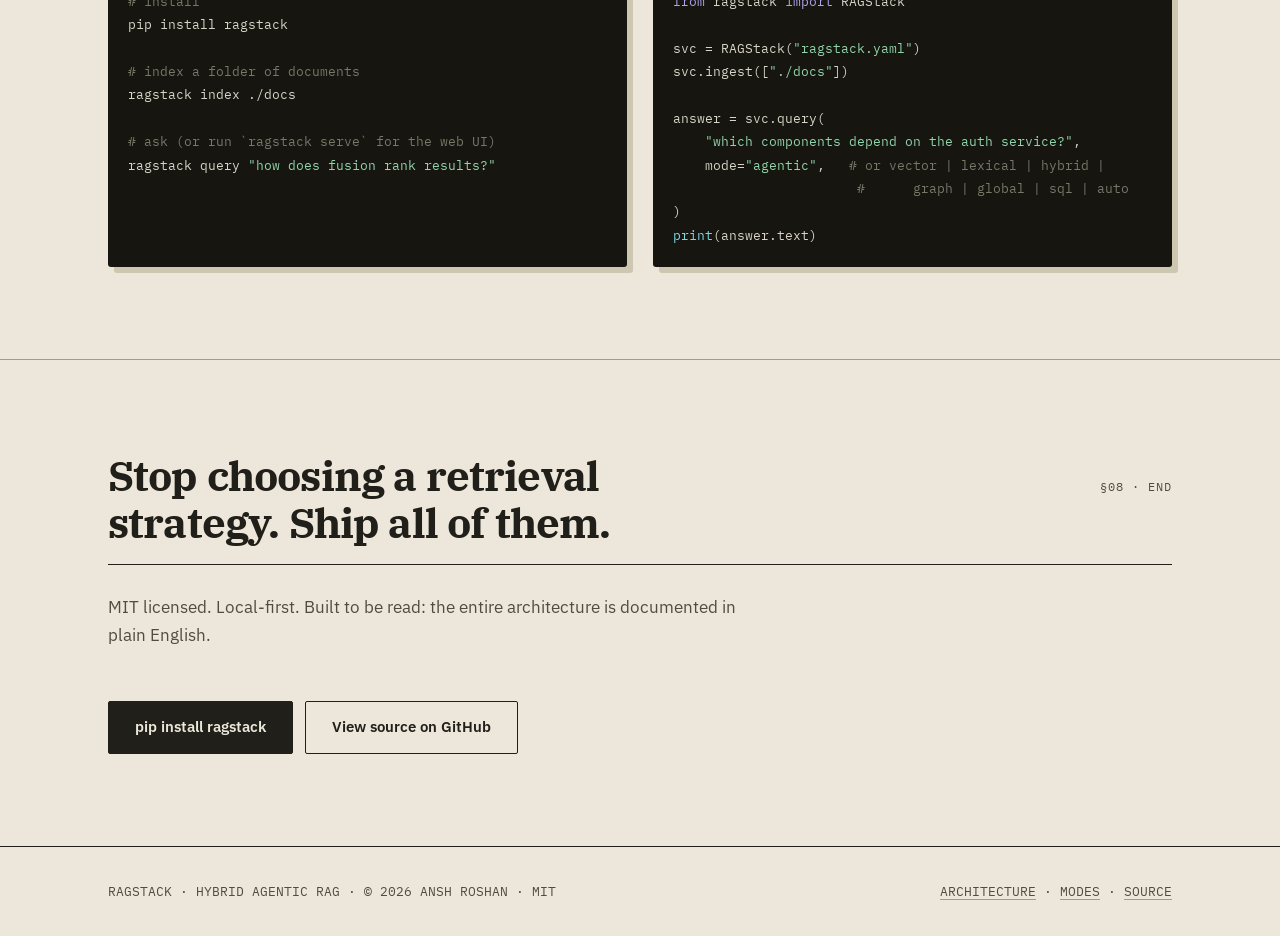
==== commit 6fa59d37: "0.3.0: conversation memory, CRAG strip refinement, watch mode, bench harness - ConversationMemory (S" ====
--- a/website/index.html
+++ b/website/index.html
@@ -5,24 +5,41 @@
 <meta name="viewport" content="width=device-width, initial-scale=1.0">
 <title>RAGStack — Hybrid Agentic RAG for Python</title>
 <meta name="description" content="RAGStack: one Python package combining vectorless keyword search, vector RAG, GraphRAG and text-to-SQL under a tool-calling agent. Local-first, MIT licensed.">
-<meta name="theme-color" content="#faf9f5">
+<meta name="theme-color" content="#ece7da">
 <link rel="preconnect" href="https://fonts.googleapis.com">
 <link rel="preconnect" href="https://fonts.gstatic.com" crossorigin>
 <link href="https://fonts.googleapis.com/css2?family=IBM+Plex+Serif:wght@500;600;700&family=IBM+Plex+Sans:wght@400;500;600&family=IBM+Plex+Mono:wght@400;500;600&display=swap" rel="stylesheet">
+<script>
+/* set theme before first paint to avoid a flash */
+document.documentElement.setAttribute('data-theme',
+  localStorage.getItem('ragstack-theme') ||
+  (matchMedia('(prefers-color-scheme: dark)').matches ? 'dark' : 'light'));
+</script>
 <style>
 :root{
-  --paper:#faf9f5; --paper2:#f2f0e9; --ink:#141310; --ink2:#454239;
-  --rule:#d8d4c8; --rule-strong:#b9b4a4;
+  /* light — warm editor paper (deliberately dim, never white) */
+  --paper:#ece7da; --paper2:#e2dcc9; --panel-dark:#17150f;
+  --ink:#211f19; --ink2:#514c40;
+  --rule:#cdc6b1; --rule-strong:#a49c85;
   --accent:#2242cc; --accent-ink:#1a33a3;
-  --green:#1e7a4e; --red:#b3372c; --amber:#9a6b16; --violet:#6d4fc4;
-  --panel-dark:#16150f;
+  --green:#1e7a4e; --red:#b3372c; --amber:#8f6514; --violet:#6d4fc4;
+  --nav-bg:#ece7dae6;
   --fd:'IBM Plex Serif',Georgia,serif;
   --fs:'IBM Plex Sans',system-ui,sans-serif;
   --fm:'IBM Plex Mono',ui-monospace,monospace;
 }
+[data-theme="dark"]{
+  /* dark — the same dossier at midnight: warm charcoal, bone ink */
+  --paper:#141310; --paper2:#1b1915; --panel-dark:#0d0c09;
+  --ink:#e7e2d4; --ink2:#a79f8b;
+  --rule:#333026; --rule-strong:#4d4738;
+  --accent:#8ba0ff; --accent-ink:#a5b4ff;
+  --green:#4ade80; --red:#f87171; --amber:#fbbf24; --violet:#b39ef7;
+  --nav-bg:#141310e6;
+}
 *{box-sizing:border-box;margin:0;padding:0}
 html{scroll-behavior:smooth}
-body{background:var(--paper);color:var(--ink);font-family:var(--fs);line-height:1.65;font-size:16px;overflow-x:hidden}
+body{background:var(--paper);color:var(--ink);font-family:var(--fs);line-height:1.65;font-size:16px;overflow-x:hidden;transition:background .25s ease,color .25s ease}
 ::selection{background:#2242cc26}
 ::caret{color:var(--accent)}
 ::-webkit-scrollbar{width:11px;height:11px}
@@ -33,13 +50,17 @@
 code{font-family:var(--fm)}
 
 /* ---------- nav ---------- */
-nav{position:sticky;top:0;z-index:100;background:#faf9f5ee;backdrop-filter:blur(10px);border-bottom:1px solid var(--ink)}
+nav{position:sticky;top:0;z-index:100;background:var(--nav-bg);backdrop-filter:blur(10px);border-bottom:1px solid var(--ink)}
 .nav-in{display:flex;align-items:center;height:60px}
 .brand{font-family:var(--fd);font-weight:700;font-size:19px;letter-spacing:-.01em;text-decoration:none;color:var(--ink)}
 .brand em{font-style:normal;color:var(--accent)}
 .nav-links{display:flex;gap:26px;margin-left:auto;align-items:center}
 .nav-links a{color:var(--ink2);text-decoration:none;font-size:14px;font-weight:500;border-bottom:1px solid transparent;padding-bottom:1px;transition:border-color .15s,color .15s}
 .nav-links a:hover{color:var(--ink);border-color:var(--ink)}
+#themeToggle{background:none;border:1px solid var(--rule-strong);color:var(--ink);width:34px;height:34px;border-radius:2px;cursor:pointer;display:flex;align-items:center;justify-content:center;margin-right:16px;padding:0}
+#themeToggle:hover{border-color:var(--ink);background:var(--paper2)}
+[data-theme="light"] .ic-sun{display:none}
+[data-theme="dark"] .ic-moon{display:none}
 .nav-cta{color:var(--paper)!important;background:var(--ink);padding:8px 18px;border-bottom:none!important;transition:background .15s!important}
 .nav-cta:hover{background:var(--accent)}
 @media(max-width:840px){.nav-links a:not(.nav-cta){display:none}}
@@ -184,6 +205,10 @@
     <a href="#agent">Agent</a>
     <a href="#modes">Modes</a>
     <a href="#demo">Live demo</a>
+    <button id="themeToggle" aria-label="Toggle light or dark theme" title="Toggle theme">
+      <svg class="ic-moon" width="16" height="16" viewBox="0 0 24 24" fill="none" stroke="currentColor" stroke-width="1.7" stroke-linecap="round" stroke-linejoin="round"><path d="M20.4 14.2A8.5 8.5 0 1 1 9.8 3.6a7 7 0 0 0 10.6 10.6z"/></svg>
+      <svg class="ic-sun" width="16" height="16" viewBox="0 0 24 24" fill="none" stroke="currentColor" stroke-width="1.7" stroke-linecap="round" stroke-linejoin="round"><circle cx="12" cy="12" r="4"/><path d="M12 2v2M12 20v2M4.9 4.9l1.4 1.4M17.7 17.7l1.4 1.4M2 12h2M20 12h2M4.9 19.1l1.4-1.4M17.7 6.3l1.4-1.4"/></svg>
+    </button>
     <a class="nav-cta" href="#quickstart">Get started</a>
   </div>
 </div></nav>
@@ -395,7 +420,25 @@
 </div></footer>
 
 <script>
-/* ============ hero network canvas: ink on paper ============ */
+/* ============ theme tokens for canvas drawing ============ */
+let THEME = {};
+function refreshThemeColors(){
+  const s = getComputedStyle(document.documentElement);
+  const get = n => s.getPropertyValue(n).trim();
+  THEME.paper = get('--paper');
+  THEME.ink   = get('--ink');
+  THEME.ink2  = get('--ink2');
+  THEME.rule  = get('--rule');
+  THEME.accent= get('--accent');
+}
+function hexRgb(hex){
+  hex = hex.replace('#','');
+  if (hex.length === 3) hex = hex.split('').map(c => c + c).join('');
+  return [parseInt(hex.slice(0,2),16), parseInt(hex.slice(2,4),16), parseInt(hex.slice(4,6),16)];
+}
+refreshThemeColors();
+
+/* ============ hero network canvas — ink on paper ============ */
 (function(){
   const cv=document.getElementById('netCanvas'),ctx=cv.getContext('2d');
   const reduced=matchMedia('(prefers-reduced-motion: reduce)').matches;
@@ -409,6 +452,7 @@
   function tick(){
     ctx.clearRect(0,0,W,H);
     const d=devicePixelRatio||1;
+    const [ar,ag,ab]=hexRgb(THEME.accent);
     for(const p of nodes){
       p.x+=p.vx;p.y+=p.vy;
       if(p.x<0||p.x>W)p.vx*=-1;if(p.y<0||p.y>H)p.vy*=-1;
@@ -417,12 +461,12 @@
     }
     for(let i=0;i<nodes.length;i++)for(let j=i+1;j<nodes.length;j++){
       const a=nodes[i],b=nodes[j],dist=Math.hypot(a.x-b.x,a.y-b.y),max=150*d;
-      if(dist<max){ctx.strokeStyle=`rgba(34,66,204,${(1-dist/max)*.3})`;ctx.lineWidth=d*.8;
+      if(dist<max){ctx.strokeStyle=`rgba(${ar},${ag},${ab},${(1-dist/max)*.32})`;ctx.lineWidth=d*.8;
         ctx.beginPath();ctx.moveTo(a.x,a.y);ctx.lineTo(b.x,b.y);ctx.stroke();}
     }
     for(const p of nodes){
-      ctx.fillStyle='#faf9f5';ctx.beginPath();ctx.arc(p.x,p.y,p.r+1.2*d,0,7);ctx.fill();
-      ctx.strokeStyle='#141310';ctx.lineWidth=d;ctx.beginPath();ctx.arc(p.x,p.y,p.r+.6*d,0,7);ctx.stroke();
+      ctx.fillStyle=THEME.paper;ctx.beginPath();ctx.arc(p.x,p.y,p.r+1.2*d,0,7);ctx.fill();
+      ctx.strokeStyle=THEME.ink;ctx.lineWidth=d;ctx.beginPath();ctx.arc(p.x,p.y,p.r+.6*d,0,7);ctx.stroke();
     }
     if(!reduced)requestAnimationFrame(tick);
   }tick();
@@ -474,7 +518,18 @@
  `<div class="mode-row reveal"><code>${m.id}</code><p><b>${m.label}.</b> ${m.desc}</p></div>`).join('');
 document.querySelectorAll('.mode-row').forEach(el=>io.observe(el));
 
-/* ============ charts (hand-drawn canvas, ink on paper) ============ */
+/* ============ charts (hand-drawn canvas, theme-aware) ============ */
+const CHART_DEFS = {
+  chartIrcot: () => barChart(document.getElementById('chartIrcot'),{bars:[
+    {label:'Retrieval quality',value:21,color:THEME.accent},
+    {label:'QA accuracy',value:15,color:'#6d4fc4'}],max:24}),
+  chartCrag: () => barChart(document.getElementById('chartCrag'),{bars:[
+    {label:'vs no correction',value:3,color:'#1e7a4e'}],max:5}),
+  chartCache: () => hbarChart(document.getElementById('chartCache'),{bars:[
+    {label:'Semantic cache hit',value:0.05,color:'#9a6b16'},
+    {label:'Single-pass RAG',value:1.4,color:'#c47f3a'},
+    {label:'Agentic multi-hop',value:4.5,color:'#b3372c'}],max:5,suffix:'s'}),
+};
 function barChart(canvas,{bars,max,suffix=''}){
   const dpr=devicePixelRatio||1,w=canvas.offsetWidth,h=canvas.offsetHeight;
   canvas.width=w*dpr;canvas.height=h*dpr;const c=canvas.getContext('2d');c.scale(dpr,dpr);
@@ -483,16 +538,16 @@
   function frame(t){
     const p=Math.min((t-t0)/DUR,1),ease=1-Math.pow(1-p,3);
     c.clearRect(0,0,w,h);
-    c.strokeStyle='#d8d4c8';c.lineWidth=1;
+    c.strokeStyle=THEME.rule;c.lineWidth=1;
     [0.25,0.5,0.75,1].forEach(f=>{const y=pad.t+ih*(1-f);c.beginPath();c.moveTo(pad.l,y);c.lineTo(w-pad.r,y);c.stroke();});
     bars.forEach((b,i)=>{
       const bw=(iw/bars.length)*.5,x=pad.l+(iw/bars.length)*i+(iw/bars.length-bw)/2;
       const bh=(b.value/max)*ih*ease,y=pad.t+ih-bh;
       c.fillStyle=b.color;c.fillRect(x,y,bw,bh);
-      c.strokeStyle='#141310';c.strokeRect(x,y,bw,bh);
-      c.fillStyle='#141310';c.textAlign='center';c.font='600 12px IBM Plex Mono';
+      c.strokeStyle=THEME.ink;c.strokeRect(x,y,bw,bh);
+      c.fillStyle=THEME.ink;c.textAlign='center';c.font='600 12px IBM Plex Mono';
       c.fillText((Math.round(b.value*10)/10)+suffix,x+bw/2,y-7);
-      c.fillStyle='#454239';c.font='11.5px IBM Plex Sans';
+      c.fillStyle=THEME.ink2;c.font='11.5px IBM Plex Sans';
       const words=b.label.split(' ');let line='',ly=pad.t+ih+17;
       words.forEach(word=>{
         const test=line?line+' '+word:word;
@@ -501,7 +556,7 @@
       });
       if(line)c.fillText(line,x+bw/2,ly);
     });
-    if(p<1)requestAnimationFrame(frame);
+    if(p<1)requestAnimationFrame(frame);else CHARTS_DONE.add(canvas.id);
   }
   requestAnimationFrame(frame);
 }
@@ -514,32 +569,37 @@
     c.clearRect(0,0,w,h);
     bars.forEach((b,i)=>{
       const y=i*rowH+rowH*.22,bh=rowH*.42;
-      c.font='12px IBM Plex Sans';c.fillStyle='#454239';c.textAlign='right';
+      c.font='12px IBM Plex Sans';c.fillStyle=THEME.ink2;c.textAlign='right';
       c.fillText(b.label,padL-12,y+bh*.75);
       const bw=((w-padL-64)*(b.value/max))*ease;
       c.fillStyle=b.color;c.fillRect(padL,y,bw,bh);
-      c.strokeStyle='#141310';c.strokeRect(padL,y,bw,bh);
-      c.fillStyle='#141310';c.textAlign='left';c.font='600 12px IBM Plex Mono';
+      c.strokeStyle=THEME.ink;c.strokeRect(padL,y,bw,bh);
+      c.fillStyle=THEME.ink;c.textAlign='left';c.font='600 12px IBM Plex Mono';
       c.fillText(b.value+suffix,padL+bw+10,y+bh*.78);
     });
-    if(p<1)requestAnimationFrame(frame);
+    if(p<1)requestAnimationFrame(frame);else CHARTS_DONE.add(canvas.id);
   }
   requestAnimationFrame(frame);
 }
+const CHARTS_DONE = new Set();
+function redrawCharts(){ refreshThemeColors(); for (const fn of Object.values(CHART_DEFS)) fn(); }
 const cio2=new IntersectionObserver(es=>es.forEach(e=>{
   if(!e.isIntersecting)return;cio2.unobserve(e.target);
-  const cv=e.target,id=cv.id;
-  if(id==='chartIrcot')barChart(cv,{bars:[
-    {label:'Retrieval quality',value:21,color:'#2242cc'},
-    {label:'QA accuracy',value:15,color:'#6d4fc4'}],max:24});
-  else if(id==='chartCrag')barChart(cv,{bars:[
-    {label:'vs no correction',value:3,color:'#1e7a4e'}],max:5});
-  else if(id==='chartCache')hbarChart(cv,{bars:[
-    {label:'Semantic cache hit',value:0.05,color:'#9a6b16'},
-    {label:'Single-pass RAG',value:1.4,color:'#c47f3a'},
-    {label:'Agentic multi-hop',value:4.5,color:'#b3372c'}],max:5,suffix:'s'});
+  if(!CHARTS_DONE.has(e.target.id)) CHART_DEFS[e.target.id]();
 }),{threshold:.35});
 ['chartIrcot','chartCrag','chartCache'].forEach(id=>cio2.observe(document.getElementById(id)));
+
+/* ============ theme toggle ============ */
+document.getElementById('themeToggle').addEventListener('click',()=>{
+  const next = document.documentElement.getAttribute('data-theme')==='dark' ? 'light' : 'dark';
+  document.documentElement.setAttribute('data-theme',next);
+  localStorage.setItem('ragstack-theme',next);
+  const m=document.querySelector('meta[name="theme-color"]');
+  if(m) m.content = getComputedStyle(document.documentElement).getPropertyValue('--paper').trim();
+  refreshThemeColors();
+  for (const id of Object.keys(CHART_DEFS)) CHARTS_DONE.delete(id);
+  CHART_DEFS.chartIrcot();CHART_DEFS.chartCrag();CHART_DEFS.chartCache();
+});
 
 /* ============ live demo: detect local server, stream SSE chat ============ */
 (function(){
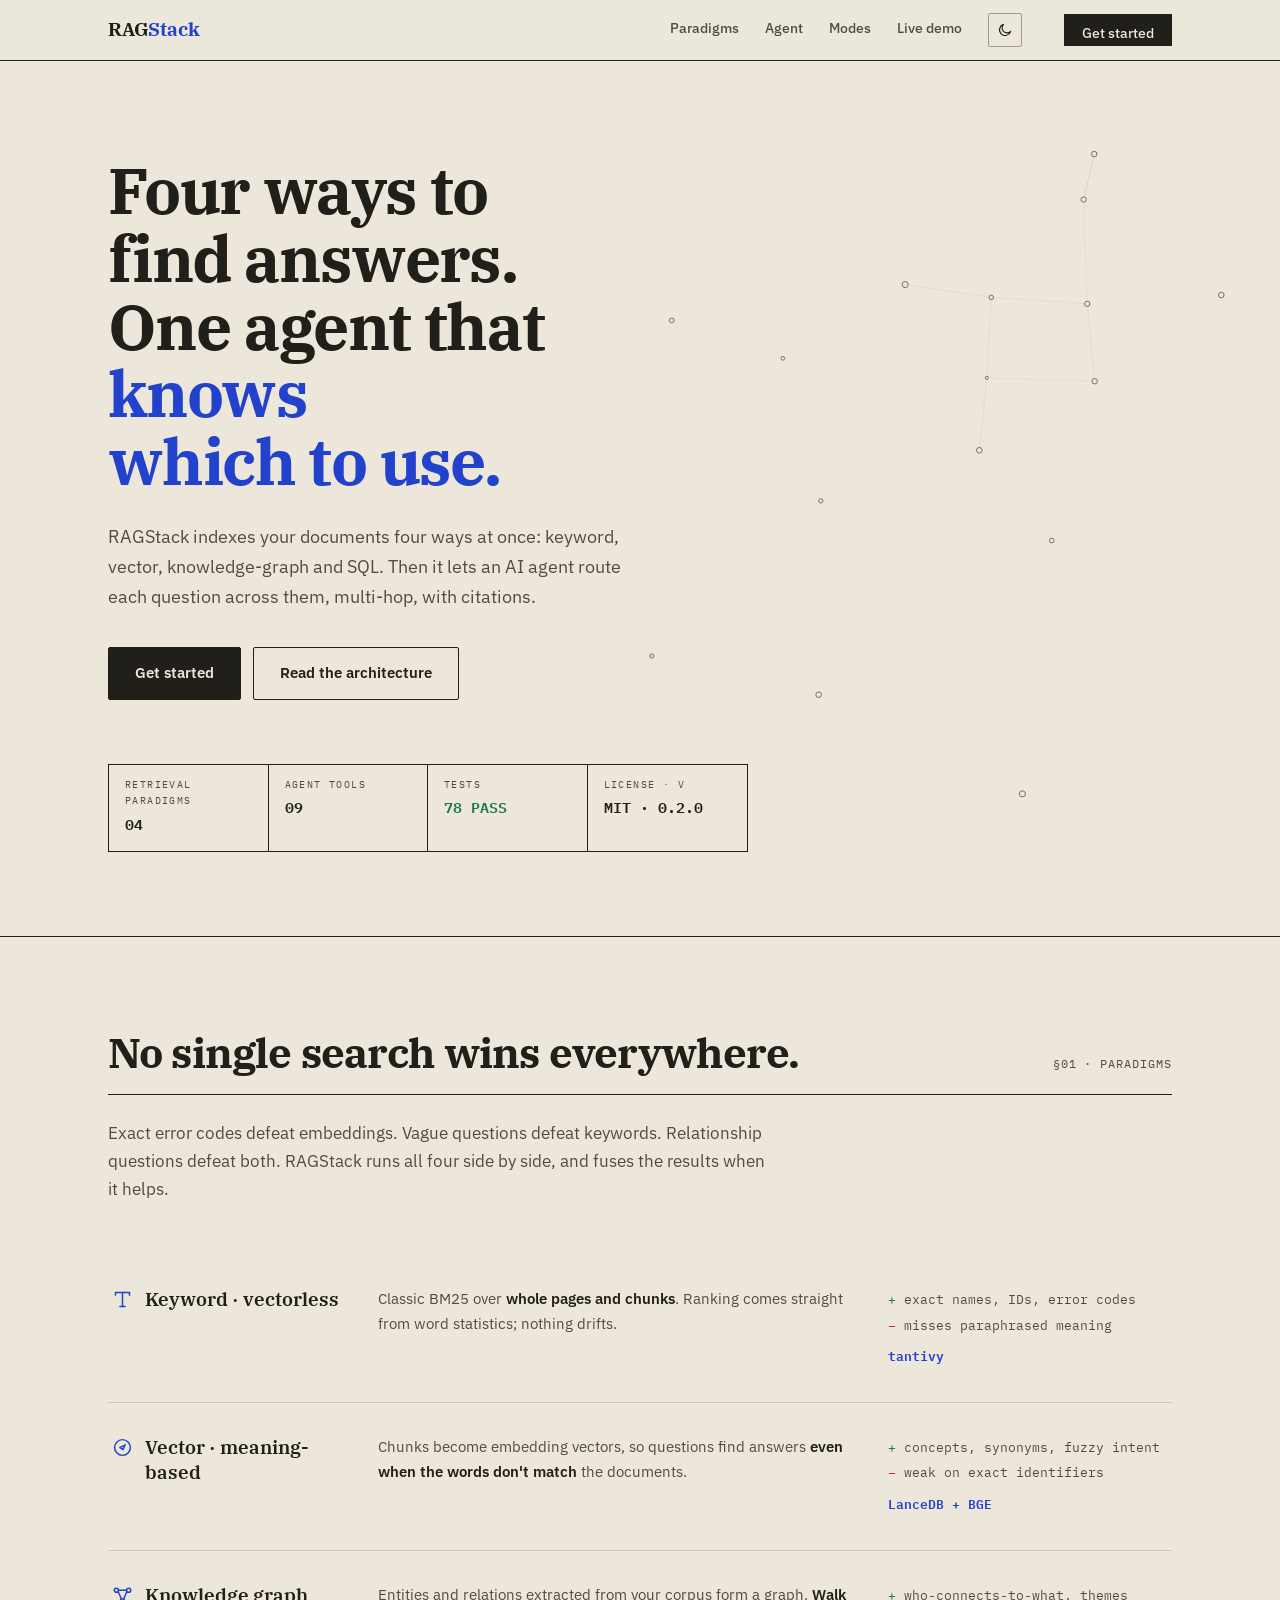
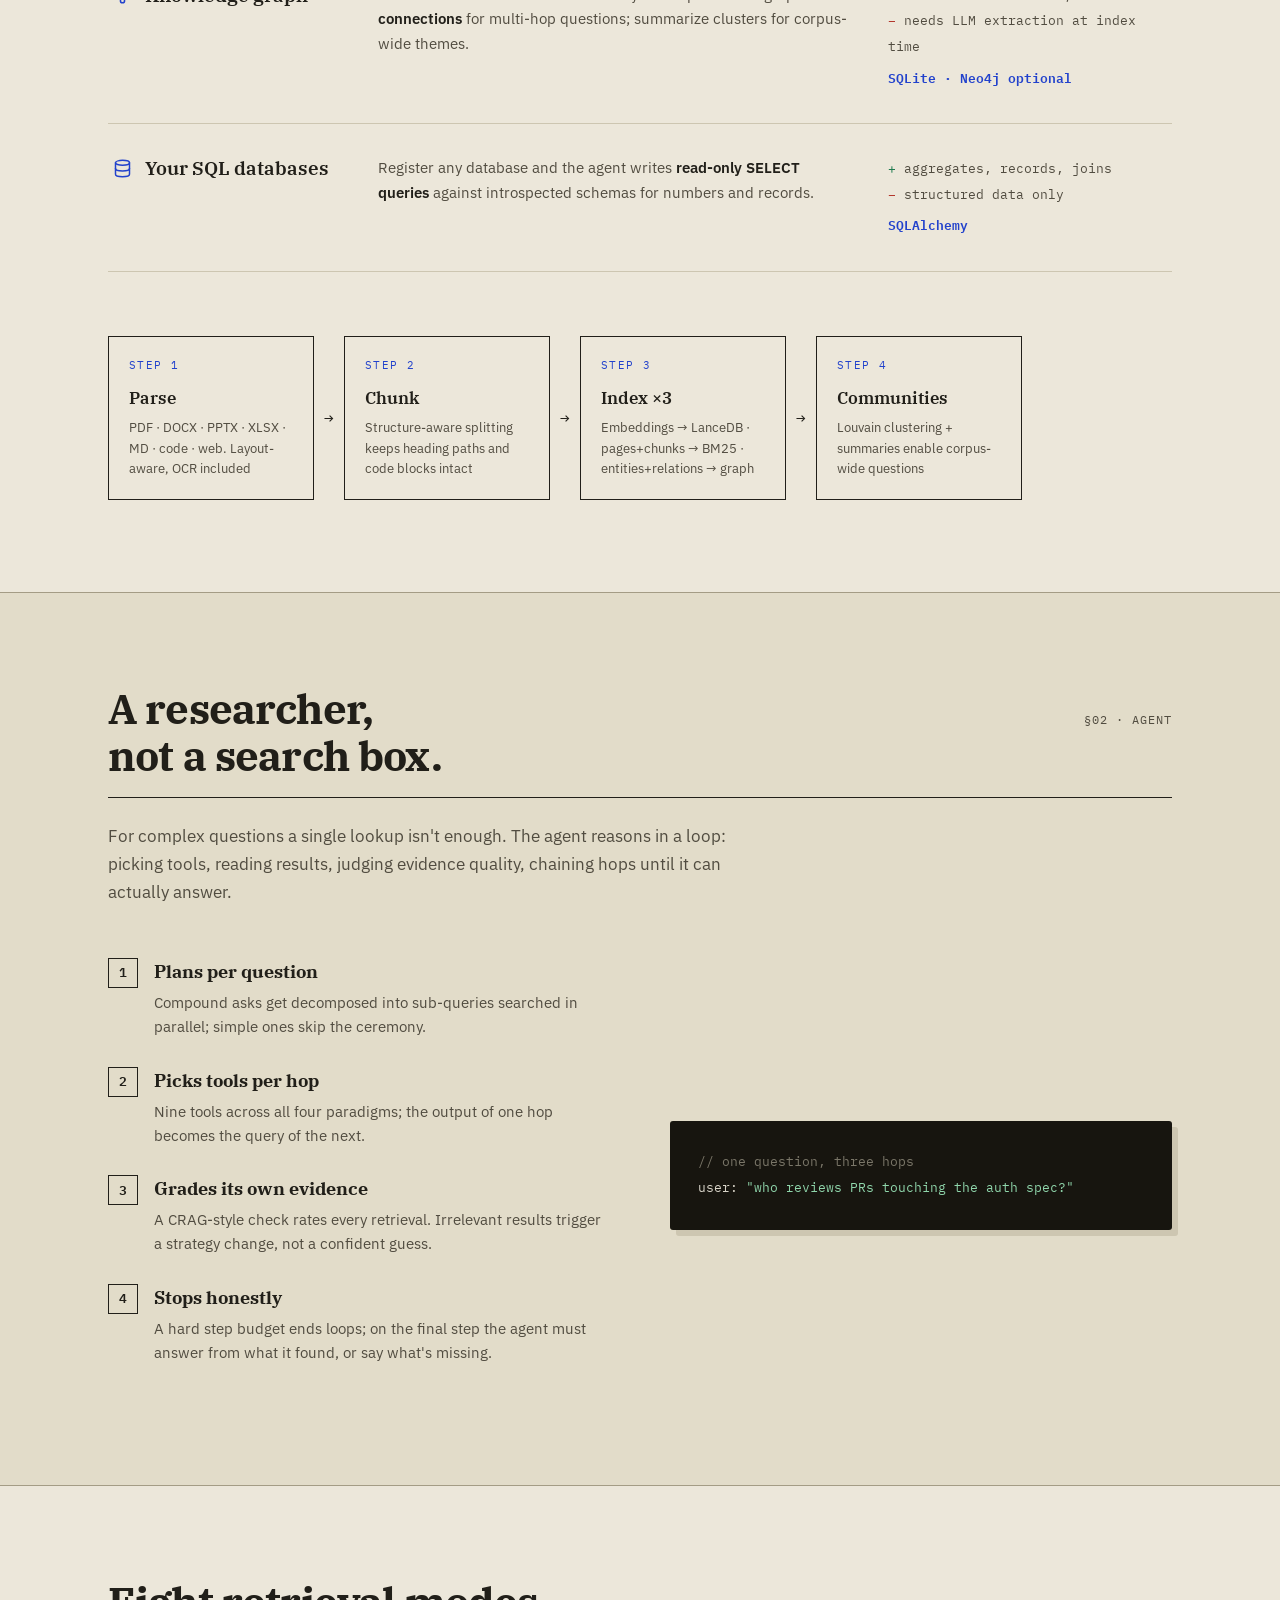
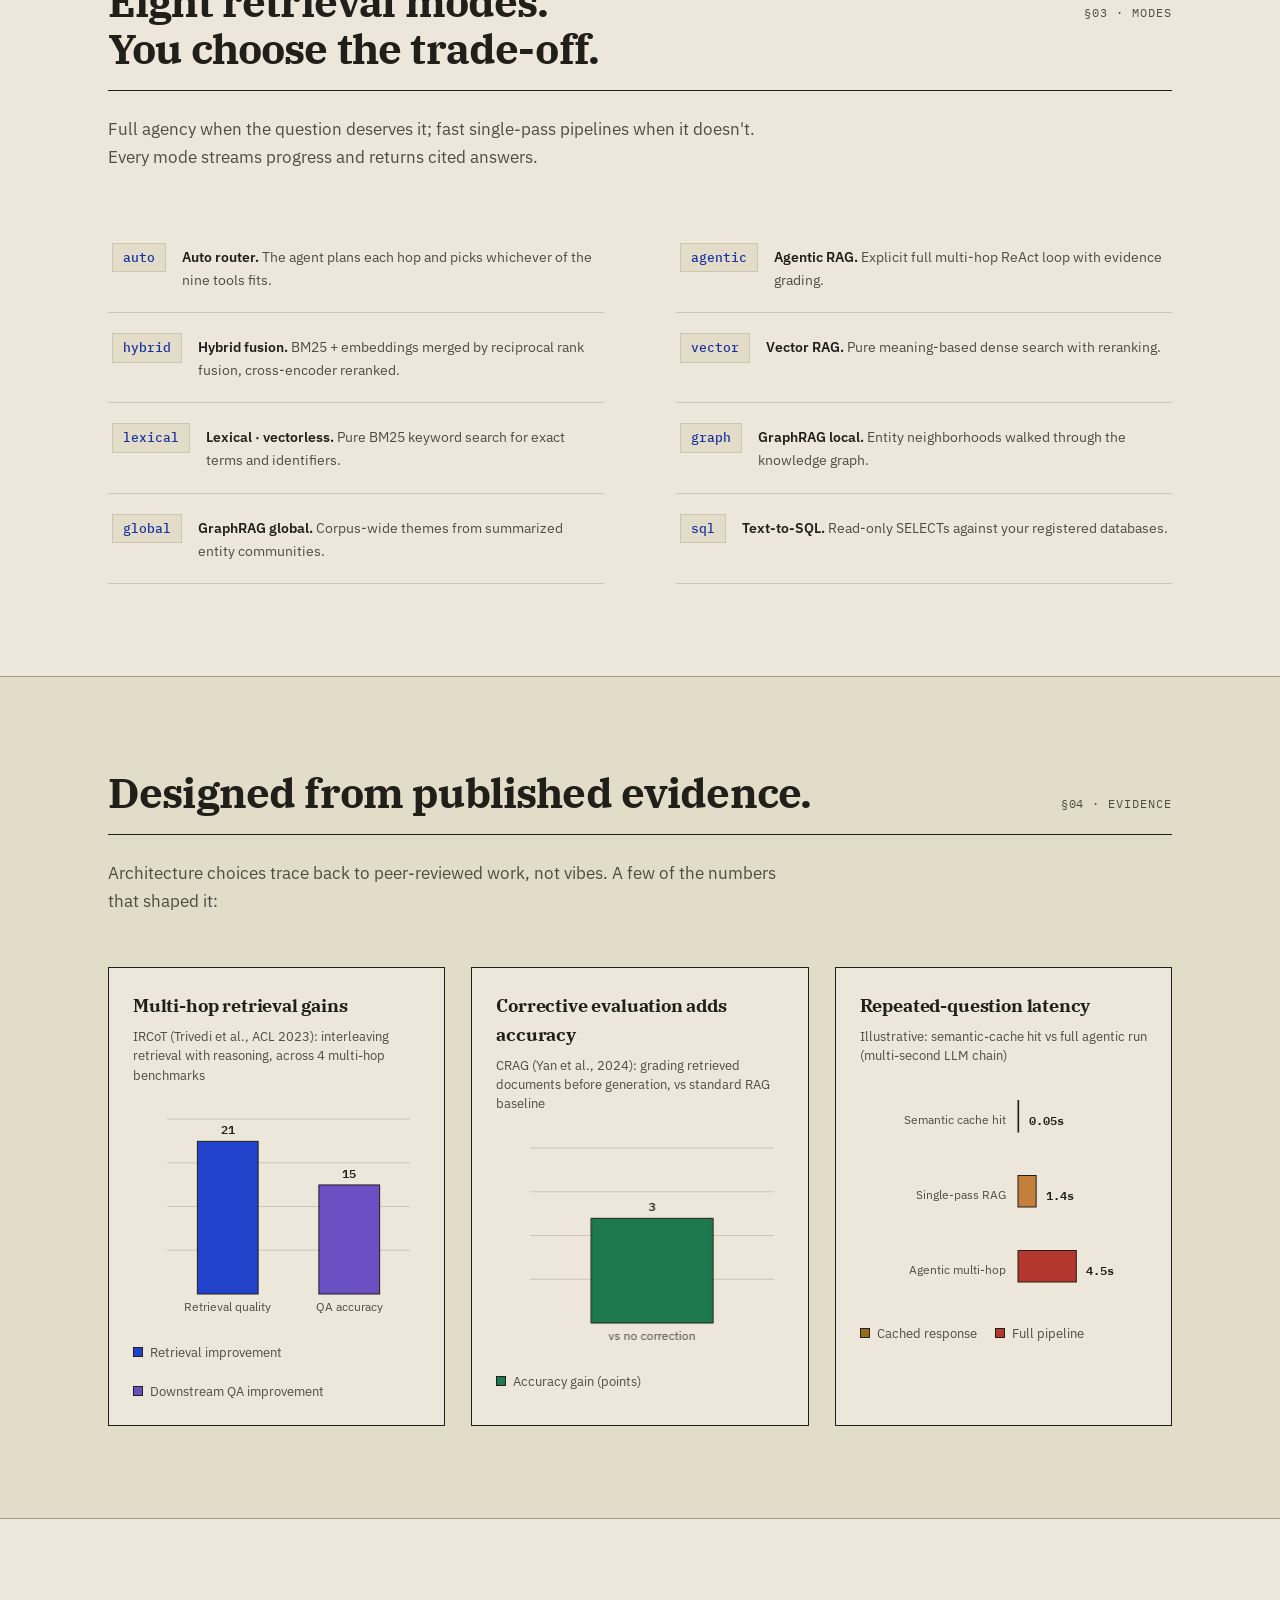
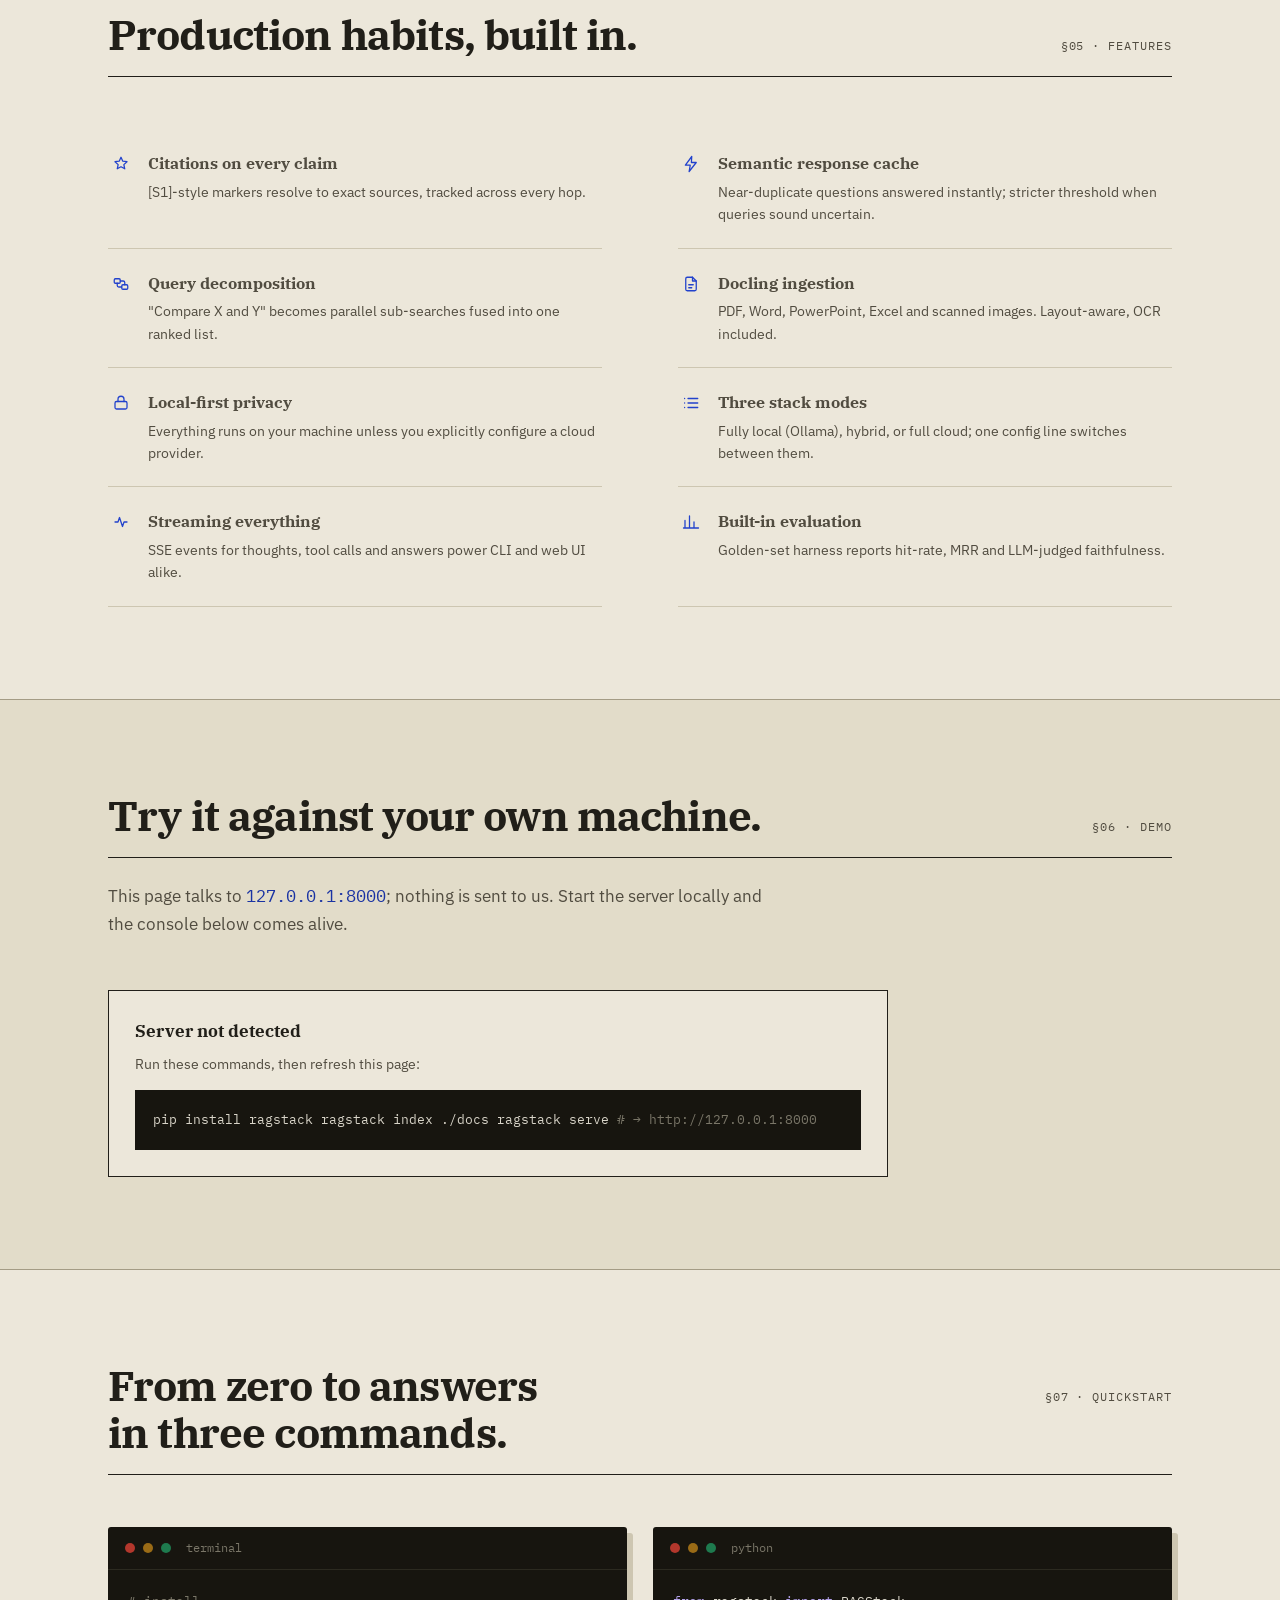
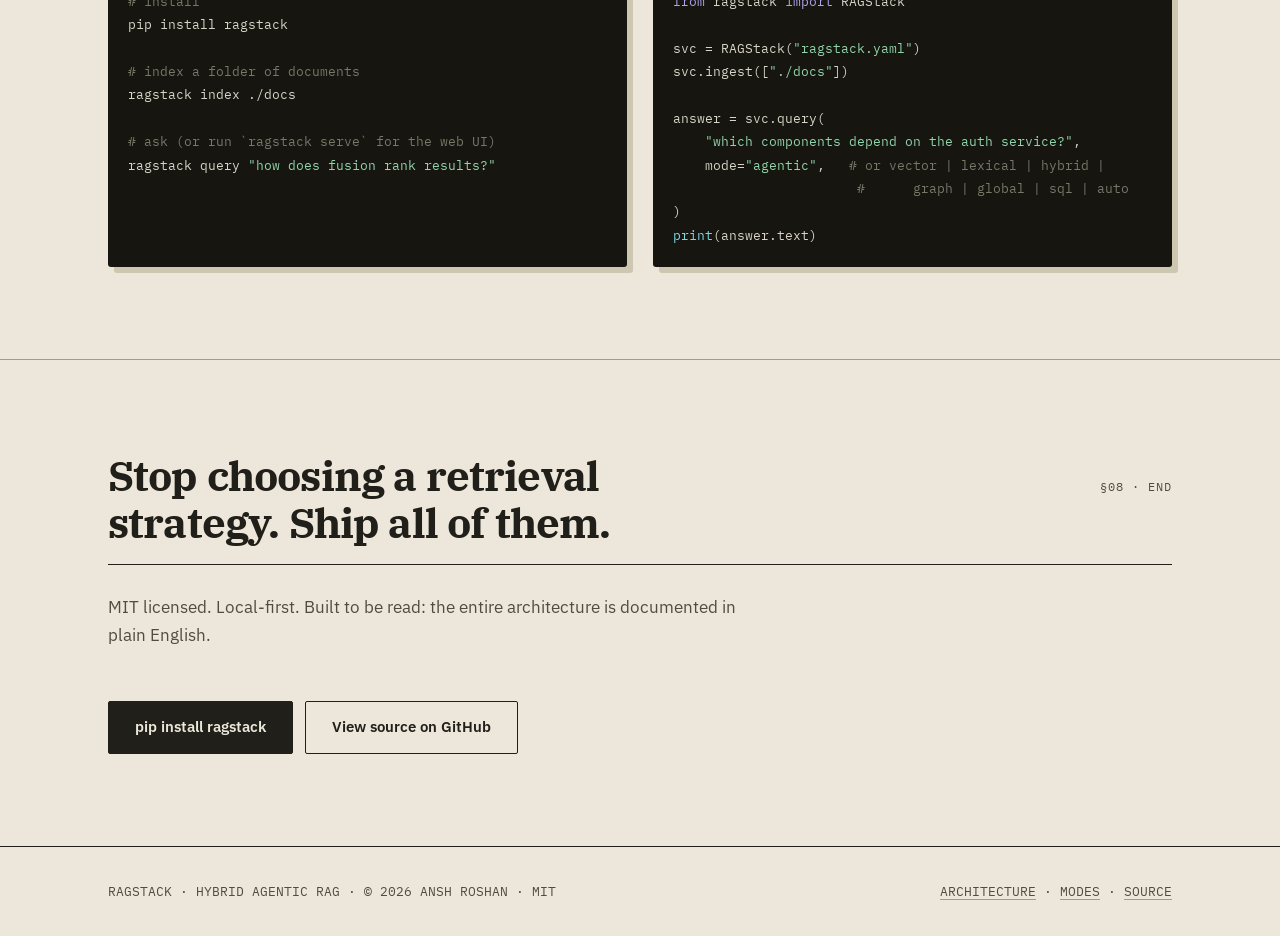
==== commit a0228a68: "0.4.0: cross-session recall, API auth, Docker deployment - RecallStore: answered Q&A embedded into a" ====
--- a/website/index.html
+++ b/website/index.html
@@ -1,4 +1,4 @@
-﻿<!DOCTYPE html>
+<!DOCTYPE html>
 <html lang="en">
 <head>
 <meta charset="UTF-8">
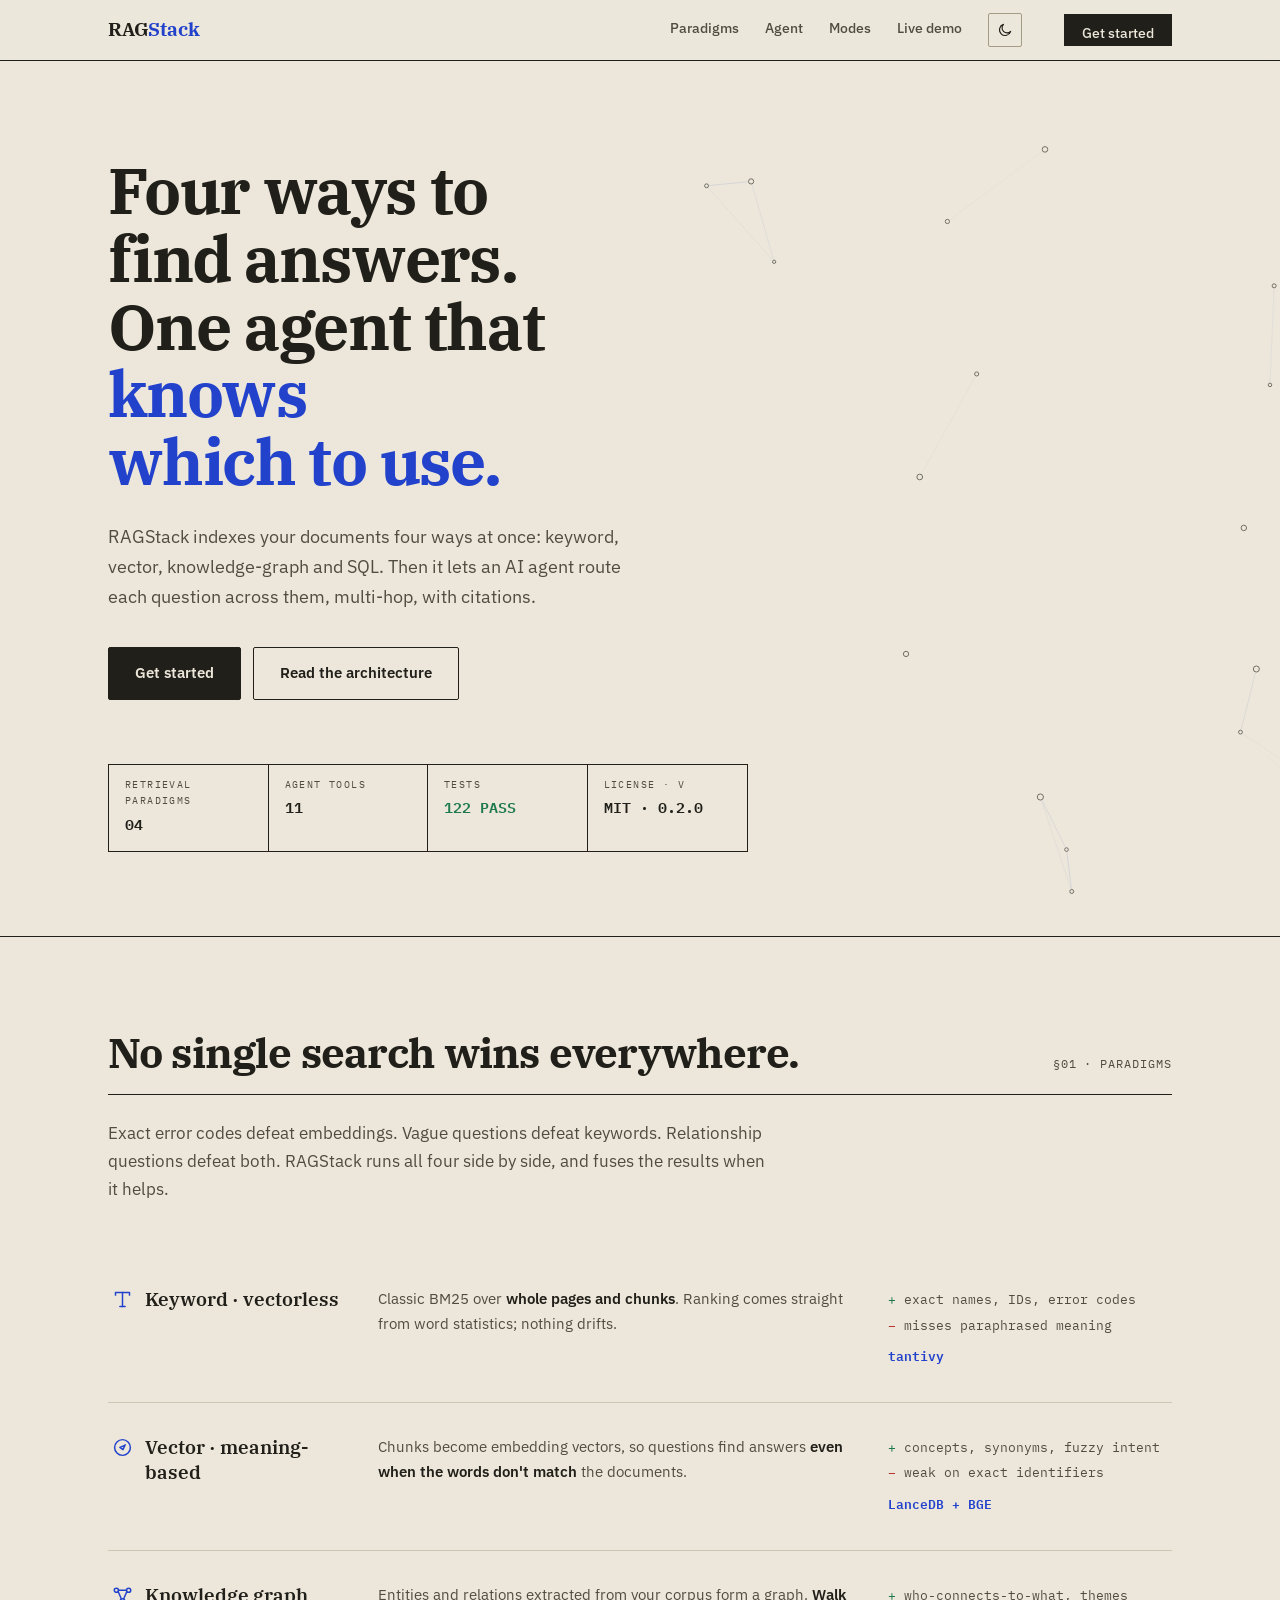
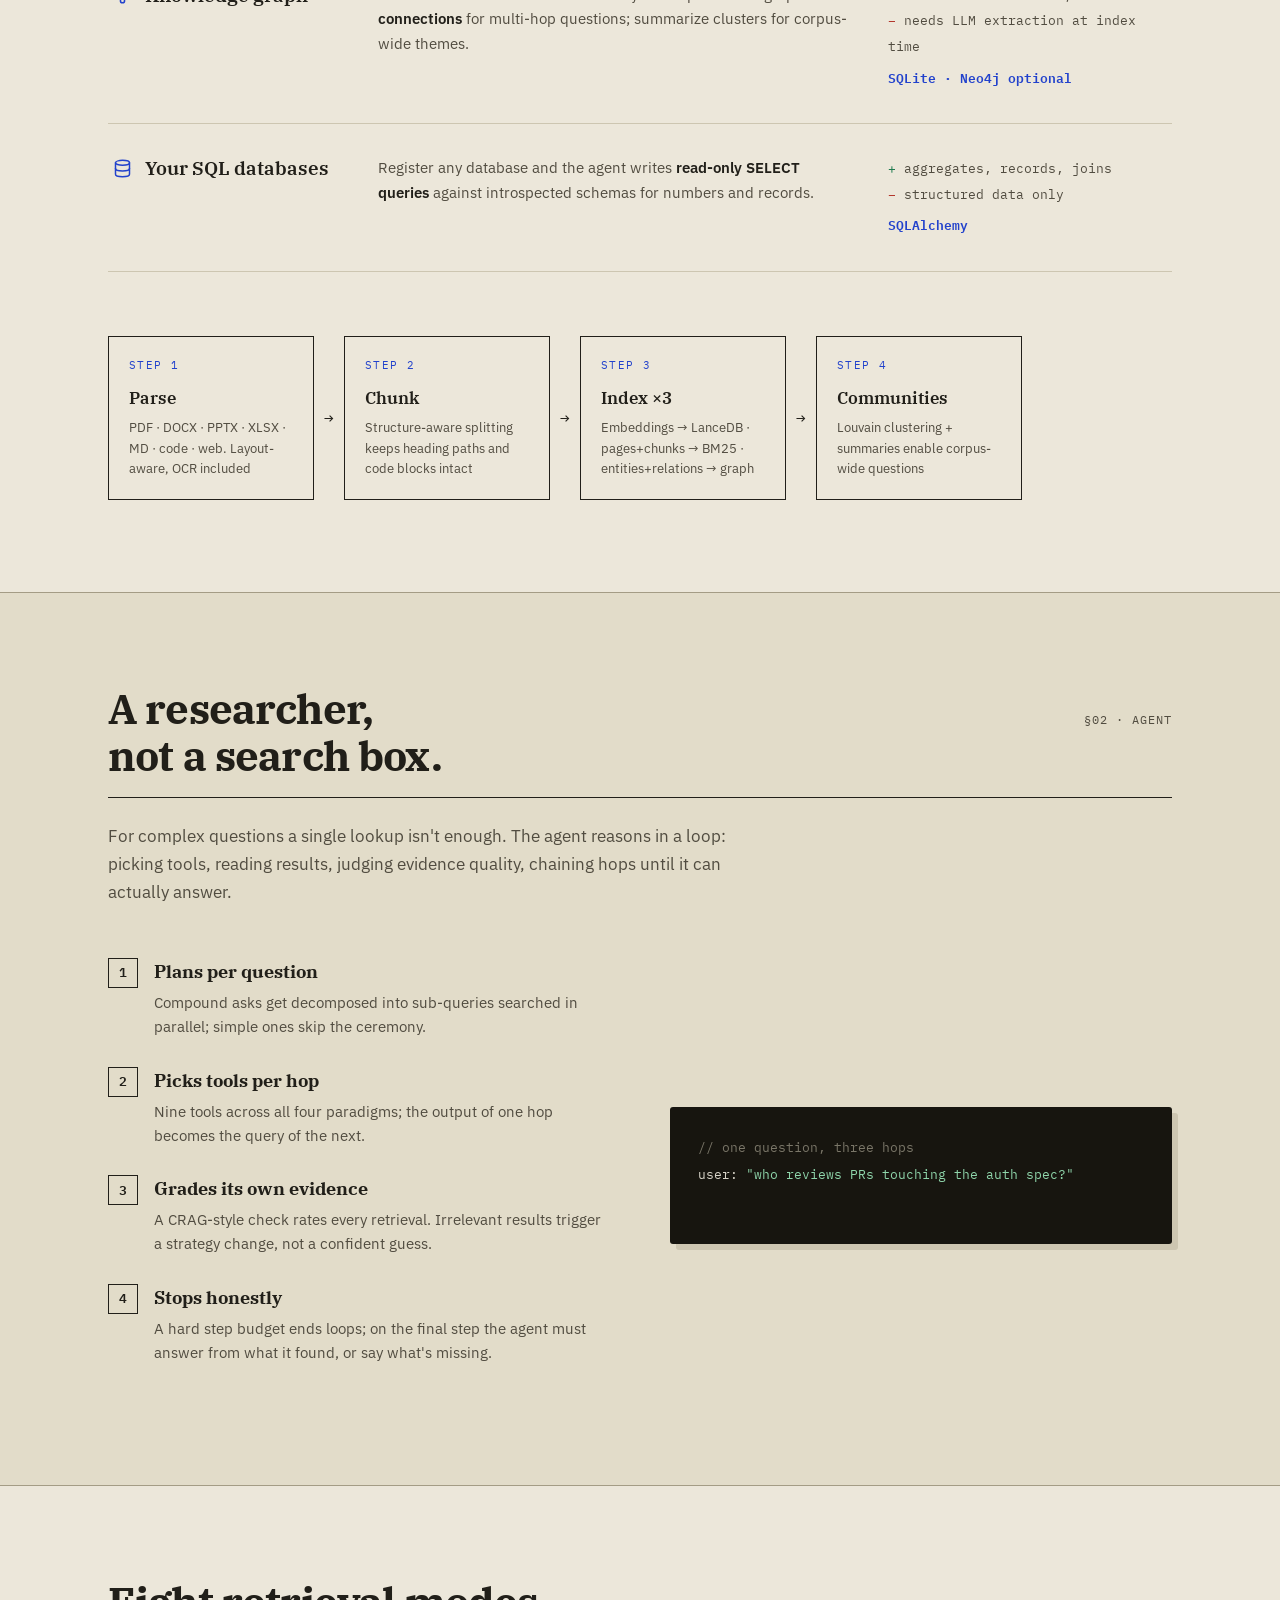
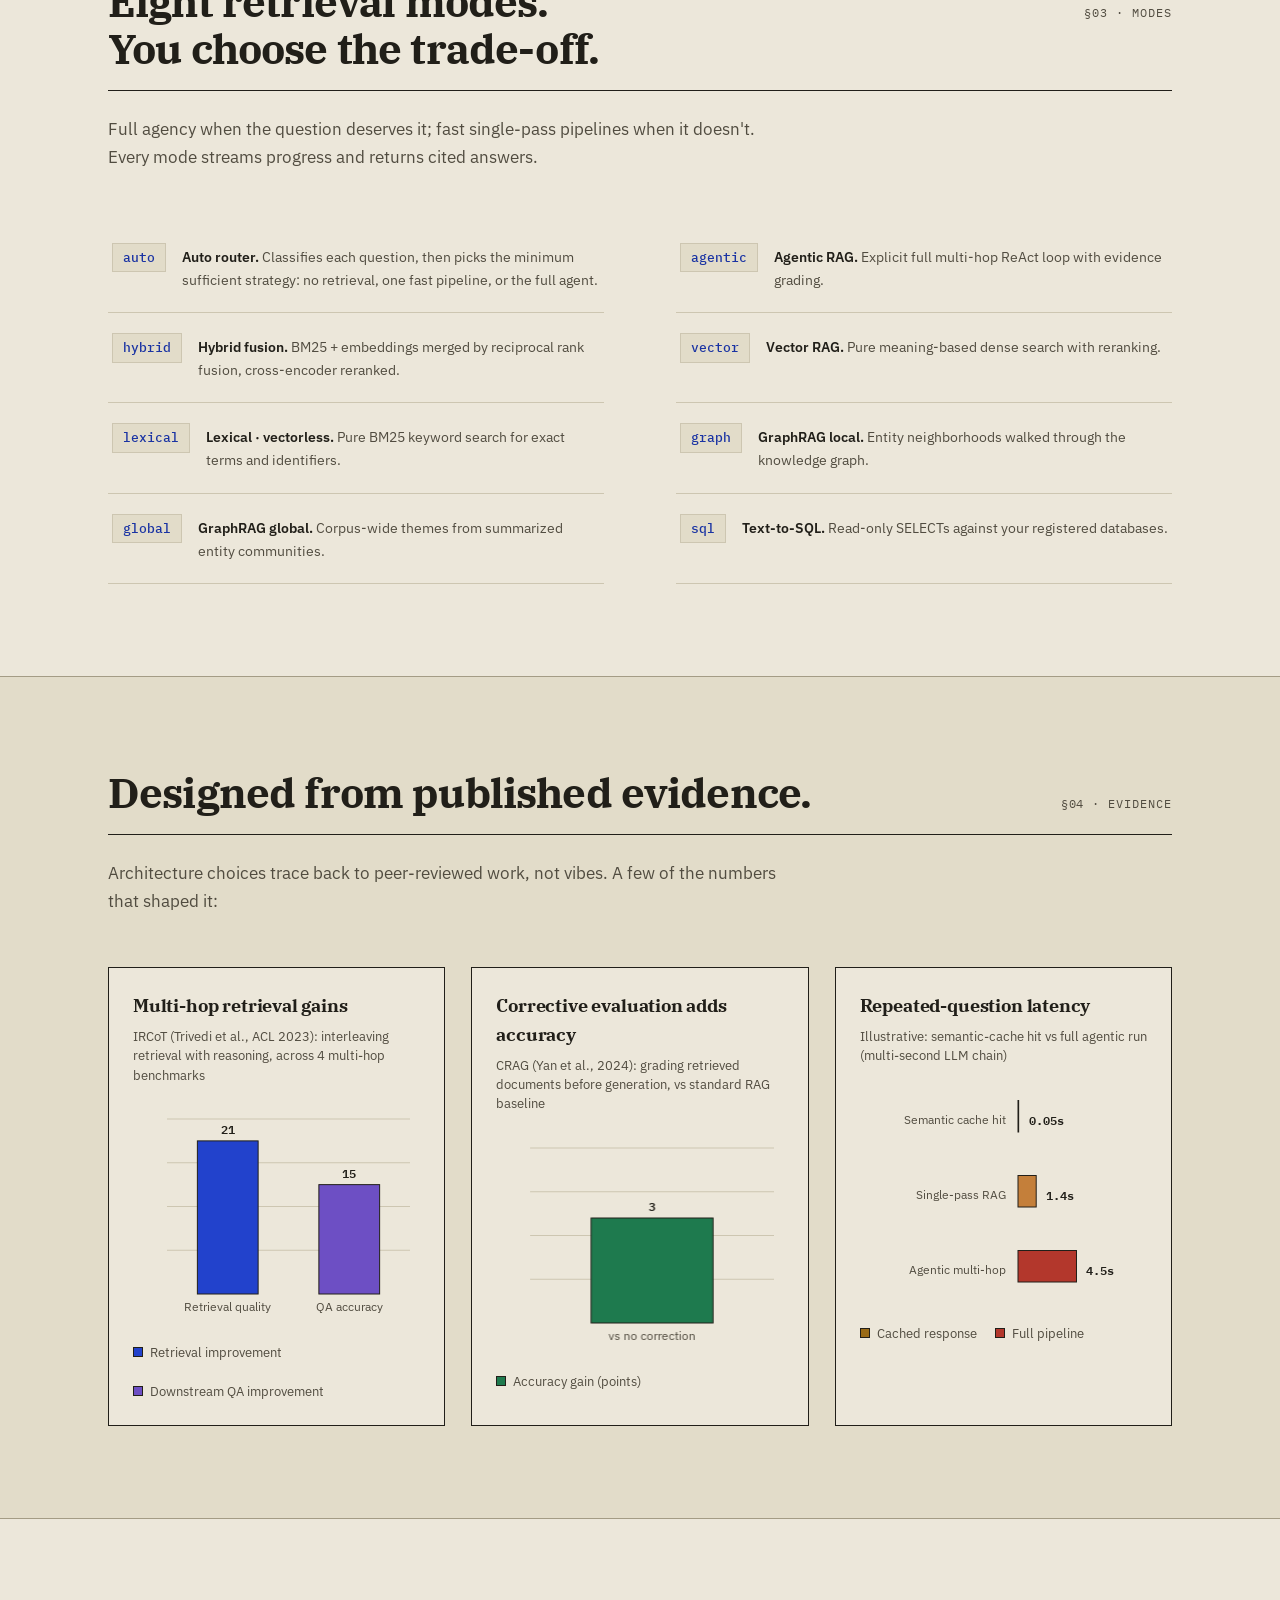
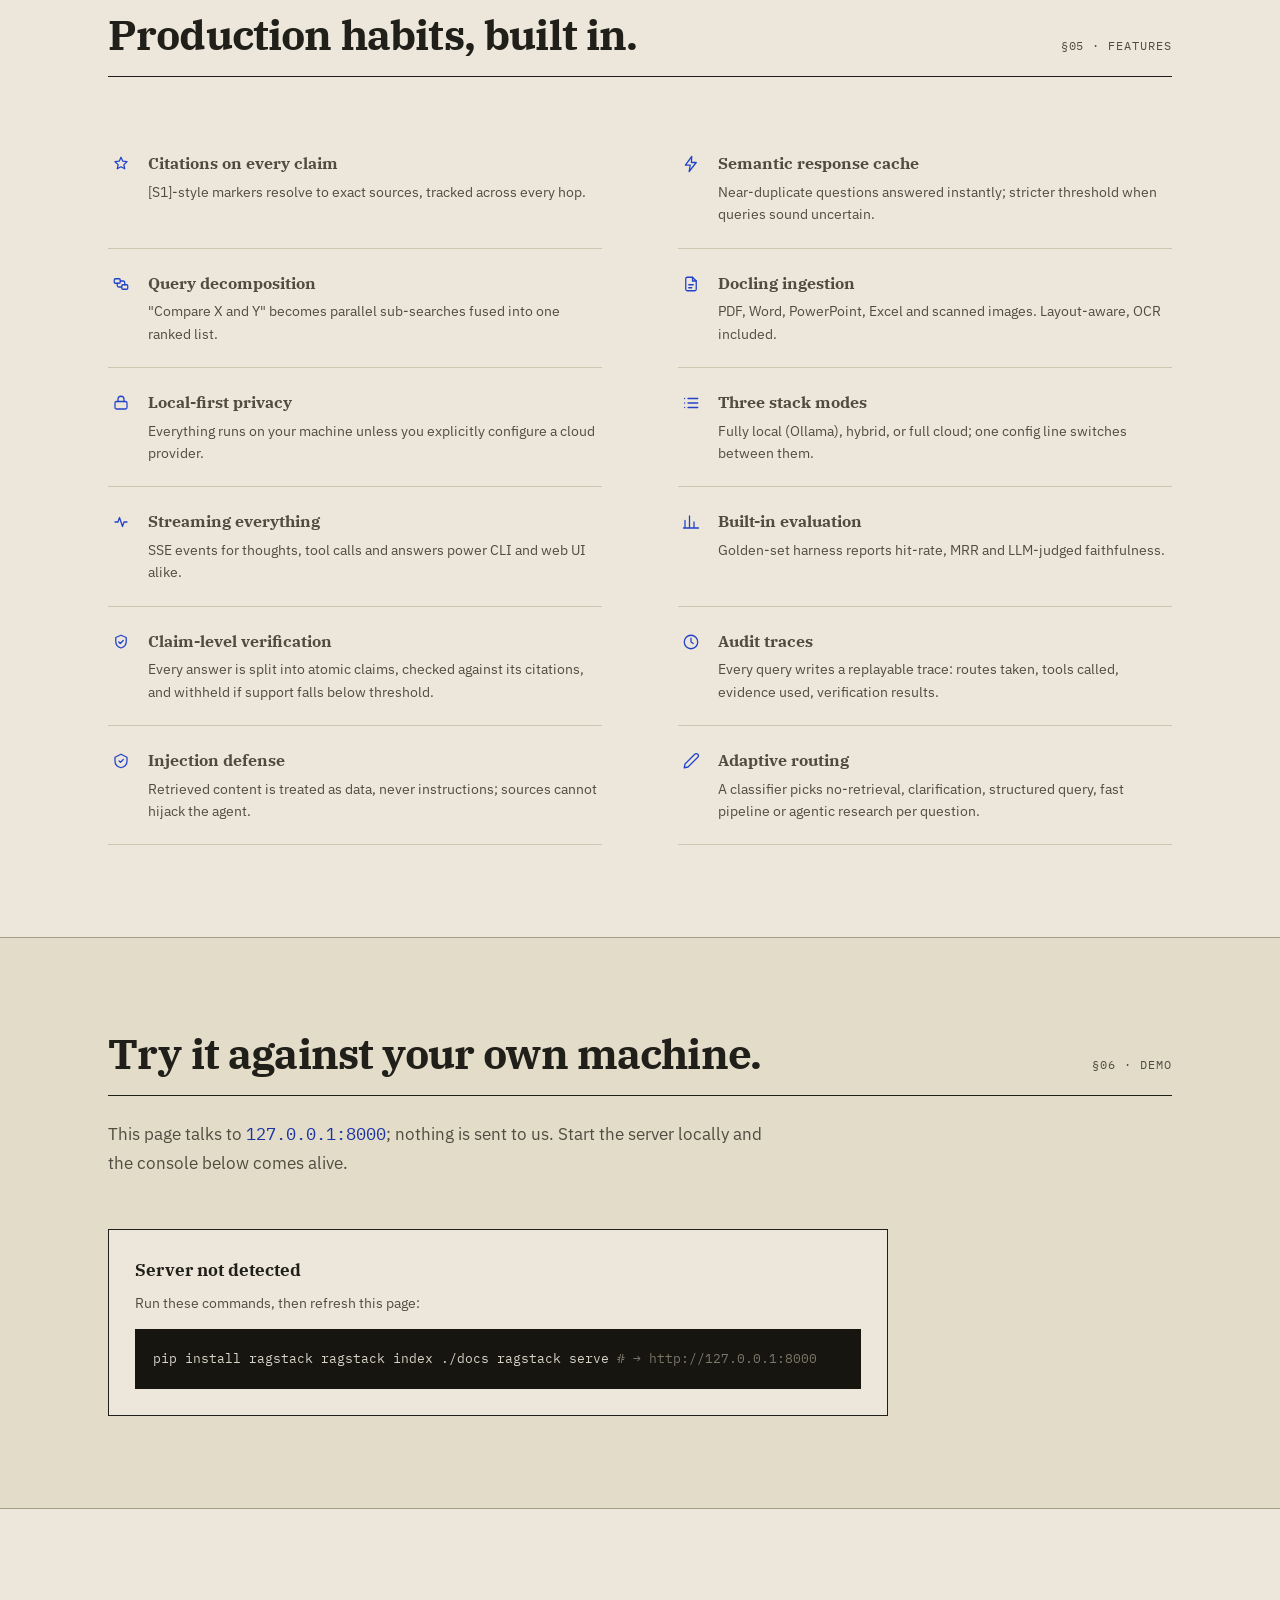
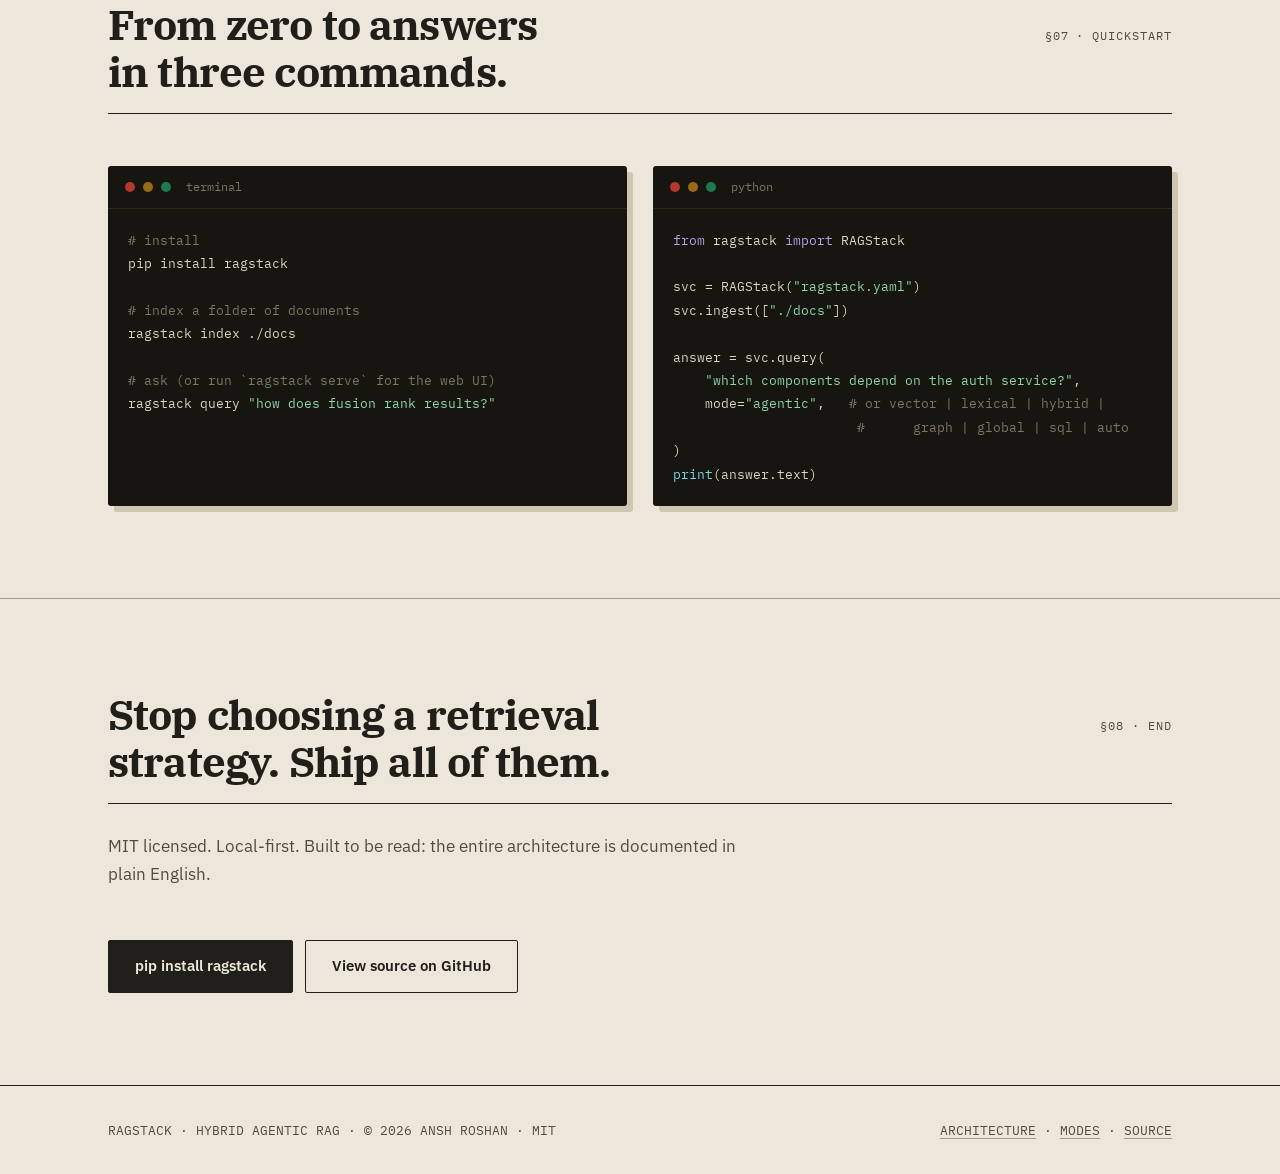
==== commit 398e6cad: "0.6.0: adaptive routing, claim verification, abstention, audit traces - Query intelligence: one clas" ====
--- a/website/index.html
+++ b/website/index.html
@@ -225,8 +225,8 @@
     </div>
     <div class="tblock" role="img" aria-label="Specification summary">
       <div class="tb"><div class="k">Retrieval paradigms</div><div class="v">04</div></div>
-      <div class="tb"><div class="k">Agent tools</div><div class="v">09</div></div>
-      <div class="tb"><div class="k">Tests</div><div class="v"><i>78 PASS</i></div></div>
+      <div class="tb"><div class="k">Agent tools</div><div class="v">11</div></div>
+      <div class="tb"><div class="k">Tests</div><div class="v"><i>122 PASS</i></div></div>
       <div class="tb"><div class="k">License · v</div><div class="v">MIT · 0.2.0</div></div>
     </div>
   </div></div>
@@ -332,6 +332,10 @@
     <div class="feat reveal"><svg width="18" height="18" viewBox="0 0 24 24" fill="none" stroke="currentColor" stroke-width="1.7" stroke-linecap="round" stroke-linejoin="round"><path d="M8 6h13M8 12h13M8 18h13"/><path d="M3.5 6h.01M3.5 12h.01M3.5 18h.01"/></svg><span><b>Three stack modes</b><span>Fully local (Ollama), hybrid, or full cloud; one config line switches between them.</span></span></div>
     <div class="feat reveal"><svg width="18" height="18" viewBox="0 0 24 24" fill="none" stroke="currentColor" stroke-width="1.7" stroke-linecap="round" stroke-linejoin="round"><path d="M4 12h4l2-6 4 12 2-6h4"/></svg><span><b>Streaming everything</b><span>SSE events for thoughts, tool calls and answers power CLI and web UI alike.</span></span></div>
     <div class="feat reveal"><svg width="18" height="18" viewBox="0 0 24 24" fill="none" stroke="currentColor" stroke-width="1.7" stroke-linecap="round" stroke-linejoin="round"><path d="M4 20V10M10 20V4M16 20v-8M22 20H2"/></svg><span><b>Built-in evaluation</b><span>Golden-set harness reports hit-rate, MRR and LLM-judged faithfulness.</span></span></div>
+    <div class="feat reveal"><svg width="18" height="18" viewBox="0 0 24 24" fill="none" stroke="currentColor" stroke-width="1.7" stroke-linecap="round" stroke-linejoin="round"><path d="M9 12l2 2 4-4"/><path d="M12 3l7 3v5c0 5-3.5 8-7 9-3.5-1-7-4-7-9V6z"/></svg><span><b>Claim-level verification</b><span>Every answer is split into atomic claims, checked against its citations, and withheld if support falls below threshold.</span></span></div>
+    <div class="feat reveal"><svg width="18" height="18" viewBox="0 0 24 24" fill="none" stroke="currentColor" stroke-width="1.7" stroke-linecap="round" stroke-linejoin="round"><circle cx="12" cy="12" r="9"/><path d="M12 7v5l3 2"/></svg><span><b>Audit traces</b><span>Every query writes a replayable trace: routes taken, tools called, evidence used, verification results.</span></span></div>
+    <div class="feat reveal"><svg width="18" height="18" viewBox="0 0 24 24" fill="none" stroke="currentColor" stroke-width="1.7" stroke-linecap="round" stroke-linejoin="round"><path d="M12 3l8 4v5c0 4.5-3.2 7.8-8 9-4.8-1.2-8-4.5-8-9V7z"/><path d="M9.5 12l1.8 1.8L15 10"/></svg><span><b>Injection defense</b><span>Retrieved content is treated as data, never instructions; sources cannot hijack the agent.</span></span></div>
+    <div class="feat reveal"><svg width="18" height="18" viewBox="0 0 24 24" fill="none" stroke="currentColor" stroke-width="1.7" stroke-linecap="round" stroke-linejoin="round"><path d="M17 3a2.8 2.8 0 114 4L8 20l-5 1 1-5z"/></svg><span><b>Adaptive routing</b><span>A classifier picks no-retrieval, clarification, structured query, fast pipeline or agentic research per question.</span></span></div>
   </div>
 </div></section>
 
@@ -505,7 +509,7 @@
 
 /* ============ modes list ============ */
 const MODES=[
- {id:'auto',label:'Auto router',desc:'The agent plans each hop and picks whichever of the nine tools fits.'},
+ {id:'auto',label:'Auto router',desc:'Classifies each question, then picks the minimum sufficient strategy: no retrieval, one fast pipeline, or the full agent.'},
  {id:'agentic',label:'Agentic RAG',desc:'Explicit full multi-hop ReAct loop with evidence grading.'},
  {id:'hybrid',label:'Hybrid fusion',desc:'BM25 + embeddings merged by reciprocal rank fusion, cross-encoder reranked.'},
  {id:'vector',label:'Vector RAG',desc:'Pure meaning-based dense search with reranking.'},
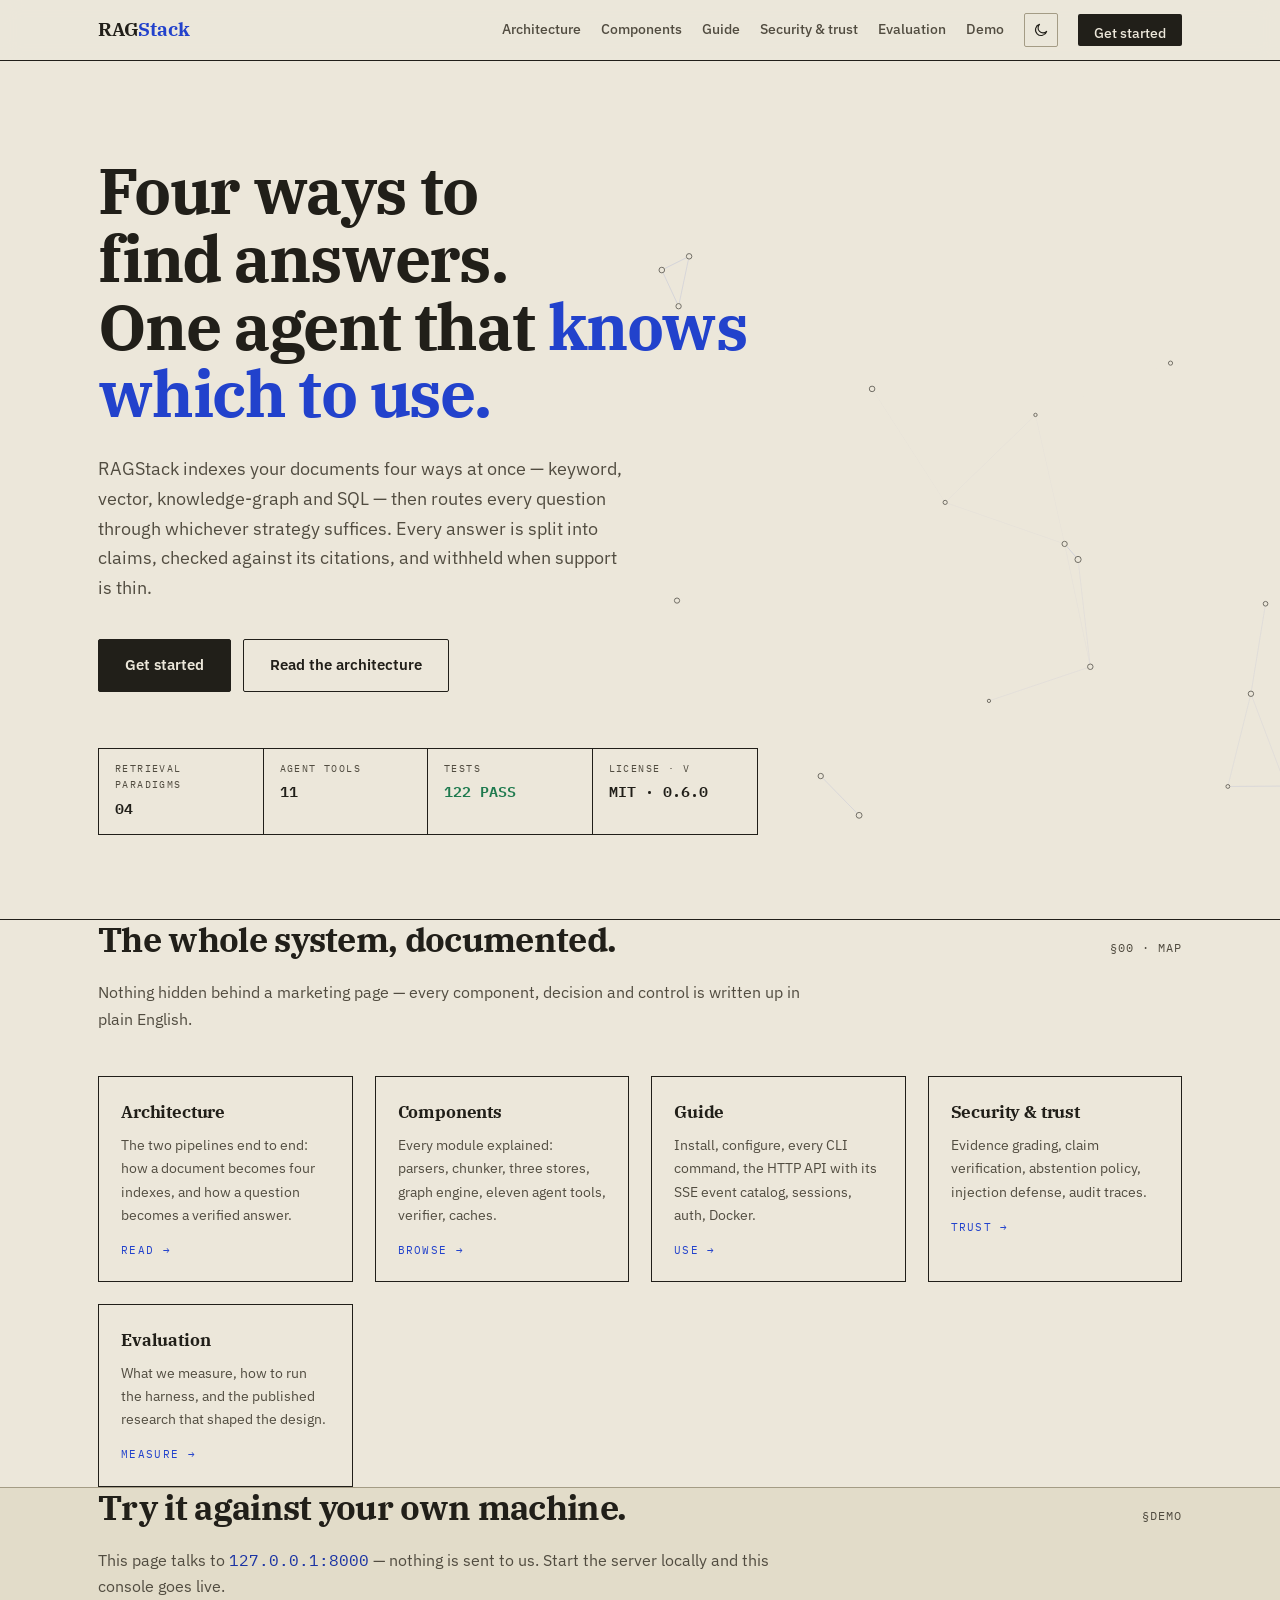
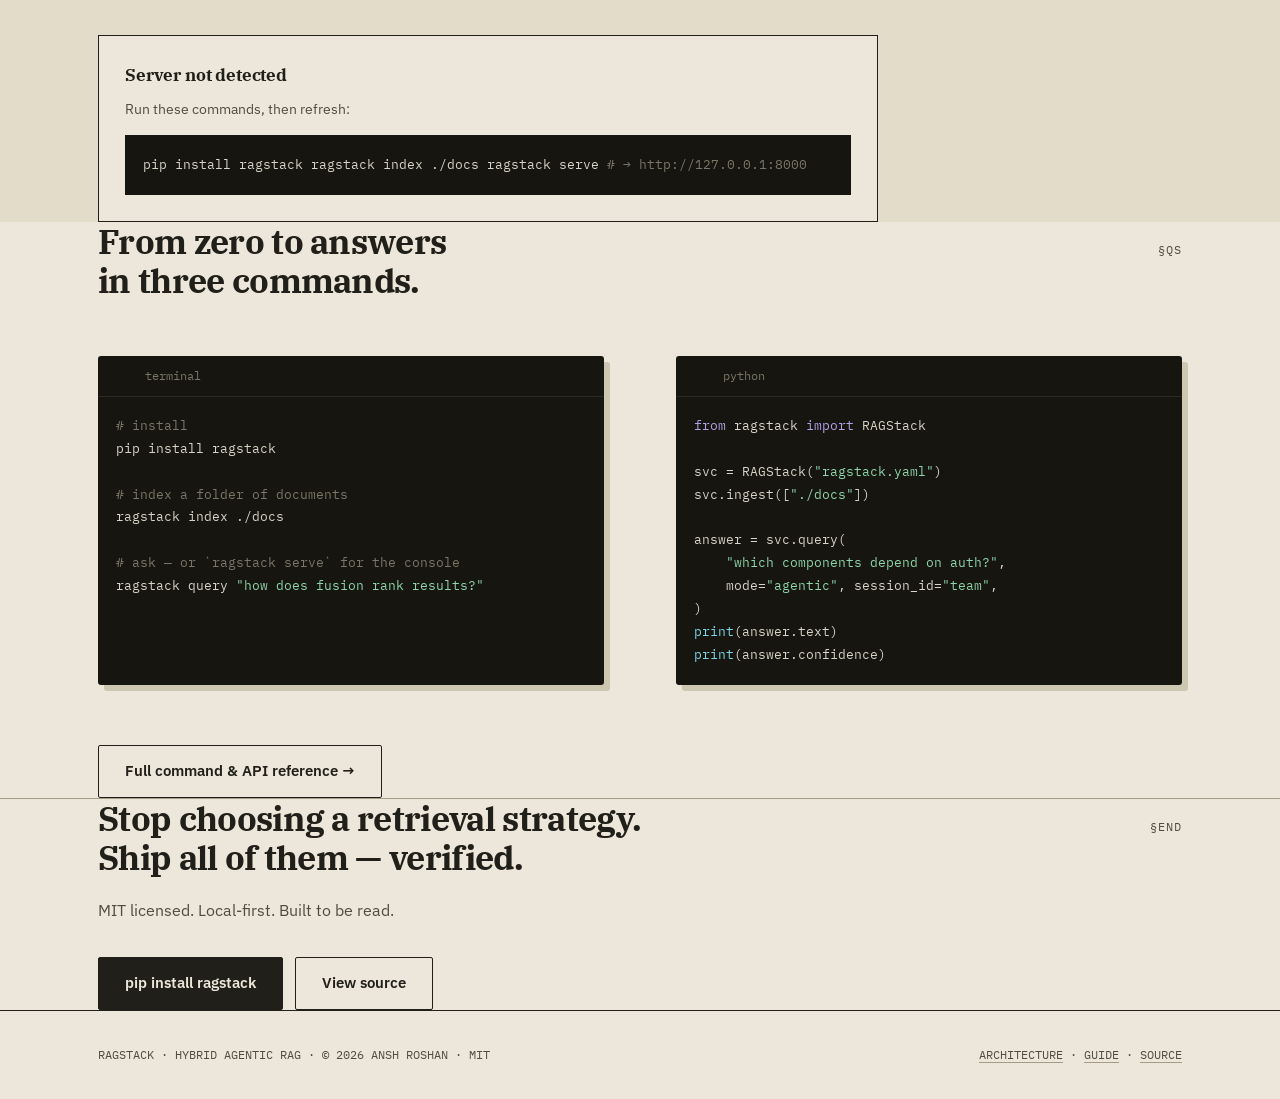
==== commit 1ecbf9df: "Site: multi-page documentation website + OSS scaffolding - Split the single-page site into six pages" ====
--- a/website/index.html
+++ b/website/index.html
@@ -1,167 +1,34 @@
 <!DOCTYPE html>
-<html lang="en">
+<html lang="en" data-theme="light">
 <head>
 <meta charset="UTF-8">
 <meta name="viewport" content="width=device-width, initial-scale=1.0">
 <title>RAGStack — Hybrid Agentic RAG for Python</title>
-<meta name="description" content="RAGStack: one Python package combining vectorless keyword search, vector RAG, GraphRAG and text-to-SQL under a tool-calling agent. Local-first, MIT licensed.">
+<meta name="description" content="RAGStack: adaptive, claim-verified hybrid RAG. Keyword, vector, knowledge-graph and SQL retrieval under one evidence-grading agent. Local-first, MIT.">
 <meta name="theme-color" content="#ece7da">
+<script>document.documentElement.setAttribute('data-theme',localStorage.getItem('ragstack-theme')||(matchMedia('(prefers-color-scheme: dark)').matches?'dark':'light'));</script>
 <link rel="preconnect" href="https://fonts.googleapis.com">
 <link rel="preconnect" href="https://fonts.gstatic.com" crossorigin>
 <link href="https://fonts.googleapis.com/css2?family=IBM+Plex+Serif:wght@500;600;700&family=IBM+Plex+Sans:wght@400;500;600&family=IBM+Plex+Mono:wght@400;500;600&display=swap" rel="stylesheet">
-<script>
-/* set theme before first paint to avoid a flash */
-document.documentElement.setAttribute('data-theme',
-  localStorage.getItem('ragstack-theme') ||
-  (matchMedia('(prefers-color-scheme: dark)').matches ? 'dark' : 'light'));
-</script>
+<link rel="stylesheet" href="assets/styles.css">
 <style>
-:root{
-  /* light — warm editor paper (deliberately dim, never white) */
-  --paper:#ece7da; --paper2:#e2dcc9; --panel-dark:#17150f;
-  --ink:#211f19; --ink2:#514c40;
-  --rule:#cdc6b1; --rule-strong:#a49c85;
-  --accent:#2242cc; --accent-ink:#1a33a3;
-  --green:#1e7a4e; --red:#b3372c; --amber:#8f6514; --violet:#6d4fc4;
-  --nav-bg:#ece7dae6;
-  --fd:'IBM Plex Serif',Georgia,serif;
-  --fs:'IBM Plex Sans',system-ui,sans-serif;
-  --fm:'IBM Plex Mono',ui-monospace,monospace;
-}
-[data-theme="dark"]{
-  /* dark — the same dossier at midnight: warm charcoal, bone ink */
-  --paper:#141310; --paper2:#1b1915; --panel-dark:#0d0c09;
-  --ink:#e7e2d4; --ink2:#a79f8b;
-  --rule:#333026; --rule-strong:#4d4738;
-  --accent:#8ba0ff; --accent-ink:#a5b4ff;
-  --green:#4ade80; --red:#f87171; --amber:#fbbf24; --violet:#b39ef7;
-  --nav-bg:#141310e6;
-}
-*{box-sizing:border-box;margin:0;padding:0}
-html{scroll-behavior:smooth}
-body{background:var(--paper);color:var(--ink);font-family:var(--fs);line-height:1.65;font-size:16px;overflow-x:hidden;transition:background .25s ease,color .25s ease}
-::selection{background:#2242cc26}
-::caret{color:var(--accent)}
-::-webkit-scrollbar{width:11px;height:11px}
-::-webkit-scrollbar-track{background:var(--paper2)}
-::-webkit-scrollbar-thumb{background:var(--rule-strong);border:3px solid var(--paper2);border-radius:6px}
-:focus-visible{outline:2px solid var(--accent);outline-offset:3px}
-.container{max-width:1120px;margin:0 auto;padding:0 28px}
-code{font-family:var(--fm)}
-
-/* ---------- nav ---------- */
-nav{position:sticky;top:0;z-index:100;background:var(--nav-bg);backdrop-filter:blur(10px);border-bottom:1px solid var(--ink)}
-.nav-in{display:flex;align-items:center;height:60px}
-.brand{font-family:var(--fd);font-weight:700;font-size:19px;letter-spacing:-.01em;text-decoration:none;color:var(--ink)}
-.brand em{font-style:normal;color:var(--accent)}
-.nav-links{display:flex;gap:26px;margin-left:auto;align-items:center}
-.nav-links a{color:var(--ink2);text-decoration:none;font-size:14px;font-weight:500;border-bottom:1px solid transparent;padding-bottom:1px;transition:border-color .15s,color .15s}
-.nav-links a:hover{color:var(--ink);border-color:var(--ink)}
-#themeToggle{background:none;border:1px solid var(--rule-strong);color:var(--ink);width:34px;height:34px;border-radius:2px;cursor:pointer;display:flex;align-items:center;justify-content:center;margin-right:16px;padding:0}
-#themeToggle:hover{border-color:var(--ink);background:var(--paper2)}
-[data-theme="light"] .ic-sun{display:none}
-[data-theme="dark"] .ic-moon{display:none}
-.nav-cta{color:var(--paper)!important;background:var(--ink);padding:8px 18px;border-bottom:none!important;transition:background .15s!important}
-.nav-cta:hover{background:var(--accent)}
-@media(max-width:840px){.nav-links a:not(.nav-cta){display:none}}
-
-/* ---------- hero ---------- */
 .hero{position:relative;padding:96px 0 84px;border-bottom:1px solid var(--ink);overflow:hidden}
 #netCanvas{position:absolute;right:-6%;top:8%;width:56%;height:88%;opacity:.6;pointer-events:none}
-.hero-in{position:relative;max-width:640px}
-.hero h1{font-family:var(--fd);font-size:clamp(38px,5.6vw,64px);line-height:1.06;font-weight:700;letter-spacing:-.025em;text-wrap:balance}
+.hero-in{position:relative;max-width:660px}
+.hero h1{font-size:clamp(38px,5.6vw,64px);line-height:1.06;font-weight:700;letter-spacing:-.025em;text-wrap:balance}
 .hero h1 .acc{color:var(--accent)}
-.hero .sub{font-size:18px;color:var(--ink2);max-width:520px;margin-top:26px;text-wrap:pretty}
-.hero-ctas{display:flex;gap:12px;margin-top:36px;flex-wrap:wrap}
-.btn{display:inline-block;padding:13px 26px;border-radius:2px;font-weight:600;font-size:15px;text-decoration:none;font-family:var(--fs);border:1px solid var(--ink);transition:background .15s,color .15s,border-color .15s}
-.btn.primary{background:var(--ink);color:var(--paper)}
-.btn.primary:hover{background:var(--accent);border-color:var(--accent)}
-.btn.ghost{background:transparent;color:var(--ink)}
-.btn.ghost:hover{background:var(--ink);color:var(--paper)}
-
-/* drawing title block */
-.tblock{margin-top:64px;border:1px solid var(--ink);display:grid;grid-template-columns:repeat(4,1fr);max-width:760px}
+.hero .sub{font-size:18px;color:var(--ink2);max-width:540px;margin-top:26px;text-wrap:pretty}
+.tblock{margin-top:56px;border:1px solid var(--ink);display:grid;grid-template-columns:repeat(4,1fr);max-width:720px}
 .tb{padding:12px 16px 13px;border-right:1px solid var(--ink)}
 .tb:last-child{border-right:none}
 .tb .k{font-family:var(--fm);font-size:10px;letter-spacing:.14em;color:var(--ink2);text-transform:uppercase;margin-bottom:3px}
-.tb .v{font-family:var(--fm);font-size:15px;font-weight:600;color:var(--ink)}
+.tb .v{font-family:var(--fm);font-size:15px;font-weight:600}
 .tb .v i{font-style:normal;color:var(--green)}
 @media(max-width:720px){.tblock{grid-template-columns:1fr 1fr}.tb:nth-child(2n){border-right:none}.tb:nth-child(-n+2){border-bottom:1px solid var(--ink)}}
-
-/* ---------- sections ---------- */
-section{padding:92px 0}
-section + section{border-top:1px solid var(--rule-strong)}
-.sec-head{display:flex;align-items:baseline;justify-content:space-between;gap:20px;border-bottom:1px solid var(--ink);padding-bottom:18px;margin-bottom:52px}
-.sec-head h2{font-family:var(--fd);font-size:clamp(28px,3.8vw,42px);font-weight:700;letter-spacing:-.02em;line-height:1.12;text-wrap:balance}
-.sec-ref{font-family:var(--fm);font-size:12px;color:var(--ink2);letter-spacing:.08em;white-space:nowrap}
-.sec-sub{color:var(--ink2);font-size:17px;max-width:680px;margin:-28px 0 52px;text-wrap:pretty}
-.center .sec-sub{margin-left:auto;margin-right:auto}
-
-/* reveal */
-.reveal{opacity:0;transform:translateY(14px);transition:opacity .55s cubic-bezier(.16,1,.3,1),transform .55s cubic-bezier(.16,1,.3,1)}
-.reveal.in{opacity:1;transform:none}
-
-/* ---------- paradigm ledger ---------- */
-.lrow{display:grid;grid-template-columns:230px 1fr 280px;gap:36px;padding:32px 4px;border-bottom:1px solid var(--rule);align-items:start}
-.lrow:hover{background:var(--paper2)}
-.lname{font-family:var(--fd);font-weight:600;font-size:19px;display:flex;align-items:flex-start;gap:12px;line-height:1.35}
-.lname svg{flex:none;color:var(--accent);margin-top:2px}
-.lbody p{font-size:15px;color:var(--ink2);max-width:54ch}
-.lbody p b{color:var(--ink);font-weight:600}
-.lmeta{font-family:var(--fm);font-size:12.5px;line-height:2.05;color:var(--ink2)}
-.lmeta .ok{color:var(--green)} .lmeta .no{color:var(--red)}
-.lmeta .t{display:block;color:var(--accent);margin-top:6px;font-weight:600}
-@media(max-width:900px){.lrow{grid-template-columns:1fr;gap:12px}}
-
-/* ---------- pipeline ---------- */
-.flow{display:flex;align-items:stretch;margin-top:64px;flex-wrap:wrap;row-gap:20px}
-.fnode{border:1px solid var(--ink);padding:20px;width:206px;background:var(--paper)}
-.fnode .fn-n{font-family:var(--fm);font-size:10.5px;letter-spacing:.14em;color:var(--accent);margin-bottom:10px}
-.fnode .fn-t{font-family:var(--fd);font-weight:600;font-size:17px;margin-bottom:6px}
-.fnode .fn-d{font-size:13px;color:var(--ink2);line-height:1.55}
-.farrow{display:flex;align-items:center;padding:0 10px;color:var(--ink);font-family:var(--fm);font-size:16px}
-@media(max-width:1020px){.farrow{transform:rotate(90deg)}.flow{flex-direction:column;align-items:center}}
-
-/* ---------- agent ---------- */
-.agent-wrap{display:grid;grid-template-columns:1fr 1fr;gap:60px;align-items:center;margin-top:8px}
-@media(max-width:920px){.agent-wrap{grid-template-columns:1fr}}
-.loop-list li{margin-bottom:28px;list-style:none;display:flex;gap:16px}
-.loop-list .n{min-width:30px;height:30px;border:1px solid var(--ink);display:flex;align-items:center;justify-content:center;font-family:var(--fm);font-weight:600;font-size:13px;color:var(--ink)}
-.loop-list b{display:block;font-family:var(--fd);font-size:17.5px;margin-bottom:4px}
-.loop-list p{font-size:14.5px;color:var(--ink2)}
-.loopbox{background:var(--panel-dark);color:#d8d4c8;border-radius:3px;padding:28px;font-family:var(--fm);font-size:12.75px;line-height:2.1;overflow:hidden;box-shadow:6px 6px 0 var(--rule)}
-.loopbox .ln{opacity:0;animation:lineIn .45s forwards}
-.loopbox .k{color:#b3a1ea} .loopbox .f{color:#7cd6e8} .loopbox .s{color:#8fd6ab} .loopbox .c{color:#7a7668}
-@keyframes lineIn{to{opacity:1}}
-
-/* ---------- modes ---------- */
-.modes-list{display:grid;grid-template-columns:1fr 1fr;column-gap:72px}
-@media(max-width:860px){.modes-list{grid-template-columns:1fr}}
-.mode-row{display:flex;gap:16px;padding:20px 4px;border-bottom:1px solid var(--rule);align-items:baseline}
-.mode-row code{background:var(--paper2);border:1px solid var(--rule);padding:3px 10px;font-size:13px;color:var(--accent-ink);flex:none;font-weight:500}
-.mode-row p{font-size:14px;color:var(--ink2)}
-.mode-row p b{color:var(--ink);font-weight:600}
-
-/* ---------- charts ---------- */
-.charts{display:grid;grid-template-columns:repeat(auto-fit,minmax(300px,1fr));gap:26px}
-.chart-card{border:1px solid var(--ink);padding:24px;background:var(--paper)}
-.chart-card h3{font-family:var(--fd);font-size:17.5px;margin-bottom:6px;letter-spacing:-.01em}
-.chart-card .src-note{font-size:12.5px;color:var(--ink2);margin-bottom:18px;line-height:1.55}
-.chart-card canvas{width:100%;height:225px;display:block}
-.legend{display:flex;gap:18px;margin-top:14px;font-size:12.5px;color:var(--ink2);flex-wrap:wrap}
-.legend i{display:inline-block;width:10px;height:10px;margin-right:7px;border:1px solid var(--ink)}
-
-/* ---------- features ---------- */
-.feats{display:grid;grid-template-columns:1fr 1fr;column-gap:76px}
-@media(max-width:860px){.feats{grid-template-columns:1fr}}
-.feat{display:flex;gap:18px;padding:22px 4px;border-bottom:1px solid var(--rule)}
-.feat svg{flex:none;color:var(--accent);margin-top:4px}
-.feat b{font-family:var(--fd);font-size:16px;display:block;margin-bottom:4px}
-.feat span{font-size:14px;color:var(--ink2);line-height:1.6}
-
-/* ---------- live demo ---------- */
-.demo-shell{max-width:780px}
-.demo-card{border:1px solid var(--ink);background:var(--paper)}
+.explore{display:grid;grid-template-columns:repeat(auto-fit,minmax(240px,1fr));gap:22px}
+.explore a.card{text-decoration:none;color:var(--ink);display:block;transition:transform .16s,border-color .16s}
+.explore a.card:hover{transform:translateY(-4px);border-color:var(--accent)}
+.explore .go{font-family:var(--fm);font-size:11px;letter-spacing:.12em;text-transform:uppercase;color:var(--accent);margin-top:14px;display:block}
 .demo-head{display:flex;align-items:center;gap:12px;padding:12px 18px;border-bottom:1px solid var(--ink);font-family:var(--fm);font-size:12.5px;color:var(--ink2)}
 .demo-head .live{width:9px;height:9px;border-radius:50%;background:var(--green);animation:pulse 2.4s infinite}
 @keyframes pulse{50%{opacity:.3}}
@@ -170,46 +37,31 @@
 #demoLog>div{max-width:88%;padding:11px 15px;font-size:13.5px;line-height:1.55;white-space:pre-wrap;border:1px solid var(--rule);background:var(--paper)}
 .m-user{align-self:flex-end;background:var(--ink);color:var(--paper);border-color:var(--ink)}
 .m-bot{align-self:flex-start}
-.m-step{align-self:flex-start;font-family:var(--fm);font-size:12px;color:var(--ink2);max-width:88%}
+.m-step{align-self:flex-start;font-family:var(--fm);font-size:12px;color:var(--ink2)}
 .m-step b{color:var(--accent);font-weight:600}
 .demo-input{display:flex;gap:10px;padding:15px 17px;border-top:1px solid var(--ink)}
 .demo-input input{flex:1;background:var(--paper);border:1px solid var(--ink);color:var(--ink);border-radius:2px;padding:12px 15px;font-size:14px;outline:none;font-family:var(--fs)}
 .demo-input input:focus{box-shadow:inset 0 0 0 1px var(--accent)}
 .setup-pre{background:var(--panel-dark);color:#d8d4c8;padding:18px;margin-top:14px;font-family:var(--fm);font-size:13px;line-height:1.85;overflow-x:auto}
 .setup-pre .cm{color:#7a7668}
-
-/* ---------- quickstart ---------- */
-.code-wrap{display:grid;grid-template-columns:1fr 1fr;gap:26px}
-@media(max-width:900px){.code-wrap{grid-template-columns:1fr}}
-.codebox{background:var(--panel-dark);color:#d8d4c8;border-radius:3px;overflow:hidden;box-shadow:6px 6px 0 var(--rule)}
-.codebox .cb-head{display:flex;align-items:center;gap:8px;padding:11px 17px;border-bottom:1px solid #2c2a20;font-family:var(--fm);font-size:12px;color:#7a7668}
-.codebox .cb-head i{width:10px;height:10px;border-radius:50%;display:inline-block}
-.codebox pre{padding:20px;font-family:var(--fm);font-size:13px;line-height:1.8;overflow-x:auto}
-.codebox .cm{color:#7a7668} .codebox .kw{color:#b3a1ea} .codebox .st{color:#8fd6ab} .codebox .fn{color:#7cd6e8}
-
-/* ---------- final + footer ---------- */
-.final{text-align:left}
-.final h2{max-width:700px}
-footer{border-top:1px solid var(--ink);padding:34px 0;color:var(--ink2);font-size:13.5px}
-.foot-in{display:flex;justify-content:space-between;flex-wrap:wrap;gap:14px;font-family:var(--fm);font-size:12.5px}
-footer a{color:var(--ink2);text-decoration:none;border-bottom:1px solid var(--rule-strong)}
-footer a:hover{color:var(--ink);border-color:var(--ink)}
 </style>
 </head>
-<body>
+<body data-page="home">
 
 <nav><div class="container nav-in">
-  <a class="brand" href="#">RAG<em>Stack</em></a>
+  <a class="brand" href="index.html">RAG<em>Stack</em></a>
   <div class="nav-links">
-    <a href="#paradigms">Paradigms</a>
-    <a href="#agent">Agent</a>
-    <a href="#modes">Modes</a>
-    <a href="#demo">Live demo</a>
-    <button id="themeToggle" aria-label="Toggle light or dark theme" title="Toggle theme">
+    <a href="architecture.html">Architecture</a>
+    <a href="components.html">Components</a>
+    <a href="guide.html">Guide</a>
+    <a href="security.html">Security &amp; trust</a>
+    <a href="benchmarks.html">Evaluation</a>
+    <a href="#demo">Demo</a>
+    <button id="themeToggle" aria-label="Toggle light or dark theme">
       <svg class="ic-moon" width="16" height="16" viewBox="0 0 24 24" fill="none" stroke="currentColor" stroke-width="1.7" stroke-linecap="round" stroke-linejoin="round"><path d="M20.4 14.2A8.5 8.5 0 1 1 9.8 3.6a7 7 0 0 0 10.6 10.6z"/></svg>
       <svg class="ic-sun" width="16" height="16" viewBox="0 0 24 24" fill="none" stroke="currentColor" stroke-width="1.7" stroke-linecap="round" stroke-linejoin="round"><circle cx="12" cy="12" r="4"/><path d="M12 2v2M12 20v2M4.9 4.9l1.4 1.4M17.7 17.7l1.4 1.4M2 12h2M20 12h2M4.9 19.1l1.4-1.4M17.7 6.3l1.4-1.4"/></svg>
     </button>
-    <a class="nav-cta" href="#quickstart">Get started</a>
+    <a class="nav-cta" href="guide.html">Get started</a>
   </div>
 </div></nav>
 
@@ -218,137 +70,43 @@
   <canvas id="netCanvas" aria-hidden="true"></canvas>
   <div class="container"><div class="hero-in">
     <h1>Four ways to find answers.<br>One agent that <span class="acc">knows<br>which to use.</span></h1>
-    <p class="sub">RAGStack indexes your documents four ways at once: keyword, vector, knowledge-graph and SQL. Then it lets an AI agent route each question across them, multi-hop, with citations.</p>
-    <div class="hero-ctas">
-      <a class="btn primary" href="#quickstart">Get started</a>
-      <a class="btn ghost" href="#paradigms">Read the architecture</a>
+    <p class="sub">RAGStack indexes your documents four ways at once — keyword, vector, knowledge-graph and SQL — then routes every question through whichever strategy suffices. Every answer is split into claims, checked against its citations, and withheld when support is thin.</p>
+    <div class="hero-ctas" style="display:flex;gap:12px;margin-top:36px;flex-wrap:wrap">
+      <a class="btn primary" href="guide.html">Get started</a>
+      <a class="btn ghost" href="architecture.html">Read the architecture</a>
     </div>
     <div class="tblock" role="img" aria-label="Specification summary">
       <div class="tb"><div class="k">Retrieval paradigms</div><div class="v">04</div></div>
       <div class="tb"><div class="k">Agent tools</div><div class="v">11</div></div>
       <div class="tb"><div class="k">Tests</div><div class="v"><i>122 PASS</i></div></div>
-      <div class="tb"><div class="k">License · v</div><div class="v">MIT · 0.2.0</div></div>
+      <div class="tb"><div class="k">License · v</div><div class="v">MIT · 0.6.0</div></div>
     </div>
   </div></div>
 </header>
 
-<!-- ================= PARADIGMS ================= -->
-<section id="paradigms"><div class="container">
-  <div class="sec-head"><h2>No single search wins everywhere.</h2><span class="sec-ref">§01 · PARADIGMS</span></div>
-  <p class="sec-sub">Exact error codes defeat embeddings. Vague questions defeat keywords. Relationship questions defeat both. RAGStack runs all four side by side, and fuses the results when it helps.</p>
-
-  <div class="ledger">
-    <div class="lrow reveal">
-      <div class="lname"><svg width="21" height="21" viewBox="0 0 24 24" fill="none" stroke="currentColor" stroke-width="1.7" stroke-linecap="round" stroke-linejoin="round"><path d="M4 7V4h16v3"/><path d="M9 20h6"/><path d="M12 4v16"/></svg>Keyword · vectorless</div>
-      <div class="lbody"><p>Classic BM25 over <b>whole pages and chunks</b>. Ranking comes straight from word statistics; nothing drifts.</p></div>
-      <div class="lmeta"><span class="ok">+</span> exact names, IDs, error codes<br><span class="no">−</span> misses paraphrased meaning<br><span class="t">tantivy</span></div>
-    </div>
-    <div class="lrow reveal">
-      <div class="lname"><svg width="21" height="21" viewBox="0 0 24 24" fill="none" stroke="currentColor" stroke-width="1.7" stroke-linecap="round" stroke-linejoin="round"><circle cx="12" cy="12" r="9"/><path d="M15 9l-2.5 5.5L9 12l5.5-2.5z"/></svg>Vector · meaning-based</div>
-      <div class="lbody"><p>Chunks become embedding vectors, so questions find answers <b>even when the words don't match</b> the documents.</p></div>
-      <div class="lmeta"><span class="ok">+</span> concepts, synonyms, fuzzy intent<br><span class="no">−</span> weak on exact identifiers<br><span class="t">LanceDB + BGE</span></div>
-    </div>
-    <div class="lrow reveal">
-      <div class="lname"><svg width="21" height="21" viewBox="0 0 24 24" fill="none" stroke="currentColor" stroke-width="1.7" stroke-linecap="round" stroke-linejoin="round"><circle cx="5" cy="6" r="2.4"/><circle cx="19" cy="6" r="2.4"/><circle cx="12" cy="18" r="2.4"/><path d="M7 7.5l3.5 8M17 7.5l-3.5 8M7.4 6h9.2"/></svg>Knowledge graph</div>
-      <div class="lbody"><p>Entities and relations extracted from your corpus form a graph. <b>Walk connections</b> for multi-hop questions; summarize clusters for corpus-wide themes.</p></div>
-      <div class="lmeta"><span class="ok">+</span> who-connects-to-what, themes<br><span class="no">−</span> needs LLM extraction at index time<br><span class="t">SQLite · Neo4j optional</span></div>
-    </div>
-    <div class="lrow reveal">
-      <div class="lname"><svg width="21" height="21" viewBox="0 0 24 24" fill="none" stroke="currentColor" stroke-width="1.7" stroke-linecap="round" stroke-linejoin="round"><ellipse cx="12" cy="5.5" rx="8" ry="2.8"/><path d="M4 5.5V18.5c0 1.55 3.58 2.8 8 2.8s8-1.25 8-2.8V5.5"/><path d="M4 12c0 1.55 3.58 2.8 8 2.8s8-1.25 8-2.8"/></svg>Your SQL databases</div>
-      <div class="lbody"><p>Register any database and the agent writes <b>read-only SELECT queries</b> against introspected schemas for numbers and records.</p></div>
-      <div class="lmeta"><span class="ok">+</span> aggregates, records, joins<br><span class="no">−</span> structured data only<br><span class="t">SQLAlchemy</span></div>
-    </div>
-  </div>
-
-  <div class="flow reveal">
-    <div class="fnode"><div class="fn-n">STEP 1</div><div class="fn-t">Parse</div><div class="fn-d">PDF · DOCX · PPTX · XLSX · MD · code · web. Layout-aware, OCR included</div></div>
-    <div class="farrow">→</div>
-    <div class="fnode"><div class="fn-n">STEP 2</div><div class="fn-t">Chunk</div><div class="fn-d">Structure-aware splitting keeps heading paths and code blocks intact</div></div>
-    <div class="farrow">→</div>
-    <div class="fnode"><div class="fn-n">STEP 3</div><div class="fn-t">Index ×3</div><div class="fn-d">Embeddings → LanceDB · pages+chunks → BM25 · entities+relations → graph</div></div>
-    <div class="farrow">→</div>
-    <div class="fnode"><div class="fn-n">STEP 4</div><div class="fn-t">Communities</div><div class="fn-d">Louvain clustering + summaries enable corpus-wide questions</div></div>
-  </div>
-</div></section>
-
-<!-- ================= AGENT ================= -->
-<section id="agent" style="background:var(--paper2)"><div class="container">
-  <div class="sec-head"><h2>A researcher,<br>not a search box.</h2><span class="sec-ref">§02 · AGENT</span></div>
-  <p class="sec-sub">For complex questions a single lookup isn't enough. The agent reasons in a loop: picking tools, reading results, judging evidence quality, chaining hops until it can actually answer.</p>
-
-  <div class="agent-wrap">
-    <ul class="loop-list reveal">
-      <li><span class="n">1</span><span><b>Plans per question</b><p>Compound asks get decomposed into sub-queries searched in parallel; simple ones skip the ceremony.</p></span></li>
-      <li><span class="n">2</span><span><b>Picks tools per hop</b><p>Nine tools across all four paradigms; the output of one hop becomes the query of the next.</p></span></li>
-      <li><span class="n">3</span><span><b>Grades its own evidence</b><p>A CRAG-style check rates every retrieval. Irrelevant results trigger a strategy change, not a confident guess.</p></span></li>
-      <li><span class="n">4</span><span><b>Stops honestly</b><p>A hard step budget ends loops; on the final step the agent must answer from what it found, or say what's missing.</p></span></li>
-    </ul>
-    <div class="loopbox reveal" id="loopDemo" aria-label="Example agent run"></div>
-  </div>
-</div></section>
-
-<!-- ================= MODES ================= -->
-<section id="modes"><div class="container">
-  <div class="sec-head"><h2>Eight retrieval modes.<br>You choose the trade-off.</h2><span class="sec-ref">§03 · MODES</span></div>
-  <p class="sec-sub">Full agency when the question deserves it; fast single-pass pipelines when it doesn't. Every mode streams progress and returns cited answers.</p>
-  <div class="modes-list" id="modesList"></div>
-</div></section>
-
-<!-- ================= EVIDENCE ================= -->
-<section id="evidence" style="background:var(--paper2)"><div class="container">
-  <div class="sec-head"><h2>Designed from published evidence.</h2><span class="sec-ref">§04 · EVIDENCE</span></div>
-  <p class="sec-sub">Architecture choices trace back to peer-reviewed work, not vibes. A few of the numbers that shaped it:</p>
-  <div class="charts">
-    <div class="chart-card reveal">
-      <h3>Multi-hop retrieval gains</h3>
-      <div class="src-note">IRCoT (Trivedi et al., ACL 2023): interleaving retrieval with reasoning, across 4 multi-hop benchmarks</div>
-      <canvas id="chartIrcot"></canvas>
-      <div class="legend"><span><i style="background:#2242cc"></i>Retrieval improvement</span><span><i style="background:#6d4fc4"></i>Downstream QA improvement</span></div>
-    </div>
-    <div class="chart-card reveal">
-      <h3>Corrective evaluation adds accuracy</h3>
-      <div class="src-note">CRAG (Yan et al., 2024): grading retrieved documents before generation, vs standard RAG baseline</div>
-      <canvas id="chartCrag"></canvas>
-      <div class="legend"><span><i style="background:#1e7a4e"></i>Accuracy gain (points)</span></div>
-    </div>
-    <div class="chart-card reveal">
-      <h3>Repeated-question latency</h3>
-      <div class="src-note">Illustrative: semantic-cache hit vs full agentic run (multi-second LLM chain)</div>
-      <canvas id="chartCache"></canvas>
-      <div class="legend"><span><i style="background:#9a6b16"></i>Cached response</span><span><i style="background:#b3372c"></i>Full pipeline</span></div>
-    </div>
-  </div>
-</div></section>
-
-<!-- ================= FEATURES ================= -->
-<section><div class="container">
-  <div class="sec-head"><h2>Production habits, built in.</h2><span class="sec-ref">§05 · FEATURES</span></div>
-  <div class="feats">
-    <div class="feat reveal"><svg width="18" height="18" viewBox="0 0 24 24" fill="none" stroke="currentColor" stroke-width="1.7" stroke-linecap="round" stroke-linejoin="round"><path d="M12 3l2.4 5.3 5.6.6-4.2 3.9 1.2 5.6L12 15.6 7 18.4l1.2-5.6L4 8.9l5.6-.6z"/></svg><span><b>Citations on every claim</b><span>[S1]-style markers resolve to exact sources, tracked across every hop.</span></span></div>
-    <div class="feat reveal"><svg width="18" height="18" viewBox="0 0 24 24" fill="none" stroke="currentColor" stroke-width="1.7" stroke-linecap="round" stroke-linejoin="round"><path d="M13 2L4.5 13.5H11L9.5 22 19 10h-6.5z"/></svg><span><b>Semantic response cache</b><span>Near-duplicate questions answered instantly; stricter threshold when queries sound uncertain.</span></span></div>
-    <div class="feat reveal"><svg width="18" height="18" viewBox="0 0 24 24" fill="none" stroke="currentColor" stroke-width="1.7" stroke-linecap="round" stroke-linejoin="round"><rect x="3" y="5" width="8" height="6" rx="1.5"/><rect x="13" y="13" width="8" height="6" rx="1.5"/><path d="M11 8h4a2 2 0 012 2v3M13 16H9a2 2 0 01-2-2v-3"/></svg><span><b>Query decomposition</b><span>"Compare X and Y" becomes parallel sub-searches fused into one ranked list.</span></span></div>
-    <div class="feat reveal"><svg width="18" height="18" viewBox="0 0 24 24" fill="none" stroke="currentColor" stroke-width="1.7" stroke-linecap="round" stroke-linejoin="round"><path d="M14 3H7a2 2 0 00-2 2v14a2 2 0 002 2h10a2 2 0 002-2V8z"/><path d="M14 3v5h5M9 13h6M9 17h4"/></svg><span><b>Docling ingestion</b><span>PDF, Word, PowerPoint, Excel and scanned images. Layout-aware, OCR included.</span></span></div>
-    <div class="feat reveal"><svg width="18" height="18" viewBox="0 0 24 24" fill="none" stroke="currentColor" stroke-width="1.7" stroke-linecap="round" stroke-linejoin="round"><rect x="4" y="10" width="16" height="10" rx="2"/><path d="M8 10V7a4 4 0 018 0v3"/></svg><span><b>Local-first privacy</b><span>Everything runs on your machine unless you explicitly configure a cloud provider.</span></span></div>
-    <div class="feat reveal"><svg width="18" height="18" viewBox="0 0 24 24" fill="none" stroke="currentColor" stroke-width="1.7" stroke-linecap="round" stroke-linejoin="round"><path d="M8 6h13M8 12h13M8 18h13"/><path d="M3.5 6h.01M3.5 12h.01M3.5 18h.01"/></svg><span><b>Three stack modes</b><span>Fully local (Ollama), hybrid, or full cloud; one config line switches between them.</span></span></div>
-    <div class="feat reveal"><svg width="18" height="18" viewBox="0 0 24 24" fill="none" stroke="currentColor" stroke-width="1.7" stroke-linecap="round" stroke-linejoin="round"><path d="M4 12h4l2-6 4 12 2-6h4"/></svg><span><b>Streaming everything</b><span>SSE events for thoughts, tool calls and answers power CLI and web UI alike.</span></span></div>
-    <div class="feat reveal"><svg width="18" height="18" viewBox="0 0 24 24" fill="none" stroke="currentColor" stroke-width="1.7" stroke-linecap="round" stroke-linejoin="round"><path d="M4 20V10M10 20V4M16 20v-8M22 20H2"/></svg><span><b>Built-in evaluation</b><span>Golden-set harness reports hit-rate, MRR and LLM-judged faithfulness.</span></span></div>
-    <div class="feat reveal"><svg width="18" height="18" viewBox="0 0 24 24" fill="none" stroke="currentColor" stroke-width="1.7" stroke-linecap="round" stroke-linejoin="round"><path d="M9 12l2 2 4-4"/><path d="M12 3l7 3v5c0 5-3.5 8-7 9-3.5-1-7-4-7-9V6z"/></svg><span><b>Claim-level verification</b><span>Every answer is split into atomic claims, checked against its citations, and withheld if support falls below threshold.</span></span></div>
-    <div class="feat reveal"><svg width="18" height="18" viewBox="0 0 24 24" fill="none" stroke="currentColor" stroke-width="1.7" stroke-linecap="round" stroke-linejoin="round"><circle cx="12" cy="12" r="9"/><path d="M12 7v5l3 2"/></svg><span><b>Audit traces</b><span>Every query writes a replayable trace: routes taken, tools called, evidence used, verification results.</span></span></div>
-    <div class="feat reveal"><svg width="18" height="18" viewBox="0 0 24 24" fill="none" stroke="currentColor" stroke-width="1.7" stroke-linecap="round" stroke-linejoin="round"><path d="M12 3l8 4v5c0 4.5-3.2 7.8-8 9-4.8-1.2-8-4.5-8-9V7z"/><path d="M9.5 12l1.8 1.8L15 10"/></svg><span><b>Injection defense</b><span>Retrieved content is treated as data, never instructions; sources cannot hijack the agent.</span></span></div>
-    <div class="feat reveal"><svg width="18" height="18" viewBox="0 0 24 24" fill="none" stroke="currentColor" stroke-width="1.7" stroke-linecap="round" stroke-linejoin="round"><path d="M17 3a2.8 2.8 0 114 4L8 20l-5 1 1-5z"/></svg><span><b>Adaptive routing</b><span>A classifier picks no-retrieval, clarification, structured query, fast pipeline or agentic research per question.</span></span></div>
+<!-- ================= EXPLORE ================= -->
+<section id="explore"><div class="container">
+  <div class="sec-head"><h2>The whole system, documented.</h2><span class="sec-ref">§00 · MAP</span></div>
+  <p class="sec-sub" style="color:var(--ink2);max-width:720px;margin:-16px 0 44px">Nothing hidden behind a marketing page — every component, decision and control is written up in plain English.</p>
+  <div class="explore">
+    <a class="card reveal" href="architecture.html"><h4>Architecture</h4><p>The two pipelines end to end: how a document becomes four indexes, and how a question becomes a verified answer.</p><span class="go">Read →</span></a>
+    <a class="card reveal" href="components.html"><h4>Components</h4><p>Every module explained: parsers, chunker, three stores, graph engine, eleven agent tools, verifier, caches.</p><span class="go">Browse →</span></a>
+    <a class="card reveal" href="guide.html"><h4>Guide</h4><p>Install, configure, every CLI command, the HTTP API with its SSE event catalog, sessions, auth, Docker.</p><span class="go">Use →</span></a>
+    <a class="card reveal" href="security.html"><h4>Security &amp; trust</h4><p>Evidence grading, claim verification, abstention policy, injection defense, audit traces.</p><span class="go">Trust →</span></a>
+    <a class="card reveal" href="benchmarks.html"><h4>Evaluation</h4><p>What we measure, how to run the harness, and the published research that shaped the design.</p><span class="go">Measure →</span></a>
   </div>
 </div></section>
 
 <!-- ================= LIVE DEMO ================= -->
-<section id="demo" style="background:var(--paper2)"><div class="container">
-  <div class="sec-head"><h2>Try it against your own machine.</h2><span class="sec-ref">§06 · DEMO</span></div>
-  <p class="sec-sub">This page talks to <code style="color:var(--accent-ink)">127.0.0.1:8000</code>; nothing is sent to us. Start the server locally and the console below comes alive.</p>
-
-  <div class="demo-shell">
+<section id="demo" style="background:var(--paper2);border-top:1px solid var(--rule-strong)"><div class="container">
+  <div class="sec-head"><h2>Try it against your own machine.</h2><span class="sec-ref">§DEMO</span></div>
+  <p style="color:var(--ink2);max-width:720px;margin:-16px 0 36px">This page talks to <code style="color:var(--accent-ink)">127.0.0.1:8000</code> — nothing is sent to us. Start the server locally and this console goes live.</p>
+
+  <div style="max-width:780px">
     <div id="demoOff" class="reveal" style="display:none">
-      <div class="demo-card" style="padding:26px">
-        <h3 style="font-family:var(--fd);font-size:17px;margin-bottom:8px">Server not detected</h3>
-        <p style="font-size:14px;color:var(--ink2)">Run these commands, then refresh this page:</p>
+      <div class="card" style="padding:26px">
+        <h4>Server not detected</h4>
+        <p style="margin-bottom:6px">Run these commands, then refresh:</p>
         <div class="setup-pre">pip install ragstack
 ragstack index ./docs
 ragstack serve   <span class="cm"># → http://127.0.0.1:8000</span></div>
@@ -356,7 +114,7 @@
     </div>
 
     <div id="demoOn" class="reveal" style="display:none">
-      <div class="demo-card">
+      <div class="card" style="padding:0">
         <div class="demo-head">
           <span class="live"></span><span id="demoStatus">connected to local RAGStack</span>
           <select id="demoMode" aria-label="Retrieval mode">
@@ -368,7 +126,7 @@
         </div>
         <div id="demoLog" aria-live="polite"></div>
         <div class="demo-input">
-          <input id="demoQ" placeholder="Ask your indexed corpus…">
+          <input id="demoQ" placeholder="Ask your indexed corpus...">
           <button id="demoSend" class="btn primary" style="padding:11px 22px">Ask</button>
         </div>
       </div>
@@ -378,8 +136,8 @@
 
 <!-- ================= QUICKSTART ================= -->
 <section id="quickstart"><div class="container">
-  <div class="sec-head"><h2>From zero to answers<br>in three commands.</h2><span class="sec-ref">§07 · QUICKSTART</span></div>
-  <div class="code-wrap">
+  <div class="sec-head"><h2>From zero to answers<br>in three commands.</h2><span class="sec-ref">§QS</span></div>
+  <div class="grid2 code-wrap">
     <div class="codebox reveal">
       <div class="cb-head"><i style="background:#b3372c"></i><i style="background:#9a6b16"></i><i style="background:#1e7a4e"></i>&nbsp;terminal</div>
 <pre><span class="cm"># install</span>
@@ -388,7 +146,7 @@
 <span class="cm"># index a folder of documents</span>
 ragstack index ./docs
 
-<span class="cm"># ask (or run `ragstack serve` for the web UI)</span>
+<span class="cm"># ask — or `ragstack serve` for the console</span>
 ragstack query <span class="st">"how does fusion rank results?"</span></pre>
     </div>
     <div class="codebox reveal">
@@ -399,233 +157,72 @@
 svc.ingest([<span class="st">"./docs"</span>])
 
 answer = svc.query(
-    <span class="st">"which components depend on the auth service?"</span>,
-    mode=<span class="st">"agentic"</span>,   <span class="cm"># or vector | lexical | hybrid |</span>
-                       <span class="cm">#      graph | global | sql | auto</span>
+    <span class="st">"which components depend on auth?"</span>,
+    mode=<span class="st">"agentic"</span>, session_id=<span class="st">"team"</span>,
 )
-<span class="fn">print</span>(answer.text)</pre>
-    </div>
-  </div>
-</div></section>
-
-<!-- ================= FINAL ================= -->
-<section class="final"><div class="container">
-  <div class="sec-head"><h2>Stop choosing a retrieval strategy. Ship all of them.</h2><span class="sec-ref">§08 · END</span></div>
-  <p class="sec-sub" style="margin-top:-24px">MIT licensed. Local-first. Built to be read: the entire architecture is documented in plain English.</p>
-  <div class="hero-ctas" style="margin-top:8px">
-    <a class="btn primary" href="#quickstart">pip install ragstack</a>
-    <a class="btn ghost" href="https://github.com/AnshRoshan/ragstack">View source on GitHub</a>
+<span class="fn">print</span>(answer.text)
+<span class="fn">print</span>(answer.confidence)</pre>
+    </div>
+  </div>
+  <div style="margin-top:40px"><a class="btn ghost" href="guide.html">Full command &amp; API reference →</a></div>
+</div></section>
+
+<section class="final" style="border-top:1px solid var(--rule-strong)"><div class="container">
+  <div class="sec-head"><h2>Stop choosing a retrieval strategy.<br>Ship all of them — verified.</h2><span class="sec-ref">§END</span></div>
+  <p style="color:var(--ink2);max-width:640px;margin:-16px 0 34px">MIT licensed. Local-first. Built to be read.</p>
+  <div style="display:flex;gap:12px;flex-wrap:wrap">
+    <a class="btn primary" href="guide.html">pip install ragstack</a>
+    <a class="btn ghost" href="https://github.com/AnshRoshan/ragstack">View source</a>
   </div>
 </div></section>
 
 <footer><div class="container foot-in">
   <div>RAGSTACK · HYBRID AGENTIC RAG · © 2026 ANSH ROSHAN · MIT</div>
-  <div><a href="#paradigms">ARCHITECTURE</a> · <a href="#modes">MODES</a> · <a href="https://github.com/AnshRoshan/ragstack">SOURCE</a></div>
+  <div><a href="architecture.html">ARCHITECTURE</a> · <a href="guide.html">GUIDE</a> · <a href="https://github.com/AnshRoshan/ragstack">SOURCE</a></div>
 </div></footer>
 
+<script src="assets/main.js"></script>
 <script>
-/* ============ theme tokens for canvas drawing ============ */
-let THEME = {};
-function refreshThemeColors(){
-  const s = getComputedStyle(document.documentElement);
-  const get = n => s.getPropertyValue(n).trim();
-  THEME.paper = get('--paper');
-  THEME.ink   = get('--ink');
-  THEME.ink2  = get('--ink2');
-  THEME.rule  = get('--rule');
-  THEME.accent= get('--accent');
-}
-function hexRgb(hex){
-  hex = hex.replace('#','');
-  if (hex.length === 3) hex = hex.split('').map(c => c + c).join('');
-  return [parseInt(hex.slice(0,2),16), parseInt(hex.slice(2,4),16), parseInt(hex.slice(4,6),16)];
-}
-refreshThemeColors();
-
-/* ============ hero network canvas — ink on paper ============ */
+/* hero network canvas */
 (function(){
   const cv=document.getElementById('netCanvas'),ctx=cv.getContext('2d');
   const reduced=matchMedia('(prefers-reduced-motion: reduce)').matches;
-  let W,H,nodes=[],mouse={x:-999,y:-999};
+  let W,H,nodes=[],mouse={x:-999,y:-999},THEME={};
+  function readTheme(){const s=getComputedStyle(document.documentElement);
+    THEME={paper:s.getPropertyValue('--paper').trim(),ink:s.getPropertyValue('--ink').trim(),
+           accent:s.getPropertyValue('--accent').trim()};}
+  readTheme();document.addEventListener('ragstack:theme',readTheme);
   function resize(){const d=devicePixelRatio||1;W=cv.width=cv.offsetWidth*d;H=cv.height=cv.offsetHeight*d;
     const n=Math.min(70,Math.floor(W*H/30000/d));
-    nodes=Array.from({length:n},()=>({x:Math.random()*W,y:Math.random()*H,vx:(Math.random()-.5)*.3,vy:(Math.random()-.5)*.3,r:(Math.random()*1.6+.9)*d}));
-  }
+    nodes=Array.from({length:n},()=>({x:Math.random()*W,y:Math.random()*H,vx:(Math.random()-.5)*.3,vy:(Math.random()-.5)*.3,r:(Math.random()*1.6+.9)*d}));}
   addEventListener('resize',resize);resize();
   addEventListener('mousemove',e=>{const r=cv.getBoundingClientRect(),d=devicePixelRatio||1;mouse.x=(e.clientX-r.left)*d;mouse.y=(e.clientY-r.top)*d;});
-  function tick(){
-    ctx.clearRect(0,0,W,H);
-    const d=devicePixelRatio||1;
-    const [ar,ag,ab]=hexRgb(THEME.accent);
-    for(const p of nodes){
-      p.x+=p.vx;p.y+=p.vy;
-      if(p.x<0||p.x>W)p.vx*=-1;if(p.y<0||p.y>H)p.vy*=-1;
-      const dm=Math.hypot(p.x-mouse.x,p.y-mouse.y);
-      if(dm<130*d){p.x+=(p.x-mouse.x)/dm*.5;p.y+=(p.y-mouse.y)/dm*.5;}
-    }
+  function tick(){ctx.clearRect(0,0,W,H);const d=devicePixelRatio||1,[ar,ag,ab]=hexRgb(THEME.accent);
+    for(const p of nodes){p.x+=p.vx;p.y+=p.vy;if(p.x<0||p.x>W)p.vx*=-1;if(p.y<0||p.y>H)p.vy*=-1;
+      const dm=Math.hypot(p.x-mouse.x,p.y-mouse.y);if(dm<130*d){p.x+=(p.x-mouse.x)/dm*.5;p.y+=(p.y-mouse.y)/dm*.5;}}
     for(let i=0;i<nodes.length;i++)for(let j=i+1;j<nodes.length;j++){
       const a=nodes[i],b=nodes[j],dist=Math.hypot(a.x-b.x,a.y-b.y),max=150*d;
       if(dist<max){ctx.strokeStyle=`rgba(${ar},${ag},${ab},${(1-dist/max)*.32})`;ctx.lineWidth=d*.8;
-        ctx.beginPath();ctx.moveTo(a.x,a.y);ctx.lineTo(b.x,b.y);ctx.stroke();}
-    }
-    for(const p of nodes){
-      ctx.fillStyle=THEME.paper;ctx.beginPath();ctx.arc(p.x,p.y,p.r+1.2*d,0,7);ctx.fill();
-      ctx.strokeStyle=THEME.ink;ctx.lineWidth=d;ctx.beginPath();ctx.arc(p.x,p.y,p.r+.6*d,0,7);ctx.stroke();
-    }
-    if(!reduced)requestAnimationFrame(tick);
-  }tick();
+        ctx.beginPath();ctx.moveTo(a.x,a.y);ctx.lineTo(b.x,b.y);ctx.stroke();}}
+    for(const p of nodes){ctx.fillStyle=THEME.paper;ctx.beginPath();ctx.arc(p.x,p.y,p.r+1.2*d,0,7);ctx.fill();
+      ctx.strokeStyle=THEME.ink;ctx.lineWidth=d;ctx.beginPath();ctx.arc(p.x,p.y,p.r+.6*d,0,7);ctx.stroke();}
+    if(!reduced)requestAnimationFrame(tick);}
+  function hexRgb(h){h=h.replace('#','');return[parseInt(h.slice(0,2),16),parseInt(h.slice(2,4),16),parseInt(h.slice(4,6),16)];}
+  tick();
 })();
 
-/* ============ reveal on scroll ============ */
-const io=new IntersectionObserver(es=>es.forEach(e=>{if(e.isIntersecting){e.target.classList.add('in');io.unobserve(e.target);}}),{threshold:.12});
-document.querySelectorAll('.reveal').forEach(el=>io.observe(el));
-
-/* ============ agent loop demo (typed once, on view) ============ */
-(function(){
-  const el=document.getElementById('loopDemo');
-  const lines=[
-    '<span class="c">// one question, three hops</span>',
-    'user:   <span class="s">"who reviews PRs touching the auth spec?"</span>',
-    '',
-    '<span class="k">think</span>  need the spec first → keyword search',
-    '<span class="f">tool</span>   search_chunks(<span class="s">"auth specification"</span>)',
-    '<span class="k">think</span>  spec mentions module <span class="s">oauth-bridge</span>',
-    '<span class="f">tool</span>   graph_search(<span class="s">"oauth-bridge"</span>)',
-    '<span class="k">think</span>  graph links it to 3 repositories',
-    '<span class="f">tool</span>   sql_query(<span class="s">"SELECT reviewer FROM prs …"</span>)',
-    '',
-    '<span class="k">answer</span> Priya and Marco review oauth-bridge PRs <span class="s">[S2][S4]</span>'
-  ];
-  let i=0;
-  function next(){
-    if(i>=lines.length){setTimeout(()=>{el.innerHTML='';i=0;next();},5600);return;}
-    const div=document.createElement('div');div.className='ln';div.innerHTML=lines[i]||'&nbsp;';
-    el.appendChild(div);i++;
-    setTimeout(next,i<2?650:470);
-  }
-  const o=new IntersectionObserver(es=>{if(es[0].isIntersecting){o.disconnect();next();}},{threshold:.3});
-  o.observe(el);
-})();
-
-/* ============ modes list ============ */
-const MODES=[
- {id:'auto',label:'Auto router',desc:'Classifies each question, then picks the minimum sufficient strategy: no retrieval, one fast pipeline, or the full agent.'},
- {id:'agentic',label:'Agentic RAG',desc:'Explicit full multi-hop ReAct loop with evidence grading.'},
- {id:'hybrid',label:'Hybrid fusion',desc:'BM25 + embeddings merged by reciprocal rank fusion, cross-encoder reranked.'},
- {id:'vector',label:'Vector RAG',desc:'Pure meaning-based dense search with reranking.'},
- {id:'lexical',label:'Lexical · vectorless',desc:'Pure BM25 keyword search for exact terms and identifiers.'},
- {id:'graph',label:'GraphRAG local',desc:'Entity neighborhoods walked through the knowledge graph.'},
- {id:'global',label:'GraphRAG global',desc:'Corpus-wide themes from summarized entity communities.'},
- {id:'sql',label:'Text-to-SQL',desc:'Read-only SELECTs against your registered databases.'},
-];
-document.getElementById('modesList').innerHTML=MODES.map(m=>
- `<div class="mode-row reveal"><code>${m.id}</code><p><b>${m.label}.</b> ${m.desc}</p></div>`).join('');
-document.querySelectorAll('.mode-row').forEach(el=>io.observe(el));
-
-/* ============ charts (hand-drawn canvas, theme-aware) ============ */
-const CHART_DEFS = {
-  chartIrcot: () => barChart(document.getElementById('chartIrcot'),{bars:[
-    {label:'Retrieval quality',value:21,color:THEME.accent},
-    {label:'QA accuracy',value:15,color:'#6d4fc4'}],max:24}),
-  chartCrag: () => barChart(document.getElementById('chartCrag'),{bars:[
-    {label:'vs no correction',value:3,color:'#1e7a4e'}],max:5}),
-  chartCache: () => hbarChart(document.getElementById('chartCache'),{bars:[
-    {label:'Semantic cache hit',value:0.05,color:'#9a6b16'},
-    {label:'Single-pass RAG',value:1.4,color:'#c47f3a'},
-    {label:'Agentic multi-hop',value:4.5,color:'#b3372c'}],max:5,suffix:'s'}),
-};
-function barChart(canvas,{bars,max,suffix=''}){
-  const dpr=devicePixelRatio||1,w=canvas.offsetWidth,h=canvas.offsetHeight;
-  canvas.width=w*dpr;canvas.height=h*dpr;const c=canvas.getContext('2d');c.scale(dpr,dpr);
-  const pad={l:34,r:10,t:16,b:34},iw=w-pad.l-pad.r,ih=h-pad.t-pad.b;
-  const t0=performance.now(),DUR=1100;
-  function frame(t){
-    const p=Math.min((t-t0)/DUR,1),ease=1-Math.pow(1-p,3);
-    c.clearRect(0,0,w,h);
-    c.strokeStyle=THEME.rule;c.lineWidth=1;
-    [0.25,0.5,0.75,1].forEach(f=>{const y=pad.t+ih*(1-f);c.beginPath();c.moveTo(pad.l,y);c.lineTo(w-pad.r,y);c.stroke();});
-    bars.forEach((b,i)=>{
-      const bw=(iw/bars.length)*.5,x=pad.l+(iw/bars.length)*i+(iw/bars.length-bw)/2;
-      const bh=(b.value/max)*ih*ease,y=pad.t+ih-bh;
-      c.fillStyle=b.color;c.fillRect(x,y,bw,bh);
-      c.strokeStyle=THEME.ink;c.strokeRect(x,y,bw,bh);
-      c.fillStyle=THEME.ink;c.textAlign='center';c.font='600 12px IBM Plex Mono';
-      c.fillText((Math.round(b.value*10)/10)+suffix,x+bw/2,y-7);
-      c.fillStyle=THEME.ink2;c.font='11.5px IBM Plex Sans';
-      const words=b.label.split(' ');let line='',ly=pad.t+ih+17;
-      words.forEach(word=>{
-        const test=line?line+' '+word:word;
-        if(c.measureText(test).width>bw+34&&line){c.fillText(line,x+bw/2,ly);c.fillText(word,x+bw/2,ly+14);line='';}
-        else line=test;
-      });
-      if(line)c.fillText(line,x+bw/2,ly);
-    });
-    if(p<1)requestAnimationFrame(frame);else CHARTS_DONE.add(canvas.id);
-  }
-  requestAnimationFrame(frame);
-}
-function hbarChart(canvas,{bars,max,suffix=''}){
-  const dpr=devicePixelRatio||1,w=canvas.offsetWidth,h=canvas.offsetHeight;
-  canvas.width=w*dpr;canvas.height=h*dpr;const c=canvas.getContext('2d');c.scale(dpr,dpr);
-  const padL=158,rowH=h/bars.length,t0=performance.now(),DUR=1100;
-  function frame(t){
-    const p=Math.min((t-t0)/DUR,1),ease=1-Math.pow(1-p,3);
-    c.clearRect(0,0,w,h);
-    bars.forEach((b,i)=>{
-      const y=i*rowH+rowH*.22,bh=rowH*.42;
-      c.font='12px IBM Plex Sans';c.fillStyle=THEME.ink2;c.textAlign='right';
-      c.fillText(b.label,padL-12,y+bh*.75);
-      const bw=((w-padL-64)*(b.value/max))*ease;
-      c.fillStyle=b.color;c.fillRect(padL,y,bw,bh);
-      c.strokeStyle=THEME.ink;c.strokeRect(padL,y,bw,bh);
-      c.fillStyle=THEME.ink;c.textAlign='left';c.font='600 12px IBM Plex Mono';
-      c.fillText(b.value+suffix,padL+bw+10,y+bh*.78);
-    });
-    if(p<1)requestAnimationFrame(frame);else CHARTS_DONE.add(canvas.id);
-  }
-  requestAnimationFrame(frame);
-}
-const CHARTS_DONE = new Set();
-function redrawCharts(){ refreshThemeColors(); for (const fn of Object.values(CHART_DEFS)) fn(); }
-const cio2=new IntersectionObserver(es=>es.forEach(e=>{
-  if(!e.isIntersecting)return;cio2.unobserve(e.target);
-  if(!CHARTS_DONE.has(e.target.id)) CHART_DEFS[e.target.id]();
-}),{threshold:.35});
-['chartIrcot','chartCrag','chartCache'].forEach(id=>cio2.observe(document.getElementById(id)));
-
-/* ============ theme toggle ============ */
-document.getElementById('themeToggle').addEventListener('click',()=>{
-  const next = document.documentElement.getAttribute('data-theme')==='dark' ? 'light' : 'dark';
-  document.documentElement.setAttribute('data-theme',next);
-  localStorage.setItem('ragstack-theme',next);
-  const m=document.querySelector('meta[name="theme-color"]');
-  if(m) m.content = getComputedStyle(document.documentElement).getPropertyValue('--paper').trim();
-  refreshThemeColors();
-  for (const id of Object.keys(CHART_DEFS)) CHARTS_DONE.delete(id);
-  CHART_DEFS.chartIrcot();CHART_DEFS.chartCrag();CHART_DEFS.chartCache();
-});
-
-/* ============ live demo: detect local server, stream SSE chat ============ */
+/* live demo */
 (function(){
   const API='http://127.0.0.1:8000';
   const on=document.getElementById('demoOn'),off=document.getElementById('demoOff'),st=document.getElementById('demoStatus');
   fetch(API+'/api/status',{signal:AbortSignal.timeout(2500)})
     .then(r=>r.ok?r.json():Promise.reject())
-    .then(s=>{
-      on.style.display='block';off.style.display='none';
-      st.textContent=`connected · ${s.mode} mode · ${s.vector_chunks??0} chunks indexed`;
-    })
+    .then(s=>{on.style.display='block';off.style.display='none';
+      st.textContent=`connected · ${s.mode} mode · ${s.vector_chunks??0} chunks`;})
     .catch(()=>{off.style.display='block';on.style.display='none';});
-
   const log=document.getElementById('demoLog');
-  function add(cls,text){
-    const d=document.createElement('div');d.className=cls;d.textContent=text;
-    log.appendChild(d);log.scrollTop=log.scrollHeight;return d;
-  }
-  function addStep(html){
-    const d=document.createElement('div');d.className='m-step';d.innerHTML=html;
-    log.appendChild(d);log.scrollTop=log.scrollHeight;return d;
-  }
+  function add(cls,text){const d=document.createElement('div');d.className=cls;d.textContent=text;log.appendChild(d);log.scrollTop=log.scrollHeight;return d;}
+  function addStep(html){const d=document.createElement('div');d.className='m-step';d.innerHTML=html;log.appendChild(d);log.scrollTop=log.scrollHeight;return d;}
   async function ask(){
     const q=document.getElementById('demoQ').value.trim();if(!q)return;
     document.getElementById('demoQ').value='';
@@ -635,8 +232,7 @@
       const resp=await fetch(API+'/api/query',{method:'POST',headers:{'Content-Type':'application/json'},
         body:JSON.stringify({question:q,mode:document.getElementById('demoMode').value})});
       const reader=resp.body.getReader(),dec=new TextDecoder();let buf='';
-      while(true){
-        const{done,value}=await reader.read();if(done)break;
+      while(true){const{done,value}=await reader.read();if(done)break;
         buf+=dec.decode(value,{stream:true});let i;
         while((i=buf.indexOf('\n\n'))>=0){
           const raw=buf.slice(0,i).trim();buf=buf.slice(i+2);
@@ -644,12 +240,12 @@
           const p=raw.slice(5).trim();if(p==='[DONE]')continue;
           let ev;try{ev=JSON.parse(p)}catch{continue}
           if(ev.type==='tool_start')addStep('<b>→ '+ev.name+'</b>');
-          else if(ev.type==='retrieval')addStep('<b>retrieved '+ev.count+' sources</b>');
+          else if(ev.type==='route')addStep('<b>routed:</b> '+ev.route);
+          else if(ev.type==='verification')addStep('<b>verified '+ev.manifest.claims.length+' claims</b>');
           else if(ev.type==='answer'&&ev.delta)bubble.textContent+=ev.delta;
-          else if(ev.type==='done'&&!bubble.textContent.trim()&&ev.answer)bubble.textContent=ev.answer;
+          else if(ev.type==='done'&&!bubble.textContent.trim()&&ev.answer)bubble.textContent=ev.answer+(ev.confidence!=null?`  [confidence ${ev.confidence}]`:'');
           else if(ev.type==='error')bubble.textContent+='⚠ '+ev.message;
-        }
-      }
+        }}
     }catch(e){bubble.textContent+='⚠ connection lost: '+e;}
   }
   document.getElementById('demoSend').addEventListener('click',ask);
--- a/website/assets/styles.css
+++ b/website/assets/styles.css
@@ -0,0 +1,139 @@
+/* RAGStack site — engineering-dossier design system (shared) */
+:root{
+  /* light — warm editor paper (deliberately dim, never white) */
+  --paper:#ece7da; --paper2:#e2dcc9; --panel-dark:#17150f;
+  --ink:#211f19; --ink2:#514c40;
+  --rule:#cdc6b1; --rule-strong:#a49c85;
+  --accent:#2242cc; --accent-ink:#1a33a3;
+  --green:#1e7a4e; --red:#b3372c; --amber:#8f6514; --violet:#6d4fc4;
+  --nav-bg:#ece7dae6;
+  --fd:'IBM Plex Serif',Georgia,serif;
+  --fs:'IBM Plex Sans',system-ui,sans-serif;
+  --fm:'IBM Plex Mono',ui-monospace,monospace;
+}
+[data-theme="dark"]{
+  /* dark — the same dossier at midnight */
+  --paper:#141310; --paper2:#1b1915; --panel-dark:#0d0c09;
+  --ink:#e7e2d4; --ink2:#a79f8b;
+  --rule:#333026; --rule-strong:#4d4738;
+  --accent:#8ba0ff; --accent-ink:#a5b4ff;
+  --green:#4ade80; --red:#f87171; --amber:#fbbf24; --violet:#b39ef7;
+  --nav-bg:#141310e6;
+}
+*{box-sizing:border-box;margin:0;padding:0}
+html{scroll-behavior:smooth}
+body{background:var(--paper);color:var(--ink);font-family:var(--fs);line-height:1.65;font-size:16px;overflow-x:hidden;transition:background .25s ease,color .25s ease}
+::selection{background:#2242cc26}
+::-webkit-scrollbar{width:11px;height:11px}
+::-webkit-scrollbar-track{background:var(--paper2)}
+::-webkit-scrollbar-thumb{background:var(--rule-strong);border:3px solid var(--paper2);border-radius:6px}
+:focus-visible{outline:2px solid var(--accent);outline-offset:3px}
+.container{max-width:1140px;margin:0 auto;padding:0 28px}
+code{font-family:var(--fm)}
+h1,h2,h3{font-family:var(--fd)}
+
+/* ---------- nav ---------- */
+nav{position:sticky;top:0;z-index:100;background:var(--nav-bg);backdrop-filter:blur(10px);border-bottom:1px solid var(--ink)}
+.nav-in{display:flex;align-items:center;height:60px;gap:22px}
+.brand{font-family:var(--fd);font-weight:700;font-size:19px;letter-spacing:-.01em;text-decoration:none;color:var(--ink)}
+.brand em{font-style:normal;color:var(--accent)}
+.nav-links{display:flex;gap:20px;margin-left:auto;align-items:center}
+.nav-links a{color:var(--ink2);text-decoration:none;font-size:13.5px;font-weight:500;border-bottom:1px solid transparent;padding-bottom:1px;transition:color .15s,border-color .15s}
+.nav-links a:hover{color:var(--ink);border-color:var(--ink)}
+.nav-links a.active{color:var(--accent);border-color:var(--accent)}
+.nav-cta{color:var(--paper)!important;background:var(--ink);padding:8px 16px;border-radius:2px;border-bottom:none!important;transition:background .15s!important}
+.nav-cta:hover{background:var(--accent)}
+#themeToggle{background:none;border:1px solid var(--rule-strong);color:var(--ink);width:34px;height:34px;border-radius:2px;cursor:pointer;display:flex;align-items:center;justify-content:center;padding:0}
+#themeToggle:hover{border-color:var(--ink);background:var(--paper2)}
+[data-theme="light"] .ic-sun{display:none}
+[data-theme="dark"] .ic-moon{display:none}
+@media(max-width:960px){.nav-links a:not(.nav-cta){display:none}}
+
+/* ---------- page head ---------- */
+.page-head{padding:74px 0 44px;border-bottom:1px solid var(--ink)}
+.page-head h1{font-size:clamp(32px,4.6vw,52px);font-weight:700;letter-spacing:-.025em;line-height:1.08;text-wrap:balance}
+.page-head .lede{font-size:17.5px;color:var(--ink2);max-width:760px;margin-top:18px;text-wrap:pretty}
+.crumbs{font-family:var(--fm);font-size:12px;letter-spacing:.1em;text-transform:uppercase;color:var(--faint,var(--ink2));margin-bottom:16px}
+.crumbs a{color:var(--accent);text-decoration:none}
+
+/* ---------- sections ---------- */
+section.block{padding:64px 0;border-top:1px solid var(--rule-strong)}
+.sec-head{display:flex;align-items:baseline;justify-content:space-between;gap:20px;margin-bottom:36px}
+.sec-head h2{font-size:clamp(24px,3.2vw,34px);font-weight:700;letter-spacing:-.02em;line-height:1.15}
+.sec-ref{font-family:var(--fm);font-size:12px;color:var(--ink2);letter-spacing:.08em;white-space:nowrap}
+h3.sub{font-family:var(--fd);font-size:20px;letter-spacing:-.01em;margin:40px 0 14px}
+p.body{color:var(--ink2);max-width:76ch}
+p.body b,p.code-note b{color:var(--ink)}
+
+/* ---------- layout with toc ---------- */
+.with-toc{display:grid;grid-template-columns:minmax(0,1fr) 230px;gap:56px}
+.toc{position:sticky;top:84px;align-self:start;font-size:13.5px;border-left:1px solid var(--rule);padding-left:18px}
+.toc .t{font-family:var(--fm);font-size:11px;letter-spacing:.12em;text-transform:uppercase;color:var(--ink2);margin-bottom:10px}
+.toc a{display:block;color:var(--ink2);text-decoration:none;padding:3.5px 0}
+.toc a:hover{color:var(--accent)}
+@media(max-width:980px){.with-toc{grid-template-columns:1fr}.toc{display:none}}
+
+/* ---------- ledger rows / cards ---------- */
+.lrow{display:grid;grid-template-columns:230px 1fr 280px;gap:36px;padding:30px 4px;border-bottom:1px solid var(--rule)}
+.lrow:hover{background:var(--paper2)}
+.lname{font-family:var(--fd);font-weight:600;font-size:19px;display:flex;gap:12px;line-height:1.35;align-items:flex-start}
+.lname svg{flex:none;color:var(--accent);margin-top:2px}
+.lbody p{font-size:15px;color:var(--ink2);max-width:58ch}
+.lbody p b{color:var(--ink);font-weight:600}
+.lmeta{font-family:var(--fm);font-size:12.5px;line-height:2.05;color:var(--ink2)}
+.lmeta .ok{color:var(--green)} .lmeta .no{color:var(--red)} .lmeta .t{display:block;color:var(--accent);margin-top:6px;font-weight:600}
+@media(max-width:900px){.lrow{grid-template-columns:1fr;gap:12px}}
+
+.grid2{display:grid;grid-template-columns:1fr 1fr;column-gap:72px}
+.grid3{display:grid;grid-template-columns:repeat(auto-fit,minmax(280px,1fr));gap:26px}
+@media(max-width:860px){.grid2{grid-template-columns:1fr}}
+.card{border:1px solid var(--ink);padding:22px;background:var(--paper)}
+.card h4{font-family:var(--fd);font-size:16.5px;margin-bottom:8px;letter-spacing:-.01em}
+.card p{font-size:14px;color:var(--ink2)}
+
+/* ---------- status chips ---------- */
+.chip{font-family:var(--fm);font-size:10.5px;letter-spacing:.1em;text-transform:uppercase;padding:3px 9px;border:1px solid currentColor;border-radius:2px;white-space:nowrap}
+.chip.shipped{color:var(--green)}
+.chip.partial{color:var(--amber)}
+.chip.roadmap{color:var(--ink2)}
+
+/* ---------- tables ---------- */
+table.ref{width:100%;border-collapse:collapse;margin:18px 0 8px;font-size:14px}
+table.ref th{font-family:var(--fm);font-size:11px;letter-spacing:.1em;text-transform:uppercase;color:var(--ink2);text-align:left;padding:9px 12px;border-bottom:1px solid var(--ink)}
+table.ref td{padding:10px 12px;border-bottom:1px solid var(--rule);vertical-align:top}
+table.ref td:first-child{white-space:nowrap}
+table.ref code{background:var(--paper2);border:1px solid var(--rule);padding:1px 7px;border-radius:2px;font-size:12.5px;color:var(--accent-ink)}
+table.ref p{color:var(--ink2);margin:0}
+
+/* ---------- callouts ---------- */
+.callout{border:1px solid var(--rule-strong);border-left:4px solid var(--accent);padding:16px 20px;margin:22px 0;background:var(--paper2);font-size:14.5px}
+.callout.warn{border-left-color:var(--amber)}
+.callout b{font-family:var(--fd)}
+
+/* ---------- code ---------- */
+.codebox{background:var(--panel-dark);color:#d8d4c8;border-radius:3px;overflow:hidden;box-shadow:6px 6px 0 var(--rule);margin:20px 0}
+.codebox .cb-head{display:flex;align-items:center;gap:8px;padding:10px 16px;border-bottom:1px solid #2c2a20;font-family:var(--fm);font-size:12px;color:#7a7668}
+.codebox pre{padding:18px;font-family:var(--fm);font-size:12.75px;line-height:1.8;overflow-x:auto}
+.codebox .cm{color:#7a7668} .codebox .kw{color:#b3a1ea} .codebox .st{color:#8fd6ab} .codebox .fn{color:#7cd6e8}
+
+pre.inline{background:var(--panel-dark);color:#d8d4c8;padding:16px 18px;font-family:var(--fm);font-size:12.75px;line-height:1.8;overflow-x:auto;border-radius:3px;margin:16px 0}
+
+/* ---------- buttons / footer ---------- */
+.btn{display:inline-block;padding:13px 26px;border-radius:2px;font-weight:600;font-size:15px;text-decoration:none;border:1px solid var(--ink);transition:background .15s,color .15s,border-color .15s}
+.btn.primary{background:var(--ink);color:var(--paper)}
+.btn.primary:hover{background:var(--accent);border-color:var(--accent)}
+.btn.ghost{background:transparent;color:var(--ink)}
+.btn.ghost:hover{background:var(--ink);color:var(--paper)}
+footer{border-top:1px solid var(--ink);padding:34px 0;color:var(--ink2);font-size:13px}
+.foot-in{display:flex;justify-content:space-between;flex-wrap:wrap;gap:14px;font-family:var(--fm);font-size:12px}
+footer a{color:var(--ink2);text-decoration:none;border-bottom:1px solid var(--rule-strong)}
+footer a:hover{color:var(--ink);border-color:var(--ink)}
+.pagenav{display:flex;justify-content:space-between;gap:16px;padding:40px 0 70px;border-top:1px solid var(--rule-strong);margin-top:64px}
+.pagenav a{text-decoration:none;color:var(--ink)}
+.pagenav .dir{font-family:var(--fm);font-size:11px;letter-spacing:.12em;text-transform:uppercase;color:var(--ink2);display:block;margin-bottom:5px}
+.pagenav .pt{font-family:var(--fd);font-weight:600;font-size:17px;border-bottom:1px solid transparent}
+.pagenav a:hover .pt{color:var(--accent);border-color:var(--accent)}
+.pagenav .next{margin-left:auto;text-align:right}
+
+.reveal{opacity:0;transform:translateY(14px);transition:opacity .55s cubic-bezier(.16,1,.3,1),transform .55s cubic-bezier(.16,1,.3,1)}
+.reveal.in{opacity:1;transform:none}
